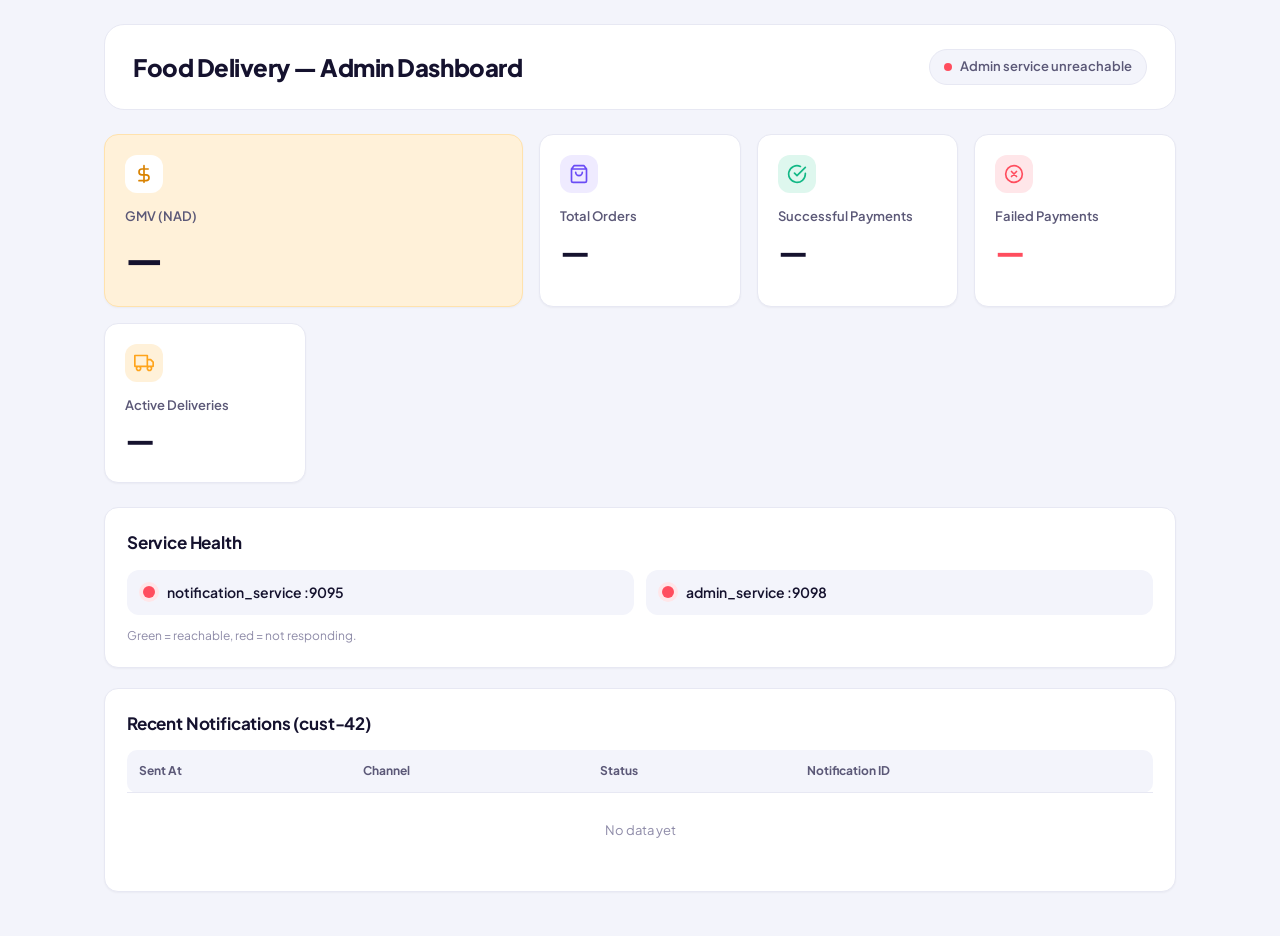
==== web/admin_dashboard/index.html @ b7b79238 "Merge pull request #154 from CodeGrogu/feature/parent-issue-34 [Parent #34] Real-Time Platform Opera" ====
<!DOCTYPE html>
<html lang="en">
  <head>
    <meta charset="UTF-8" />
    <meta name="viewport" content="width=device-width, initial-scale=1.0" />
    <title>Admin Dashboard</title>
    <link rel="preconnect" href="https://fonts.googleapis.com" />
    <link rel="preconnect" href="https://fonts.gstatic.com" crossorigin />
    <link
      href="https://fonts.googleapis.com/css2?family=Plus+Jakarta+Sans:wght@500;600;700;800&display=swap"
      rel="stylesheet"
    />
    <link rel="stylesheet" href="style.css" />
  </head>
  <body>
    <header>
      <h1>Food Delivery — Admin Dashboard</h1>
      <span id="last-updated">Waiting for data...</span>
    </header>

    <section class="kpi-grid">
      <div class="kpi-card feature">
        <div class="kpi-icon">
          <svg viewBox="0 0 24 24"><path d="M12 2v20M17 6H9.5a3.5 3.5 0 0 0 0 7h5a3.5 3.5 0 0 1 0 7H6" /></svg>
        </div>
        <div>
          <div class="kpi-label">GMV (NAD)</div>
          <div class="kpi-value" id="kpi-gmv">—</div>
        </div>
      </div>

      <div class="kpi-card orders">
        <div class="kpi-icon">
          <svg viewBox="0 0 24 24"><path d="M6 2 3 6v14a2 2 0 0 0 2 2h14a2 2 0 0 0 2-2V6l-3-4zM3 6h18M16 10a4 4 0 0 1-8 0" /></svg>
        </div>
        <div>
          <div class="kpi-label">Total Orders</div>
          <div class="kpi-value" id="kpi-orders">—</div>
        </div>
      </div>

      <div class="kpi-card ok">
        <div class="kpi-icon">
          <svg viewBox="0 0 24 24"><path d="M22 11.1V12a10 10 0 1 1-5.9-9.1M22 4 12 14l-3-3" /></svg>
        </div>
        <div>
          <div class="kpi-label">Successful Payments</div>
          <div class="kpi-value" id="kpi-payments-ok">—</div>
        </div>
      </div>

      <div class="kpi-card fail">
        <div class="kpi-icon">
          <svg viewBox="0 0 24 24"><circle cx="12" cy="12" r="10" /><path d="m15 9-6 6M9 9l6 6" /></svg>
        </div>
        <div>
          <div class="kpi-label">Failed Payments</div>
          <div class="kpi-value kpi-warn" id="kpi-payments-fail">—</div>
        </div>
      </div>

      <div class="kpi-card active">
        <div class="kpi-icon">
          <svg viewBox="0 0 24 24"><path d="M1 3h15v13H1zM16 8h4l3 3v5h-7zM5.5 21a2.5 2.5 0 1 0 0-5 2.5 2.5 0 0 0 0 5zM18.5 21a2.5 2.5 0 1 0 0-5 2.5 2.5 0 0 0 0 5z" /></svg>
        </div>
        <div>
          <div class="kpi-label">Active Deliveries</div>
          <div class="kpi-value" id="kpi-active">—</div>
        </div>
      </div>
    </section>

    <section class="panel">
      <h2>Service Health</h2>
      <div class="health-grid">
        <div class="health-item">
          <span class="dot" id="health-notif"></span>
          <span>notification_service :9095</span>
        </div>
        <div class="health-item">
          <span class="dot" id="health-admin"></span>
          <span>admin_service :9098</span>
        </div>
      </div>
      <p class="hint">Green = reachable, red = not responding.</p>
    </section>

    <section class="panel">
      <h2>Recent Notifications (cust-42)</h2>
      <div class="table-wrap">
        <table id="notif-table">
          <thead>
            <tr>
              <th>Sent At</th>
              <th>Channel</th>
              <th>Status</th>
              <th>Notification ID</th>
            </tr>
          </thead>
          <tbody id="notif-body">
            <tr>
              <td colspan="4" class="empty">No data yet</td>
            </tr>
          </tbody>
        </table>
      </div>
    </section>

    <script src="app.js"></script>
  </body>
</html>
---- web/admin_dashboard/style.css ----
:root {
  --ink: #15122e;
  --ink-soft: #5b5877;
  --ink-faint: #8e8ba8;
  --bg: #f3f4fb;
  --surface: #ffffff;
  --line: #e7e8f3;

  --violet: #6a4cf5;
  --violet-tint: #efebff;
  --mint: #12b886;
  --mint-tint: #def7ee;
  --coral: #ff4d5e;
  --coral-tint: #ffe6e9;
  --mango: #ffa41b;
  --mango-tint: #fff1d9;

  --radius-lg: 20px;
  --radius-md: 14px;
  --radius-sm: 999px;
}

* {
  box-sizing: border-box;
  margin: 0;
  padding: 0;
}

body {
  font-family: "Plus Jakarta Sans", -apple-system, BlinkMacSystemFont, "Segoe UI", sans-serif;
  background: var(--bg);
  color: var(--ink);
  padding: 24px;
  max-width: 1120px;
  margin: 0 auto;
  line-height: 1.5;
  -webkit-font-smoothing: antialiased;
}

/* ---------- Header ---------- */
header {
  display: flex;
  justify-content: space-between;
  align-items: center;
  flex-wrap: wrap;
  gap: 14px;
  margin-bottom: 24px;
  padding: 24px 28px;
  border-radius: var(--radius-lg);
  color: var(--ink);
  background: var(--surface);
  border: 1px solid var(--line);
}

h1 {
  font-size: 24px;
  font-weight: 800;
  letter-spacing: -0.02em;
  color: var(--ink);
}

#last-updated {
  display: inline-flex;
  align-items: center;
  gap: 8px;
  font-size: 13px;
  font-weight: 600;
  color: var(--ink-soft);
  background: var(--bg);
  border: 1px solid var(--line);
  padding: 7px 14px;
  border-radius: var(--radius-sm);
}

#last-updated::before {
  content: "";
  width: 8px;
  height: 8px;
  border-radius: 50%;
  background: var(--mint);
  box-shadow: 0 0 0 0 rgba(18, 184, 134, 0.5);
  animation: pulse 2s infinite;
}

#last-updated.stale::before {
  background: var(--coral);
  animation: none;
}

@keyframes pulse {
  70% { box-shadow: 0 0 0 8px rgba(18, 184, 134, 0); }
  100% { box-shadow: 0 0 0 0 rgba(18, 184, 134, 0); }
}

h2 {
  font-size: 17px;
  font-weight: 700;
  letter-spacing: -0.01em;
  margin-bottom: 14px;
  color: var(--ink);
}

/* ---------- KPI cards ---------- */
.kpi-grid {
  display: grid;
  grid-template-columns: repeat(auto-fit, minmax(190px, 1fr));
  gap: 16px;
  margin-bottom: 24px;
}

.kpi-card {
  --accent: var(--violet);
  --accent-tint: var(--violet-tint);
  background: var(--surface);
  border-radius: var(--radius-md);
  padding: 20px;
  border: 1px solid var(--line);
  box-shadow: 0 1px 2px rgba(21, 18, 46, 0.04);
  display: flex;
  flex-direction: column;
  gap: 14px;
}

.kpi-card.orders { --accent: var(--violet); --accent-tint: var(--violet-tint); }
.kpi-card.ok     { --accent: var(--mint);   --accent-tint: var(--mint-tint); }
.kpi-card.fail   { --accent: var(--coral);  --accent-tint: var(--coral-tint); }
.kpi-card.active { --accent: var(--mango);  --accent-tint: var(--mango-tint); }

.kpi-icon {
  width: 38px;
  height: 38px;
  border-radius: 12px;
  display: grid;
  place-items: center;
  background: var(--accent-tint);
  color: var(--accent);
}

.kpi-icon svg {
  width: 20px;
  height: 20px;
  fill: none;
  stroke: currentColor;
  stroke-width: 2;
  stroke-linecap: round;
  stroke-linejoin: round;
}

.kpi-label {
  font-size: 13px;
  font-weight: 600;
  color: var(--ink-soft);
  margin-bottom: 2px;
}

.kpi-value {
  font-size: 30px;
  font-weight: 800;
  letter-spacing: -0.03em;
  color: var(--ink);
  font-variant-numeric: tabular-nums;
}

.kpi-warn {
  color: var(--coral);
}

/* The one loud card: revenue */
.kpi-card.feature {
  --accent: #d98200;
  grid-column: span 2;
  background: var(--mango-tint);
  border: 1px solid #ffe2ad;
}

.kpi-card.feature .kpi-icon {
  background: #fff;
  color: #d98200;
}

.kpi-card.feature .kpi-value { font-size: 38px; }

.panel {
  background: var(--surface);
  border-radius: var(--radius-md);
  padding: 22px;
  margin-bottom: 20px;
  border: 1px solid var(--line);
  box-shadow: 0 1px 2px rgba(21, 18, 46, 0.04);
}

.health-grid {
  display: grid;
  grid-template-columns: repeat(auto-fit, minmax(240px, 1fr));
  gap: 12px;
}

.health-item {
  display: flex;
  align-items: center;
  gap: 12px;
  font-size: 14px;
  font-weight: 600;
  padding: 12px 16px;
  border-radius: 12px;
  background: var(--bg);
}

.dot {
  width: 12px;
  height: 12px;
  border-radius: 50%;
  background: #c8c9db;
  display: inline-block;
  flex-shrink: 0;
}

.dot.up {
  background: var(--mint);
  box-shadow: 0 0 0 4px var(--mint-tint);
}

.dot.down {
  background: var(--coral);
  box-shadow: 0 0 0 4px var(--coral-tint);
}

.hint {
  font-size: 12px;
  color: var(--ink-faint);
  margin-top: 12px;
}

/* ---------- Table ---------- */
#notif-table {
  width: 100%;
  border-collapse: collapse;
  font-size: 13px;
}

th, td {
  text-align: left;
  padding: 12px 12px;
  border-bottom: 1px solid var(--line);
}

th {
  font-weight: 700;
  font-size: 12px;
  color: var(--ink-soft);
  background: var(--bg);
}

th:first-child { border-radius: 10px 0 0 10px; }
th:last-child  { border-radius: 0 10px 10px 0; }

tbody tr:last-child td { border-bottom: none; }
tbody tr:hover td { background: #fafaff; }

td { font-variant-numeric: tabular-nums; }

td.empty {
  text-align: center;
  color: var(--ink-faint);
  padding: 28px;
}

.badge {
  display: inline-block;
  padding: 3px 10px;
  border-radius: var(--radius-sm);
  font-size: 12px;
  font-weight: 700;
  background: var(--violet-tint);
  color: var(--violet);
}

.badge.good { background: var(--mint-tint);  color: #0a8a64; }
.badge.bad  { background: var(--coral-tint); color: #d4283a; }
.badge.wait { background: var(--mango-tint); color: #b36b00; }

.table-wrap { overflow-x: auto; }

footer {
  margin-top: 24px;
  font-size: 12px;
  color: var(--ink-faint);
  text-align: center;
}

/* ---------- Responsive & a11y ---------- */
@media (max-width: 640px) {
  body { padding: 14px; }
  header { padding: 20px; }
  h1 { font-size: 20px; }
  .kpi-card.feature { grid-column: auto; }
}

@media (prefers-reduced-motion: reduce) {
  #last-updated::before { animation: none; }
}
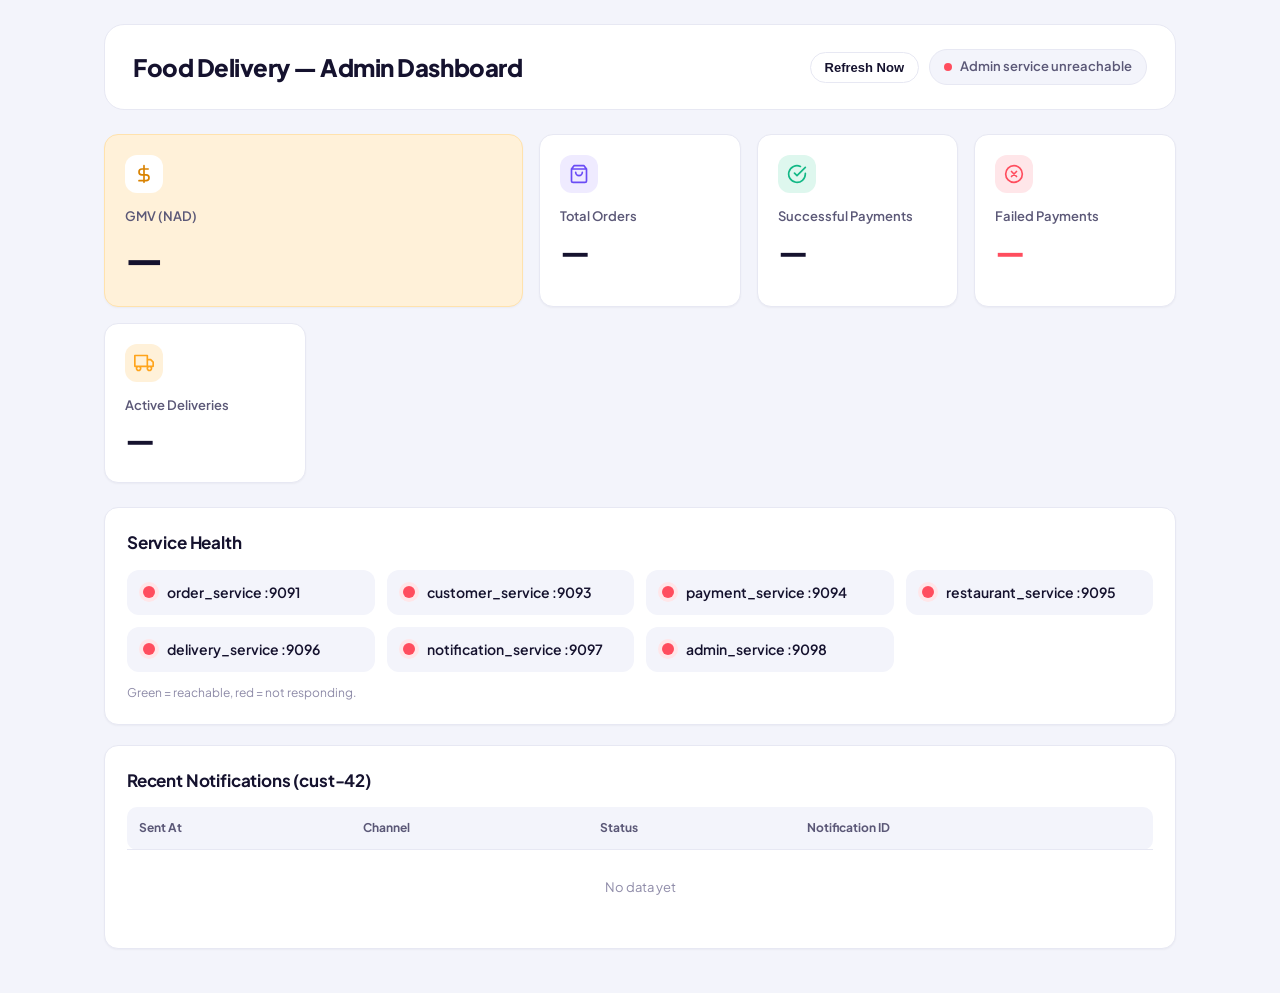
==== commit ef46446d: "feat(dashboard): add cors, 7-service health grid, and dashboard readme (#34)" ====
--- a/web/admin_dashboard/index.html
+++ b/web/admin_dashboard/index.html
@@ -15,7 +15,10 @@
   <body>
     <header>
       <h1>Food Delivery — Admin Dashboard</h1>
-      <span id="last-updated">Waiting for data...</span>
+      <div style="display: flex; align-items: center; gap: 10px;">
+        <button id="btn-refresh" style="cursor: pointer; padding: 7px 14px; border-radius: var(--radius-sm); border: 1px solid var(--line); background: var(--surface); font-weight: 600; font-size: 13px; color: var(--ink);">Refresh Now</button>
+        <span id="last-updated">Waiting for data...</span>
+      </div>
     </header>
 
     <section class="kpi-grid">
@@ -74,8 +77,28 @@
       <h2>Service Health</h2>
       <div class="health-grid">
         <div class="health-item">
+          <span class="dot" id="health-order"></span>
+          <span>order_service :9091</span>
+        </div>
+        <div class="health-item">
+          <span class="dot" id="health-customer"></span>
+          <span>customer_service :9093</span>
+        </div>
+        <div class="health-item">
+          <span class="dot" id="health-payment"></span>
+          <span>payment_service :9094</span>
+        </div>
+        <div class="health-item">
+          <span class="dot" id="health-restaurant"></span>
+          <span>restaurant_service :9095</span>
+        </div>
+        <div class="health-item">
+          <span class="dot" id="health-delivery"></span>
+          <span>delivery_service :9096</span>
+        </div>
+        <div class="health-item">
           <span class="dot" id="health-notif"></span>
-          <span>notification_service :9095</span>
+          <span>notification_service :9097</span>
         </div>
         <div class="health-item">
           <span class="dot" id="health-admin"></span>
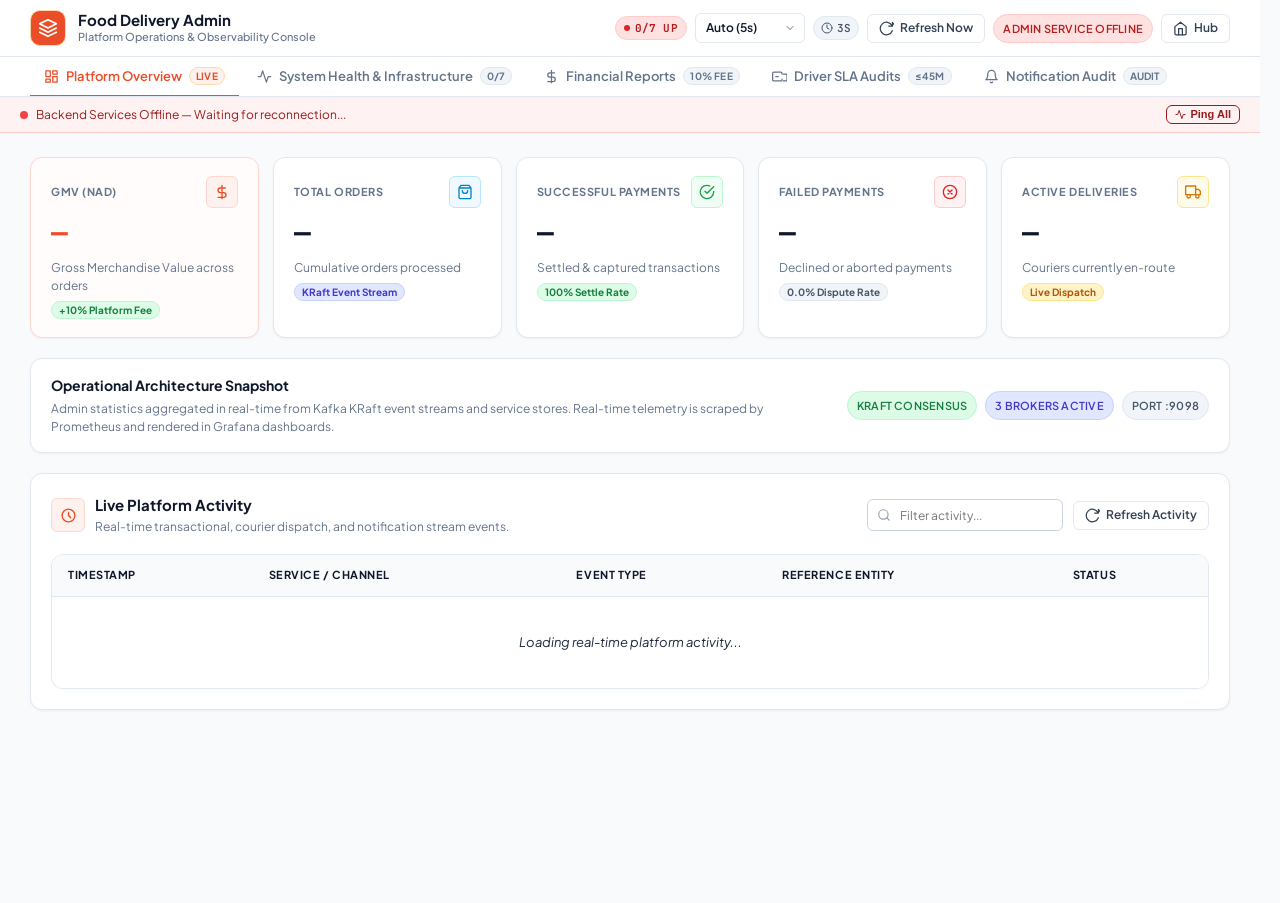
==== commit 40e046d6: "feat: complete platform service integration, workflows, and order explainer" ====
--- a/web/admin_dashboard/index.html
+++ b/web/admin_dashboard/index.html
@@ -1,134 +1,1031 @@
 <!DOCTYPE html>
-<html lang="en">
+<html lang="en" style="scrollbar-gutter: stable both; overflow-y: scroll;">
   <head>
     <meta charset="UTF-8" />
     <meta name="viewport" content="width=device-width, initial-scale=1.0" />
-    <title>Admin Dashboard</title>
+    <title>Food Delivery Admin — Platform Operations &amp; Observability</title>
     <link rel="preconnect" href="https://fonts.googleapis.com" />
     <link rel="preconnect" href="https://fonts.gstatic.com" crossorigin />
     <link
-      href="https://fonts.googleapis.com/css2?family=Plus+Jakarta+Sans:wght@500;600;700;800&display=swap"
+      href="https://fonts.googleapis.com/css2?family=Plus+Jakarta+Sans:wght@400;500;600;700;800&family=JetBrains+Mono:wght@500;600;700&display=swap"
       rel="stylesheet"
     />
+    <link rel="stylesheet" href="../shared.css" />
     <link rel="stylesheet" href="style.css" />
   </head>
   <body>
-    <header>
-      <h1>Food Delivery — Admin Dashboard</h1>
-      <div style="display: flex; align-items: center; gap: 10px;">
-        <button id="btn-refresh" style="cursor: pointer; padding: 7px 14px; border-radius: var(--radius-sm); border: 1px solid var(--line); background: var(--surface); font-weight: 600; font-size: 13px; color: var(--ink);">Refresh Now</button>
-        <span id="last-updated">Waiting for data...</span>
+    <!-- Top Header matching Shared Delivery UI System -->
+    <header class="app-header">
+      <div class="header-container header-top-bar">
+        <!-- Compact Brand Bar with 36px Icon Box -->
+        <div class="header-brand">
+          <div class="brand-icon-box" title="Food Delivery Admin Console">
+            <svg viewBox="0 0 24 24" class="brand-icon">
+              <path d="M12 2L2 7l10 5 10-5-10-5zM2 17l10 5 10-5M2 12l10 5 10-5" />
+            </svg>
+          </div>
+          <div class="brand-title-group">
+            <h1>Food Delivery Admin</h1>
+            <p class="brand-subtitle">Platform Operations &amp; Observability Console</p>
+          </div>
+        </div>
+
+        <!-- Compact Header Controls: Health Counter, Auto-refresh Countdown, Interval, Manual Refresh & Hub -->
+        <div class="header-controls">
+          <!-- Live Service Health Badge in Header -->
+          <span id="header-service-count" class="status-pill pill-good" title="Live Microservices Health Status">
+            <span class="dot up" id="header-service-dot"></span>
+            <span id="service-count-text">7/7 UP</span>
+          </span>
+
+          <!-- Auto-refresh Interval Selector (Strictly 1 border, 1 chevron) -->
+          <select id="auto-refresh-interval" class="custom-select select-sm" aria-label="Auto-refresh frequency" title="Configure auto-refresh frequency">
+            <option value="5000">Auto (5s)</option>
+            <option value="10000">Auto (10s)</option>
+            <option value="30000">Auto (30s)</option>
+            <option value="0">Auto: Off</option>
+          </select>
+
+          <!-- Auto-refresh Countdown Indicator -->
+          <span id="refresh-countdown" class="status-pill pill-neutral" title="Time until next automatic data sync">
+            <svg viewBox="0 0 24 24" class="countdown-svg"><circle cx="12" cy="12" r="10"/><polyline points="12 6 12 12 16 14"/></svg>
+            <span id="countdown-text">5s</span>
+          </span>
+
+          <button type="button" id="btn-refresh" class="btn btn-outline btn-sm" title="Trigger immediate data refresh">
+            <svg viewBox="0 0 24 24"><path d="M21.5 2v6h-6M21.34 15.57a10 10 0 1 1-.57-8.38l5.67-5.67" /></svg>
+            <span>Refresh Now</span>
+          </button>
+          <span id="last-updated" class="status-pill pill-neutral">Connecting...</span>
+          <a href="../index.html" class="btn btn-outline btn-sm hub-link" title="Return to Platform Hub">
+            <svg viewBox="0 0 24 24"><path d="M3 9l9-7 9 7v11a2 2 0 0 1-2 2H5a2 2 0 0 1-2-2z" /><polyline points="9 22 9 12 15 12 15 22" /></svg>
+            <span>Hub</span>
+          </a>
+        </div>
+      </div>
+
+      <!-- Tier 2: 5 Clean Navigation Tabs with Active Indicators and Badges -->
+      <div class="header-nav-strip">
+        <div class="header-container">
+          <nav class="header-nav" role="tablist" aria-label="Admin Sections">
+            <button
+              type="button"
+              class="nav-tab-btn active"
+              role="tab"
+              aria-selected="true"
+              data-tab="tab-overview"
+              id="nav-tab-overview"
+            >
+              <svg viewBox="0 0 24 24"><path d="M3 3h7v9H3zm11 0h7v5h-7zm0 9h7v9h-7zM3 16h7v5H3z" /></svg>
+              <span>Platform Overview</span>
+              <span class="tab-badge" id="badge-overview">LIVE</span>
+            </button>
+            <button
+              type="button"
+              class="nav-tab-btn"
+              role="tab"
+              aria-selected="false"
+              data-tab="tab-service-health"
+              id="nav-tab-service-health"
+            >
+              <svg viewBox="0 0 24 24"><path d="M22 12h-4l-3 9L9 3l-3 9H2" /></svg>
+              <span>System Health &amp; Infrastructure</span>
+              <span class="tab-badge" id="badge-health">7/7</span>
+            </button>
+            <button
+              type="button"
+              class="nav-tab-btn"
+              role="tab"
+              aria-selected="false"
+              data-tab="tab-financial"
+              id="nav-tab-financial"
+            >
+              <svg viewBox="0 0 24 24"><path d="M12 2v20M17 6H9.5a3.5 3.5 0 0 0 0 7h5a3.5 3.5 0 0 1 0 7H6" /></svg>
+              <span>Financial Reports</span>
+              <span class="tab-badge" id="badge-financial">10% FEE</span>
+            </button>
+            <button
+              type="button"
+              class="nav-tab-btn"
+              role="tab"
+              aria-selected="false"
+              data-tab="tab-driver-sla"
+              id="nav-tab-driver-sla"
+            >
+              <svg viewBox="0 0 24 24"><path d="M16 16v1a2 2 0 0 1-2 2H3a2 2 0 0 1-2-2V7a2 2 0 0 1 2-2h11a2 2 0 0 1 2 2v1M18 8h4a2 2 0 0 1 2 2v7a2 2 0 0 1-2 2h-4M6 12h4" /></svg>
+              <span>Driver SLA Audits</span>
+              <span class="tab-badge" id="badge-driver">&le;45M</span>
+            </button>
+            <button
+              type="button"
+              class="nav-tab-btn"
+              role="tab"
+              aria-selected="false"
+              data-tab="tab-notifications"
+              id="nav-tab-notifications"
+            >
+              <svg viewBox="0 0 24 24"><path d="M18 8A6 6 0 0 0 6 8c0 7-3 9-3 9h18s-3-2-3-9M13.73 21a2 2 0 0 1-3.46 0" /></svg>
+              <span>Notification Audit</span>
+              <span class="tab-badge" id="badge-notif">AUDIT</span>
+            </button>
+          </nav>
+        </div>
       </div>
     </header>
 
-    <section class="kpi-grid">
-      <div class="kpi-card feature">
-        <div class="kpi-icon">
-          <svg viewBox="0 0 24 24"><path d="M12 2v20M17 6H9.5a3.5 3.5 0 0 0 0 7h5a3.5 3.5 0 0 1 0 7H6" /></svg>
-        </div>
-        <div>
-          <div class="kpi-label">GMV (NAD)</div>
-          <div class="kpi-value" id="kpi-gmv">—</div>
-        </div>
+    <!-- Global Service Connectivity Banner -->
+    <div id="service-status-banner" class="service-banner banner-checking">
+      <div class="banner-inner">
+        <span class="banner-dot"></span>
+        <span id="service-status-text">Probing platform microservices (:9091 - :9098)...</span>
+        <button type="button" id="banner-ping-btn" class="banner-quick-action" title="Quick ping all microservices">
+          <svg viewBox="0 0 24 24"><polyline points="22 12 18 12 15 21 9 3 6 12 2 12" /></svg>
+          <span>Ping All</span>
+        </button>
       </div>
-
-      <div class="kpi-card orders">
-        <div class="kpi-icon">
-          <svg viewBox="0 0 24 24"><path d="M6 2 3 6v14a2 2 0 0 0 2 2h14a2 2 0 0 0 2-2V6l-3-4zM3 6h18M16 10a4 4 0 0 1-8 0" /></svg>
-        </div>
-        <div>
-          <div class="kpi-label">Total Orders</div>
-          <div class="kpi-value" id="kpi-orders">—</div>
-        </div>
-      </div>
-
-      <div class="kpi-card ok">
-        <div class="kpi-icon">
-          <svg viewBox="0 0 24 24"><path d="M22 11.1V12a10 10 0 1 1-5.9-9.1M22 4 12 14l-3-3" /></svg>
-        </div>
-        <div>
-          <div class="kpi-label">Successful Payments</div>
-          <div class="kpi-value" id="kpi-payments-ok">—</div>
-        </div>
-      </div>
-
-      <div class="kpi-card fail">
-        <div class="kpi-icon">
-          <svg viewBox="0 0 24 24"><circle cx="12" cy="12" r="10" /><path d="m15 9-6 6M9 9l6 6" /></svg>
-        </div>
-        <div>
-          <div class="kpi-label">Failed Payments</div>
-          <div class="kpi-value kpi-warn" id="kpi-payments-fail">—</div>
-        </div>
-      </div>
-
-      <div class="kpi-card active">
-        <div class="kpi-icon">
-          <svg viewBox="0 0 24 24"><path d="M1 3h15v13H1zM16 8h4l3 3v5h-7zM5.5 21a2.5 2.5 0 1 0 0-5 2.5 2.5 0 0 0 0 5zM18.5 21a2.5 2.5 0 1 0 0-5 2.5 2.5 0 0 0 0 5z" /></svg>
-        </div>
-        <div>
-          <div class="kpi-label">Active Deliveries</div>
-          <div class="kpi-value" id="kpi-active">—</div>
-        </div>
-      </div>
-    </section>
-
-    <section class="panel">
-      <h2>Service Health</h2>
-      <div class="health-grid">
-        <div class="health-item">
-          <span class="dot" id="health-order"></span>
-          <span>order_service :9091</span>
-        </div>
-        <div class="health-item">
-          <span class="dot" id="health-customer"></span>
-          <span>customer_service :9093</span>
-        </div>
-        <div class="health-item">
-          <span class="dot" id="health-payment"></span>
-          <span>payment_service :9094</span>
-        </div>
-        <div class="health-item">
-          <span class="dot" id="health-restaurant"></span>
-          <span>restaurant_service :9095</span>
-        </div>
-        <div class="health-item">
-          <span class="dot" id="health-delivery"></span>
-          <span>delivery_service :9096</span>
-        </div>
-        <div class="health-item">
-          <span class="dot" id="health-notif"></span>
-          <span>notification_service :9097</span>
-        </div>
-        <div class="health-item">
-          <span class="dot" id="health-admin"></span>
-          <span>admin_service :9098</span>
-        </div>
-      </div>
-      <p class="hint">Green = reachable, red = not responding.</p>
-    </section>
-
-    <section class="panel">
-      <h2>Recent Notifications (cust-42)</h2>
-      <div class="table-wrap">
-        <table id="notif-table">
-          <thead>
-            <tr>
-              <th>Sent At</th>
-              <th>Channel</th>
-              <th>Status</th>
-              <th>Notification ID</th>
-            </tr>
-          </thead>
-          <tbody id="notif-body">
-            <tr>
-              <td colspan="4" class="empty">No data yet</td>
-            </tr>
-          </tbody>
-        </table>
-      </div>
-    </section>
-
+    </div>
+
+    <!-- Centered Content with max-width: 1240px -->
+    <main class="page-container admin-container">
+      <!-- ==================================================================
+           TAB 1: PLATFORM OVERVIEW (GMV, orders, payments, deliveries)
+           ================================================================== -->
+      <section id="tab-overview" class="view-section tab-panel active" role="tabpanel" aria-labelledby="nav-tab-overview">
+        <!-- Performance KPI Grid with Metric Comparisons & Subtitles -->
+        <div class="kpi-grid">
+          <!-- GMV (Gross Merchandise Value) -->
+          <div class="kpi-card kpi-featured">
+            <div class="kpi-top">
+              <span class="kpi-label">GMV (NAD)</span>
+              <div class="kpi-icon-wrap">
+                <svg viewBox="0 0 24 24"><path d="M12 2v20M17 6H9.5a3.5 3.5 0 0 0 0 7h5a3.5 3.5 0 0 1 0 7H6" /></svg>
+              </div>
+            </div>
+            <div class="kpi-value" id="kpi-gmv">—</div>
+            <div class="kpi-meta">
+              <span class="kpi-subtext">Gross Merchandise Value across orders</span>
+              <span class="kpi-comparison pill-good" id="kpi-gmv-fee">+10% Platform Fee</span>
+            </div>
+          </div>
+
+          <!-- Total Orders -->
+          <div class="kpi-card kpi-orders">
+            <div class="kpi-top">
+              <span class="kpi-label">Total Orders</span>
+              <div class="kpi-icon-wrap">
+                <svg viewBox="0 0 24 24"><path d="M6 2 3 6v14a2 2 0 0 0 2 2h14a2 2 0 0 0 2-2V6l-3-4zM3 6h18M16 10a4 4 0 0 1-8 0" /></svg>
+              </div>
+            </div>
+            <div class="kpi-value" id="kpi-orders">—</div>
+            <div class="kpi-meta">
+              <span class="kpi-subtext">Cumulative orders processed</span>
+              <span class="kpi-comparison pill-info" id="kpi-orders-meta">KRaft Event Stream</span>
+            </div>
+          </div>
+
+          <!-- Successful Payments -->
+          <div class="kpi-card kpi-payments-ok">
+            <div class="kpi-top">
+              <span class="kpi-label">Successful Payments</span>
+              <div class="kpi-icon-wrap">
+                <svg viewBox="0 0 24 24"><path d="M22 11.1V12a10 10 0 1 1-5.9-9.1M22 4 12 14l-3-3" /></svg>
+              </div>
+            </div>
+            <div class="kpi-value" id="kpi-payments-ok">—</div>
+            <div class="kpi-meta">
+              <span class="kpi-subtext">Settled &amp; captured transactions</span>
+              <span class="kpi-comparison pill-good" id="kpi-success-rate">100% Settle Rate</span>
+            </div>
+          </div>
+
+          <!-- Failed Payments -->
+          <div class="kpi-card kpi-payments-fail">
+            <div class="kpi-top">
+              <span class="kpi-label">Failed Payments</span>
+              <div class="kpi-icon-wrap">
+                <svg viewBox="0 0 24 24"><circle cx="12" cy="12" r="10" /><path d="m15 9-6 6M9 9l6 6" /></svg>
+              </div>
+            </div>
+            <div class="kpi-value" id="kpi-payments-fail">—</div>
+            <div class="kpi-meta">
+              <span class="kpi-subtext">Declined or aborted payments</span>
+              <span class="kpi-comparison pill-neutral" id="kpi-fail-rate">0.0% Dispute Rate</span>
+            </div>
+          </div>
+
+          <!-- Active Deliveries -->
+          <div class="kpi-card kpi-active">
+            <div class="kpi-top">
+              <span class="kpi-label">Active Deliveries</span>
+              <div class="kpi-icon-wrap">
+                <svg viewBox="0 0 24 24"><path d="M1 3h15v13H1zM16 8h4l3 3v5h-7zM5.5 21a2.5 2.5 0 1 0 0-5 2.5 2.5 0 0 0 0 5zM18.5 21a2.5 2.5 0 1 0 0-5 2.5 2.5 0 0 0 0 5z" /></svg>
+              </div>
+            </div>
+            <div class="kpi-value" id="kpi-active">—</div>
+            <div class="kpi-meta">
+              <span class="kpi-subtext">Couriers currently en-route</span>
+              <span class="kpi-comparison pill-warn" id="kpi-active-meta">Live Dispatch</span>
+            </div>
+          </div>
+        </div>
+
+        <!-- Operational Architecture Snapshot Banner -->
+        <div class="health-snapshot-banner">
+          <div class="health-snapshot-content">
+            <h3>Operational Architecture Snapshot</h3>
+            <p>Admin statistics aggregated in real-time from Kafka KRaft event streams and service stores. Real-time telemetry is scraped by Prometheus and rendered in Grafana dashboards.</p>
+          </div>
+          <div class="health-snapshot-badges">
+            <span class="status-pill pill-good">KRaft Consensus</span>
+            <span class="status-pill pill-info">3 Brokers Active</span>
+            <span class="status-pill pill-neutral">Port :9098</span>
+          </div>
+        </div>
+
+        <!-- Live Platform Activity Section -->
+        <div class="card">
+          <div class="card-header-row">
+            <div class="card-title-group">
+              <div class="card-icon">
+                <svg viewBox="0 0 24 24"><path d="M12 8v4l3 3M21 12a9 9 0 1 1-18 0 9 9 0 0 1 18 0z" /></svg>
+              </div>
+              <div>
+                <h2>Live Platform Activity</h2>
+                <p class="section-desc">Real-time transactional, courier dispatch, and notification stream events.</p>
+              </div>
+            </div>
+            <div class="activity-header-controls">
+              <div class="table-search-bar compact">
+                <div class="search-input-wrap">
+                  <svg viewBox="0 0 24 24"><circle cx="11" cy="11" r="8" /><path d="m21 21-4.35-4.35" /></svg>
+                  <input type="text" id="activity-search-input" class="input-text input-sm" placeholder="Filter activity..." />
+                </div>
+              </div>
+              <button type="button" class="btn btn-outline btn-sm" id="btn-refresh-activity">
+                <svg viewBox="0 0 24 24"><path d="M21.5 2v6h-6M21.34 15.57a10 10 0 1 1-.57-8.38l5.67-5.67" /></svg>
+                <span>Refresh Activity</span>
+              </button>
+            </div>
+          </div>
+
+          <div class="table-wrapper">
+            <table class="data-table" id="recent-activity-table">
+              <thead>
+                <tr>
+                  <th>Timestamp</th>
+                  <th>Service / Channel</th>
+                  <th>Event Type</th>
+                  <th>Reference Entity</th>
+                  <th>Status</th>
+                </tr>
+              </thead>
+              <tbody id="recent-activity-body">
+                <tr>
+                  <td colspan="5" class="empty-table-cell">Loading real-time platform activity...</td>
+                </tr>
+              </tbody>
+            </table>
+          </div>
+        </div>
+      </section>
+
+      <!-- ==================================================================
+           TAB 2: SYSTEM HEALTH & INFRASTRUCTURE (7 Microservices + Observability)
+           ================================================================== -->
+      <section id="tab-service-health" class="view-section tab-panel" role="tabpanel" aria-labelledby="nav-tab-service-health">
+        <!-- 1. Microservices Health Grid (All 7 Platform Services) -->
+        <div class="card">
+          <div class="card-header-row">
+            <div class="card-title-group">
+              <div class="card-icon">
+                <svg viewBox="0 0 24 24"><path d="M22 12h-4l-3 9L9 3l-3 9H2" /></svg>
+              </div>
+              <div>
+                <h2>Microservices Health &amp; Availability</h2>
+                <p class="section-desc">Real-time HTTP healthcheck heartbeat and round-trip response latency across all 7 platform services.</p>
+              </div>
+            </div>
+            <div class="health-header-actions">
+              <button type="button" class="btn btn-outline btn-sm" id="btn-ping-all" title="Re-check round-trip latency across all microservices">
+                <svg viewBox="0 0 24 24"><polyline points="22 12 18 12 15 21 9 3 6 12 2 12" /></svg>
+                <span>Ping All Services</span>
+              </button>
+              <span class="status-pill pill-info" id="services-monitored-badge">7 Services Monitored</span>
+            </div>
+          </div>
+
+          <div class="services-health-grid">
+            <!-- 1. order_service (:9091) -->
+            <div class="service-card">
+              <div class="service-card-top">
+                <div class="service-identity">
+                  <span class="dot" id="health-order"></span>
+                  <span class="service-name">order_service</span>
+                </div>
+                <span class="service-port">:9091</span>
+              </div>
+              <div class="service-card-bottom">
+                <span class="service-endpoint">GET /health</span>
+                <div class="service-ping-group">
+                  <span class="service-latency" id="latency-order">— ms</span>
+                  <button type="button" class="btn-ping-service" data-service="order_service" data-port="9091" data-dot="health-order" data-latency="latency-order" title="Ping order_service (:9091)">
+                    <svg viewBox="0 0 24 24"><polyline points="22 12 18 12 15 21 9 3 6 12 2 12" /></svg>
+                    <span>Ping</span>
+                  </button>
+                </div>
+              </div>
+            </div>
+
+            <!-- 2. customer_service (:9093) -->
+            <div class="service-card">
+              <div class="service-card-top">
+                <div class="service-identity">
+                  <span class="dot" id="health-customer"></span>
+                  <span class="service-name">customer_service</span>
+                </div>
+                <span class="service-port">:9093</span>
+              </div>
+              <div class="service-card-bottom">
+                <span class="service-endpoint">GET /health</span>
+                <div class="service-ping-group">
+                  <span class="service-latency" id="latency-customer">— ms</span>
+                  <button type="button" class="btn-ping-service" data-service="customer_service" data-port="9093" data-dot="health-customer" data-latency="latency-customer" title="Ping customer_service (:9093)">
+                    <svg viewBox="0 0 24 24"><polyline points="22 12 18 12 15 21 9 3 6 12 2 12" /></svg>
+                    <span>Ping</span>
+                  </button>
+                </div>
+              </div>
+            </div>
+
+            <!-- 3. payment_service (:9094) -->
+            <div class="service-card">
+              <div class="service-card-top">
+                <div class="service-identity">
+                  <span class="dot" id="health-payment"></span>
+                  <span class="service-name">payment_service</span>
+                </div>
+                <span class="service-port">:9094</span>
+              </div>
+              <div class="service-card-bottom">
+                <span class="service-endpoint">GET /health</span>
+                <div class="service-ping-group">
+                  <span class="service-latency" id="latency-payment">— ms</span>
+                  <button type="button" class="btn-ping-service" data-service="payment_service" data-port="9094" data-dot="health-payment" data-latency="latency-payment" title="Ping payment_service (:9094)">
+                    <svg viewBox="0 0 24 24"><polyline points="22 12 18 12 15 21 9 3 6 12 2 12" /></svg>
+                    <span>Ping</span>
+                  </button>
+                </div>
+              </div>
+            </div>
+
+            <!-- 4. restaurant_service (:9095) -->
+            <div class="service-card">
+              <div class="service-card-top">
+                <div class="service-identity">
+                  <span class="dot" id="health-restaurant"></span>
+                  <span class="service-name">restaurant_service</span>
+                </div>
+                <span class="service-port">:9095</span>
+              </div>
+              <div class="service-card-bottom">
+                <span class="service-endpoint">GET /health</span>
+                <div class="service-ping-group">
+                  <span class="service-latency" id="latency-restaurant">— ms</span>
+                  <button type="button" class="btn-ping-service" data-service="restaurant_service" data-port="9095" data-dot="health-restaurant" data-latency="latency-restaurant" title="Ping restaurant_service (:9095)">
+                    <svg viewBox="0 0 24 24"><polyline points="22 12 18 12 15 21 9 3 6 12 2 12" /></svg>
+                    <span>Ping</span>
+                  </button>
+                </div>
+              </div>
+            </div>
+
+            <!-- 5. delivery_service (:9096) -->
+            <div class="service-card">
+              <div class="service-card-top">
+                <div class="service-identity">
+                  <span class="dot" id="health-delivery"></span>
+                  <span class="service-name">delivery_service</span>
+                </div>
+                <span class="service-port">:9096</span>
+              </div>
+              <div class="service-card-bottom">
+                <span class="service-endpoint">GET /health</span>
+                <div class="service-ping-group">
+                  <span class="service-latency" id="latency-delivery">— ms</span>
+                  <button type="button" class="btn-ping-service" data-service="delivery_service" data-port="9096" data-dot="health-delivery" data-latency="latency-delivery" title="Ping delivery_service (:9096)">
+                    <svg viewBox="0 0 24 24"><polyline points="22 12 18 12 15 21 9 3 6 12 2 12" /></svg>
+                    <span>Ping</span>
+                  </button>
+                </div>
+              </div>
+            </div>
+
+            <!-- 6. notification_service (:9097) -->
+            <div class="service-card">
+              <div class="service-card-top">
+                <div class="service-identity">
+                  <span class="dot" id="health-notif"></span>
+                  <span class="service-name">notification_service</span>
+                </div>
+                <span class="service-port">:9097</span>
+              </div>
+              <div class="service-card-bottom">
+                <span class="service-endpoint">GET /health</span>
+                <div class="service-ping-group">
+                  <span class="service-latency" id="latency-notif">— ms</span>
+                  <button type="button" class="btn-ping-service" data-service="notification_service" data-port="9097" data-dot="health-notif" data-latency="latency-notif" title="Ping notification_service (:9097)">
+                    <svg viewBox="0 0 24 24"><polyline points="22 12 18 12 15 21 9 3 6 12 2 12" /></svg>
+                    <span>Ping</span>
+                  </button>
+                </div>
+              </div>
+            </div>
+
+            <!-- 7. admin_service (:9098) -->
+            <div class="service-card">
+              <div class="service-card-top">
+                <div class="service-identity">
+                  <span class="dot" id="health-admin"></span>
+                  <span class="service-name">admin_service</span>
+                </div>
+                <span class="service-port">:9098</span>
+              </div>
+              <div class="service-card-bottom">
+                <span class="service-endpoint">GET /health</span>
+                <div class="service-ping-group">
+                  <span class="service-latency" id="latency-admin">— ms</span>
+                  <button type="button" class="btn-ping-service" data-service="admin_service" data-port="9098" data-dot="health-admin" data-latency="latency-admin" title="Ping admin_service (:9098)">
+                    <svg viewBox="0 0 24 24"><polyline points="22 12 18 12 15 21 9 3 6 12 2 12" /></svg>
+                    <span>Ping</span>
+                  </button>
+                </div>
+              </div>
+            </div>
+          </div>
+        </div>
+
+        <!-- 2. Infrastructure & Observability Tools Grid -->
+        <div class="card">
+          <div class="card-header-row">
+            <div class="card-title-group">
+              <div class="card-icon">
+                <svg viewBox="0 0 24 24"><path d="M4 4h16c1.1 0 2 .9 2 2v12c0 1.1-.9 2-2 2H4c-1.1 0-2-.9-2-2V6c0-1.1.9-2 2-2zM4 10h16M10 4v16" /></svg>
+              </div>
+              <div>
+                <h2>Infrastructure &amp; Observability Interfaces</h2>
+                <p class="section-desc">Direct access to Kafka cluster administration, Prometheus telemetry, Grafana dashboards, and Mongo Express database management.</p>
+              </div>
+            </div>
+          </div>
+
+          <div class="infra-grid">
+            <!-- Kafka UI (:8085) -->
+            <div class="infra-card">
+              <div class="infra-card-body">
+                <div class="infra-card-header">
+                  <div class="infra-title-wrap">
+                    <div class="infra-icon">
+                      <svg viewBox="0 0 24 24"><path d="M21 16V8a2 2 0 0 0-1-1.73l-7-4a2 2 0 0 0-2 0l-7 4A2 2 0 0 0 3 8v8a2 2 0 0 0 1 1.73l7 4a2 2 0 0 0 2 0l7-4A2 2 0 0 0 21 16z" /><polyline points="3.27 6.96 12 12.01 20.73 6.96" /><line x1="12" y1="22.08" x2="12" y2="12" /></svg>
+                    </div>
+                    <div>
+                      <h3 class="infra-name">Kafka UI Console</h3>
+                      <span class="infra-port">localhost:8085</span>
+                    </div>
+                  </div>
+                  <span class="status-pill pill-good">KRaft 3-Node</span>
+                </div>
+                <p class="infra-desc">Inspect live event topics, consumer groups, partition lags, and broker cluster states without ZooKeeper.</p>
+                <div class="infra-credentials-box">
+                  <div class="cred-section">
+                    <span class="cred-label">Cluster Architecture:</span>
+                    <div class="cred-values">
+                      <span>Consensus: <strong>KRaft Quorum</strong></span>
+                      <span class="cred-sep">&bull;</span>
+                      <span>Brokers: <strong>3 Active</strong></span>
+                    </div>
+                  </div>
+                </div>
+              </div>
+              <div class="infra-actions">
+                <a href="http://localhost:8085" target="_blank" rel="noopener noreferrer" class="btn btn-admin btn-sm" id="btn-launch-kafka-ui">
+                  <svg viewBox="0 0 24 24"><path d="M18 13v6a2 2 0 0 1-2 2H5a2 2 0 0 1-2-2V8a2 2 0 0 1 2-2h6M15 3h6v6M10 14L21 3" /></svg>
+                  <span>Open Kafka UI (:8085)</span>
+                </a>
+              </div>
+            </div>
+
+            <!-- Grafana & Prometheus (:3000) -->
+            <div class="infra-card">
+              <div class="infra-card-body">
+                <div class="infra-card-header">
+                  <div class="infra-title-wrap">
+                    <div class="infra-icon">
+                      <svg viewBox="0 0 24 24"><line x1="18" y1="20" x2="18" y2="10" /><line x1="12" y1="20" x2="12" y2="4" /><line x1="6" y1="20" x2="6" y2="14" /></svg>
+                    </div>
+                    <div>
+                      <h3 class="infra-name">Grafana &amp; Prometheus</h3>
+                      <span class="infra-port">localhost:3000</span>
+                    </div>
+                  </div>
+                  <span class="status-pill pill-info"><span class="dot up" id="status-grafana"></span>Dashboards</span>
+                </div>
+                <p class="infra-desc">Visual dashboards for microservice throughput, HTTP latencies, message counts, and cluster health.</p>
+                <div class="infra-credentials-box">
+                  <div class="cred-section">
+                    <span class="cred-label">Grafana Credentials:</span>
+                    <div class="cred-values">
+                      <span>User: <strong>admin</strong></span>
+                      <span class="cred-sep">&bull;</span>
+                      <span>Pass: <strong>admin</strong></span>
+                    </div>
+                  </div>
+                </div>
+              </div>
+              <div class="infra-actions">
+                <a href="http://localhost:3000" target="_blank" rel="noopener noreferrer" class="btn btn-admin btn-sm" id="link-grafana">
+                  <svg viewBox="0 0 24 24"><path d="M18 13v6a2 2 0 0 1-2 2H5a2 2 0 0 1-2-2V8a2 2 0 0 1 2-2h6M15 3h6v6M10 14L21 3" /></svg>
+                  <span>Open Grafana</span>
+                </a>
+                <a href="http://localhost:3000/dashboards" target="_blank" rel="noopener noreferrer" class="btn btn-outline btn-sm" id="link-cluster-overview">
+                  <span>Dashboards</span>
+                </a>
+              </div>
+            </div>
+
+            <!-- Prometheus Server (:9090) -->
+            <div class="infra-card">
+              <div class="infra-card-body">
+                <div class="infra-card-header">
+                  <div class="infra-title-wrap">
+                    <div class="infra-icon">
+                      <svg viewBox="0 0 24 24"><polyline points="22 12 18 12 15 21 9 3 6 12 2 12" /></svg>
+                    </div>
+                    <div>
+                      <h3 class="infra-name">Prometheus Server</h3>
+                      <span class="infra-port">localhost:9090</span>
+                    </div>
+                  </div>
+                  <span class="status-pill pill-good"><span class="dot up" id="status-prometheus"></span>Scraper</span>
+                </div>
+                <p class="infra-desc">Time-series database collecting metrics from Ballerina service <code>/metrics</code> endpoints with PromQL query engine.</p>
+                <div class="infra-credentials-box">
+                  <div class="cred-section">
+                    <span class="cred-label">Telemetry Pipeline:</span>
+                    <div class="cred-values">
+                      <span>Targets: <strong>7 Microservices</strong></span>
+                      <span class="cred-sep">&bull;</span>
+                      <span>Scrape: <strong>/metrics</strong></span>
+                    </div>
+                  </div>
+                </div>
+              </div>
+              <div class="infra-actions">
+                <a href="http://localhost:9090" target="_blank" rel="noopener noreferrer" class="btn btn-admin btn-sm" id="link-prometheus">
+                  <svg viewBox="0 0 24 24"><path d="M18 13v6a2 2 0 0 1-2 2H5a2 2 0 0 1-2-2V8a2 2 0 0 1 2-2h6M15 3h6v6M10 14L21 3" /></svg>
+                  <span>Open Prometheus (:9090)</span>
+                </a>
+              </div>
+            </div>
+
+            <!-- Mongo Express (:8086) & MongoDB Database (:27017) -->
+            <div class="infra-card">
+              <div class="infra-card-body">
+                <div class="infra-card-header">
+                  <div class="infra-title-wrap">
+                    <div class="infra-icon">
+                      <svg viewBox="0 0 24 24"><ellipse cx="12" cy="5" rx="9" ry="3" /><path d="M21 12c0 1.66-4 3-9 3s-9-1.34-9-3M3 5v14c0 1.66 4 3 9 3s9-1.34 9-3V5" /></svg>
+                    </div>
+                    <div>
+                      <h3 class="infra-name">Mongo Express</h3>
+                      <span class="infra-port">localhost:8086</span>
+                    </div>
+                  </div>
+                  <span class="status-pill pill-neutral">Database UI</span>
+                </div>
+                <p class="infra-desc">Visual document browser and collection manager for the primary MongoDB replica set (rs0).</p>
+
+                <!-- Explicit Credentials Breakdown: Web UI & Database -->
+                <div class="infra-credentials-box">
+                  <div class="cred-section">
+                    <span class="cred-label">Web UI (localhost:8086):</span>
+                    <div class="cred-values">
+                      <span>User: <strong>admin</strong></span>
+                      <span class="cred-sep">&bull;</span>
+                      <span>Pass: <strong>pass</strong></span>
+                    </div>
+                  </div>
+                  <div class="cred-section" style="margin-top: 6px; padding-top: 6px; border-top: 1px dashed var(--border, #e2e8f0);">
+                    <span class="cred-label">MongoDB DB (localhost:27017):</span>
+                    <div class="cred-values">
+                      <span>User: <strong>acehood3556_db_user</strong></span>
+                      <span class="cred-sep">&bull;</span>
+                      <span>Pass: <strong>AWkhv04ohWCtc2cl</strong></span>
+                    </div>
+                  </div>
+                </div>
+              </div>
+              <div class="infra-actions">
+                <a href="http://localhost:8086" target="_blank" rel="noopener noreferrer" class="btn btn-admin btn-sm" id="link-mongo-express">
+                  <svg viewBox="0 0 24 24"><path d="M18 13v6a2 2 0 0 1-2 2H5a2 2 0 0 1-2-2V8a2 2 0 0 1 2-2h6M15 3h6v6M10 14L21 3" /></svg>
+                  <span>Open Mongo Express (:8086)</span>
+                </a>
+              </div>
+            </div>
+          </div>
+        </div>
+
+        <!-- 3. Registered Production Kafka Topics -->
+        <div class="card">
+          <div class="card-header-row">
+            <div class="card-title-group">
+              <div class="card-icon">
+                <svg viewBox="0 0 24 24"><path d="M4 6h16M4 12h16M4 18h16" /></svg>
+              </div>
+              <div>
+                <h2>Registered Production Kafka Topics</h2>
+                <p class="section-desc">Event bus routing topology connecting asynchronous microservices.</p>
+              </div>
+            </div>
+            <span class="status-pill pill-neutral">10 Topics Active</span>
+          </div>
+
+          <div class="topics-grid">
+            <div class="topic-item">
+              <div class="topic-item-header">
+                <span class="topic-name">orders.created</span>
+                <span class="status-pill pill-info">Lifecycle</span>
+              </div>
+              <span class="topic-desc">Published upon customer checkout submission.</span>
+            </div>
+            <div class="topic-item">
+              <div class="topic-item-header">
+                <span class="topic-name">orders.confirmed</span>
+                <span class="status-pill pill-good">Payment OK</span>
+              </div>
+              <span class="topic-desc">Emitted when payment succeeds and store accepts.</span>
+            </div>
+            <div class="topic-item">
+              <div class="topic-item-header">
+                <span class="topic-name">orders.cancelled</span>
+                <span class="status-pill pill-bad">Rollback</span>
+              </div>
+              <span class="topic-desc">Compensating transaction trigger for payment faults.</span>
+            </div>
+            <div class="topic-item">
+              <div class="topic-item-header">
+                <span class="topic-name">orders.preparing</span>
+                <span class="status-pill pill-warn">Kitchen</span>
+              </div>
+              <span class="topic-desc">Kitchen begins meal cooking cycle.</span>
+            </div>
+            <div class="topic-item">
+              <div class="topic-item-header">
+                <span class="topic-name">payments.completed</span>
+                <span class="status-pill pill-good">Financial</span>
+              </div>
+              <span class="topic-desc">Payment authorized and captured successfully.</span>
+            </div>
+            <div class="topic-item">
+              <div class="topic-item-header">
+                <span class="topic-name">payments.failed</span>
+                <span class="status-pill pill-bad">Declined</span>
+              </div>
+              <span class="topic-desc">Payment declined, card expired, or balance insufficient.</span>
+            </div>
+            <div class="topic-item">
+              <div class="topic-item-header">
+                <span class="topic-name">kitchen.orders.ready</span>
+                <span class="status-pill pill-info">Pickup</span>
+              </div>
+              <span class="topic-desc">Meal packaged and staged for courier collection.</span>
+            </div>
+            <div class="topic-item">
+              <div class="topic-item-header">
+                <span class="topic-name">delivery.status</span>
+                <span class="status-pill pill-info">Telemetry</span>
+              </div>
+              <span class="topic-desc">Courier assigned, en-route tracking, and delivered drops.</span>
+            </div>
+            <div class="topic-item">
+              <div class="topic-item-header">
+                <span class="topic-name">notifications.events</span>
+                <span class="status-pill pill-neutral">Messaging</span>
+              </div>
+              <span class="topic-desc">Multi-channel SMS, email, and push dispatches.</span>
+            </div>
+            <div class="topic-item">
+              <div class="topic-item-header">
+                <span class="topic-name">dead-letter-queue</span>
+                <span class="status-pill pill-bad">DLQ</span>
+              </div>
+              <span class="topic-desc">Poison-pill payloads and unrecoverable downstream failures.</span>
+            </div>
+          </div>
+        </div>
+      </section>
+
+      <!-- ==================================================================
+           TAB 3: FINANCIAL REPORTS (Restaurant sales, 10% commission)
+           ================================================================== -->
+      <section id="tab-financial" class="view-section tab-panel" role="tabpanel" aria-labelledby="nav-tab-financial">
+        <div class="card">
+          <div class="card-header-row">
+            <div class="card-title-group">
+              <div class="card-icon">
+                <svg viewBox="0 0 24 24"><path d="M12 2v20M17 6H9.5a3.5 3.5 0 0 0 0 7h5a3.5 3.5 0 0 1 0 7H6" /></svg>
+              </div>
+              <div>
+                <h2>Restaurant Financial Reports</h2>
+                <p class="section-desc">Audited sales statement, platform commission fee (10%), and net vendor settlements.</p>
+              </div>
+            </div>
+            <span class="status-pill pill-good">10% Platform Fee Model</span>
+          </div>
+
+          <!-- Quick Date Presets Row -->
+          <div class="quick-presets-row">
+            <span class="presets-label">Quick Presets:</span>
+            <button type="button" class="btn-preset active" data-report="fin" data-preset="all">All Time</button>
+            <button type="button" class="btn-preset" data-report="fin" data-preset="today">Today</button>
+            <button type="button" class="btn-preset" data-report="fin" data-preset="7d">Last 7 Days</button>
+            <button type="button" class="btn-preset" data-report="fin" data-preset="month">This Month</button>
+          </div>
+
+          <!-- Date & Time Filters Row -->
+          <div class="filter-row">
+            <div class="filter-group">
+              <label for="fin-date-from">From Date:</label>
+              <input type="date" id="fin-date-from" class="input-text" data-custom-datetime-init="true" />
+            </div>
+            <div class="filter-group">
+              <label for="fin-time-from">From Time:</label>
+              <input type="time" id="fin-time-from" class="input-text" value="00:00" data-custom-datetime-init="true" />
+            </div>
+            <div class="filter-group">
+              <label for="fin-date-to">To Date:</label>
+              <input type="date" id="fin-date-to" class="input-text" data-custom-datetime-init="true" />
+            </div>
+            <div class="filter-group">
+              <label for="fin-time-to">To Time:</label>
+              <input type="time" id="fin-time-to" class="input-text" value="23:59" data-custom-datetime-init="true" />
+            </div>
+            <button type="button" id="btn-generate-fin-report" class="btn btn-admin">
+              <svg viewBox="0 0 24 24"><path d="M14 2H6a2 2 0 0 0-2 2v16a2 2 0 0 0 2 2h12a2 2 0 0 0 2-2V8zM14 2v6h6M16 13H8M16 17H8M10 9H8" /></svg>
+              <span>Generate Report</span>
+            </button>
+            <button type="button" id="btn-clear-fin-dates" class="btn btn-outline">
+              <span>All Dates</span>
+            </button>
+          </div>
+
+          <!-- Real-Time Search Bar above Table -->
+          <div class="table-search-bar">
+            <div class="search-input-wrap">
+              <svg viewBox="0 0 24 24"><circle cx="11" cy="11" r="8" /><path d="m21 21-4.35-4.35" /></svg>
+              <input type="text" id="fin-search-input" class="input-text" placeholder="Filter by Restaurant ID (e.g. R001, r1)..." />
+            </div>
+            <span id="fin-row-count" class="status-pill pill-neutral">Showing all restaurants</span>
+          </div>
+
+          <!-- Financial Table with Bold Headers, Right-Aligned Columns & Tabular Numbers -->
+          <div class="table-wrapper">
+            <table id="financial-report-table" class="data-table">
+              <thead>
+                <tr>
+                  <th class="col-left">Restaurant ID</th>
+                  <th class="col-right">Order Count</th>
+                  <th class="col-right">Gross Sales (NAD)</th>
+                  <th class="col-right">Platform Fee (10%)</th>
+                  <th class="col-right">Net Payout (NAD)</th>
+                </tr>
+              </thead>
+              <tbody id="financial-report-body">
+                <tr>
+                  <td colspan="5" class="empty-table-cell">Click "Generate Report" to query statement.</td>
+                </tr>
+              </tbody>
+              <tfoot id="financial-report-foot" style="display: none;">
+                <tr class="table-summary-row">
+                  <td><strong>Platform Totals</strong></td>
+                  <td class="col-right" id="fin-total-orders">—</td>
+                  <td class="col-right" id="fin-total-gross">—</td>
+                  <td class="col-right" id="fin-total-fee">—</td>
+                  <td class="col-right" id="fin-total-net">—</td>
+                </tr>
+              </tfoot>
+            </table>
+          </div>
+
+          <div class="table-hint">
+            <svg viewBox="0 0 24 24" width="14" height="14"><circle cx="12" cy="12" r="10" /><path d="M12 16v-4M12 8h.01" /></svg>
+            <span>Formula: Gross Sales minus 10% Platform Commission equals Net Payout to Restaurant.</span>
+          </div>
+        </div>
+      </section>
+
+      <!-- ==================================================================
+           TAB 4: DRIVER SLA AUDITS (Turnaround times, breach badges)
+           ================================================================== -->
+      <section id="tab-driver-sla" class="view-section tab-panel" role="tabpanel" aria-labelledby="nav-tab-driver-sla">
+        <div class="card">
+          <div class="card-header-row">
+            <div class="card-title-group">
+              <div class="card-icon">
+                <svg viewBox="0 0 24 24"><path d="M16 16v1a2 2 0 0 1-2 2H3a2 2 0 0 1-2-2V7a2 2 0 0 1 2-2h11a2 2 0 0 1 2 2v1M18 8h4a2 2 0 0 1 2 2v7a2 2 0 0 1-2 2h-4M6 12h4" /></svg>
+              </div>
+              <div>
+                <h2>Driver Service Level Agreement (SLA) Audits</h2>
+                <p class="section-desc">Track courier turnaround durations, order completion counts, and SLA compliance threshold (&le; 45 minutes).</p>
+              </div>
+            </div>
+            <span class="status-pill pill-warn">SLA Threshold: 45 Min</span>
+          </div>
+
+          <!-- Quick Date Presets Row -->
+          <div class="quick-presets-row">
+            <span class="presets-label">Quick Presets:</span>
+            <button type="button" class="btn-preset active" data-report="sla" data-preset="all">All Time</button>
+            <button type="button" class="btn-preset" data-report="sla" data-preset="today">Today</button>
+            <button type="button" class="btn-preset" data-report="sla" data-preset="7d">Last 7 Days</button>
+            <button type="button" class="btn-preset" data-report="sla" data-preset="month">This Month</button>
+          </div>
+
+          <!-- Date, Time & SLA Compliance Filters Row -->
+          <div class="filter-row">
+            <div class="filter-group" style="min-width: 190px;">
+              <label for="sla-compliance-filter">SLA Filter:</label>
+              <select id="sla-compliance-filter" class="custom-select">
+                <option value="all">All Couriers</option>
+                <option value="breaches">With SLA Breaches (&gt;45m)</option>
+                <option value="compliant">100% Compliant Only</option>
+              </select>
+            </div>
+            <div class="filter-group">
+              <label for="sla-date-from">From Date:</label>
+              <input type="date" id="sla-date-from" class="input-text" data-custom-datetime-init="true" />
+            </div>
+            <div class="filter-group">
+              <label for="sla-time-from">From Time:</label>
+              <input type="time" id="sla-time-from" class="input-text" value="00:00" data-custom-datetime-init="true" />
+            </div>
+            <div class="filter-group">
+              <label for="sla-date-to">To Date:</label>
+              <input type="date" id="sla-date-to" class="input-text" data-custom-datetime-init="true" />
+            </div>
+            <div class="filter-group">
+              <label for="sla-time-to">To Time:</label>
+              <input type="time" id="sla-time-to" class="input-text" value="23:59" data-custom-datetime-init="true" />
+            </div>
+            <button type="button" id="btn-generate-sla-report" class="btn btn-admin">
+              <svg viewBox="0 0 24 24"><path d="M16 21v-2a4 4 0 0 0-4-4H5a4 4 0 0 0-4 4v2M8.5 11a4 4 0 1 0 0-8 4 4 0 0 0 0 8zM20 8v6M23 11h-6" /></svg>
+              <span>Generate Report</span>
+            </button>
+            <button type="button" id="btn-clear-sla-dates" class="btn btn-outline">
+              <span>All Dates</span>
+            </button>
+          </div>
+
+          <!-- Real-Time Search Bar above Table -->
+          <div class="table-search-bar">
+            <div class="search-input-wrap">
+              <svg viewBox="0 0 24 24"><circle cx="11" cy="11" r="8" /><path d="m21 21-4.35-4.35" /></svg>
+              <input type="text" id="sla-search-input" class="input-text" placeholder="Filter by Driver ID or Name (e.g. drv_001, Tomas)..." />
+            </div>
+            <span id="sla-row-count" class="status-pill pill-neutral">Showing all couriers</span>
+          </div>
+
+          <!-- Driver SLA Table with Bold Headers, Right-Aligned Columns & Tabular Numbers -->
+          <div class="table-wrapper">
+            <table id="driver-sla-table" class="data-table">
+              <thead>
+                <tr>
+                  <th class="col-left">Driver ID</th>
+                  <th class="col-left">Driver Name</th>
+                  <th class="col-right">Completed Deliveries</th>
+                  <th class="col-right">Avg Turnaround (min)</th>
+                  <th class="col-center">SLA Breaches (&gt;45 min)</th>
+                </tr>
+              </thead>
+              <tbody id="driver-sla-body">
+                <tr>
+                  <td colspan="5" class="empty-table-cell">Click "Generate Report" to audit courier performance.</td>
+                </tr>
+              </tbody>
+              <tfoot id="driver-sla-foot" style="display: none;">
+                <tr class="table-summary-row">
+                  <td colspan="2"><strong>Fleet Totals</strong></td>
+                  <td class="col-right" id="sla-total-deliveries">—</td>
+                  <td class="col-right" id="sla-avg-turnaround">—</td>
+                  <td class="col-center" id="sla-total-breaches">—</td>
+                </tr>
+              </tfoot>
+            </table>
+          </div>
+
+          <div class="table-hint">
+            <svg viewBox="0 0 24 24" width="14" height="14"><circle cx="12" cy="12" r="10" /><path d="M12 16v-4M12 8h.01" /></svg>
+            <span>SLA Compliance Policy: Deliveries exceeding 45 minutes turnaround from order placement are recorded as SLA Breaches.</span>
+          </div>
+        </div>
+      </section>
+
+      <!-- ==================================================================
+           TAB 5: NOTIFICATION AUDIT (Search input + tabular audit logs)
+           ================================================================== -->
+      <section id="tab-notifications" class="view-section tab-panel" role="tabpanel" aria-labelledby="nav-tab-notifications">
+        <div class="card">
+          <div class="card-header-row">
+            <div class="card-title-group">
+              <div class="card-icon">
+                <svg viewBox="0 0 24 24"><path d="M18 8A6 6 0 0 0 6 8c0 7-3 9-3 9h18s-3-2-3-9M13.73 21a2 2 0 0 1-3.46 0" /></svg>
+              </div>
+              <div>
+                <h2>Notification Dispatch Audit Trail</h2>
+                <p class="section-desc">Search and verify multi-channel customer &amp; driver dispatches (SMS, Email, Push) logged by notification_service (:9097).</p>
+              </div>
+            </div>
+          </div>
+
+          <!-- Quick Recipient Chips -->
+          <div class="quick-chips-row">
+            <span class="chips-title">Quick Recipients:</span>
+            <button type="button" class="recipient-chip active" data-recipient="cust-42">cust-42 (Default Demo)</button>
+            <button type="button" class="recipient-chip" data-recipient="CUST-001">CUST-001 (Windhoek)</button>
+            <button type="button" class="recipient-chip" data-recipient="CUST-002">CUST-002 (Katutura)</button>
+            <button type="button" class="recipient-chip" data-recipient="CUST-003">CUST-003 (Klein Windhoek)</button>
+            <button type="button" class="recipient-chip" data-recipient="drv_001">drv_001 (Tomas)</button>
+            <button type="button" class="recipient-chip" data-recipient="drv_002">drv_002 (Johannes)</button>
+          </div>
+
+          <!-- Channel Filter Buttons & Search Controls Row -->
+          <div class="filter-row">
+            <div class="channel-filter-group" role="group" aria-label="Channel Filter">
+              <span class="channel-filter-label">Channel:</span>
+              <button type="button" class="btn-channel active" data-channel="ALL">ALL</button>
+              <button type="button" class="btn-channel" data-channel="SMS">SMS</button>
+              <button type="button" class="btn-channel" data-channel="EMAIL">EMAIL</button>
+              <button type="button" class="btn-channel" data-channel="PUSH">PUSH</button>
+            </div>
+
+            <div class="filter-group" style="min-width: 230px;">
+              <label for="notif-recipient-select">Select Recipient:</label>
+              <select id="notif-recipient-select" class="custom-select">
+                <option value="cust-42">Customer cust-42 (Default Demo)</option>
+                <option value="CUST-001">Customer CUST-001 (Windhoek)</option>
+                <option value="CUST-002">Customer CUST-002 (Katutura)</option>
+                <option value="CUST-003">Customer CUST-003 (Klein Windhoek)</option>
+                <option value="drv_001">Courier drv_001 (Tomas Nekundi)</option>
+                <option value="drv_002">Courier drv_002 (Johannes Shipanga)</option>
+                <option value="custom">Enter Custom Recipient ID...</option>
+              </select>
+            </div>
+            <div class="filter-group" id="notif-custom-recipient-group" style="flex: 1; min-width: 220px; display: none;">
+              <label for="notif-recipient-input">Custom Recipient ID:</label>
+              <input
+                type="text"
+                id="notif-recipient-input"
+                class="input-text"
+                value="cust-42"
+                placeholder="Enter Recipient ID (e.g., cust-42, CUST-001)"
+              />
+            </div>
+            <button type="button" id="btn-search-notif" class="btn btn-admin">
+              <svg viewBox="0 0 24 24"><circle cx="11" cy="11" r="8" /><path d="m21 21-4.35-4.35" /></svg>
+              <span>Search Audit Log</span>
+            </button>
+          </div>
+
+          <!-- Real-Time Filter Summary Bar -->
+          <div class="table-search-bar">
+            <span id="notif-filter-summary" class="status-pill pill-neutral">Showing all channels for cust-42</span>
+            <span id="notif-row-count" class="status-pill pill-info">0 dispatches</span>
+          </div>
+
+          <!-- Notification Table -->
+          <div class="table-wrapper">
+            <table id="notif-table" class="data-table">
+              <thead>
+                <tr>
+                  <th>Sent At</th>
+                  <th>Recipient ID</th>
+                  <th>Channel</th>
+                  <th>Status</th>
+                  <th>Notification ID</th>
+                </tr>
+              </thead>
+              <tbody id="notif-body">
+                <tr>
+                  <td colspan="5" class="empty-table-cell">No notifications loaded yet.</td>
+                </tr>
+              </tbody>
+            </table>
+          </div>
+        </div>
+      </section>
+    </main>
+
+    <!-- Shared Utilities and Admin Controller -->
+    <script src="../shared.js"></script>
     <script src="app.js"></script>
   </body>
 </html>
--- a/web/shared.css
+++ b/web/shared.css
@@ -0,0 +1,1746 @@
+/* ==========================================================================
+   Food Delivery Suite — Shared Design System & Core Components (shared.css)
+   Modern Off-White Clean Theme with Orange-Red Accent (#eb4d28)
+   Zero Gradients • Zero Emojis • Production Grade
+   ========================================================================== */
+
+:root {
+  /* Surface & Background Palette (Off-White System) */
+  --bg-page: #f8fafc;
+  --bg-surface: #ffffff;
+  --bg-surface-alt: #f1f5f9;
+  --bg-surface-hover: #e2e8f0;
+
+  /* Borders */
+  --border: #e2e8f0;
+  --border-focus: #eb4d28;
+  --border-light: #cbd5e1;
+
+  /* Typography Colors */
+  --text-main: #0f172a;
+  --text-muted: #475569;
+  --text-dim: #64748b;
+
+  /* Brand Accents (Flat Solid Modern Colors) */
+  --accent: #eb4d28;
+  --accent-hover: #c2410c;
+  --accent-subtle: #fff1ee;
+  --accent-border: #fed7aa;
+
+  /* Role-Specific Accents & Compatibility Tokens */
+  --admin-accent: #eb4d28;
+  --admin-accent-hover: #c2410c;
+  --driver-accent: #0d9488;
+  --driver-accent-hover: #0f766e;
+  --client-accent: #eb4d28;
+  --client-accent-hover: #c2410c;
+
+  /* Semantic Feedback */
+  --success: #16a34a;
+  --success-bg: #f0fdf4;
+  --success-border: #bbf7d0;
+  --success-text: #15803d;
+
+  --danger: #dc2626;
+  --danger-bg: #fef2f2;
+  --danger-border: #fecaca;
+  --danger-text: #b91c1c;
+
+  --warning: #d97706;
+  --warning-bg: #fffbeb;
+  --warning-border: #fde68a;
+  --warning-text: #b45309;
+
+  --info: #2563eb;
+  --info-bg: #eff6ff;
+  --info-border: #bfdbfe;
+  --info-text: #1d4ed8;
+
+  /* Typography & Layout Metrics */
+  --font-sans: 'Plus Jakarta Sans', -apple-system, BlinkMacSystemFont, 'Segoe UI', Roboto, Helvetica, Arial, sans-serif;
+  --font-mono: 'JetBrains Mono', 'Fira Code', Menlo, monospace;
+
+  --radius-sm: 6px;
+  --radius-md: 8px;
+  --radius-lg: 12px;
+  --radius-pill: 999px;
+}
+
+/* --------------------------------------------------------------------------
+   Base Reset & Global Scrollbars
+   -------------------------------------------------------------------------- */
+* {
+  box-sizing: border-box;
+  margin: 0;
+  padding: 0;
+  scrollbar-width: thin;
+  scrollbar-color: #cbd5e1 #f1f5f9;
+}
+
+::-webkit-scrollbar {
+  width: 8px;
+  height: 8px;
+}
+
+::-webkit-scrollbar-track {
+  background: #f1f5f9;
+}
+
+::-webkit-scrollbar-thumb {
+  background: #cbd5e1;
+  border-radius: 999px;
+  border: 2px solid #f1f5f9;
+}
+
+::-webkit-scrollbar-thumb:hover {
+  background: #94a3b8;
+}
+
+html {
+  overflow-y: scroll !important;
+  scrollbar-gutter: stable !important;
+  width: 100%;
+}
+
+body {
+  font-family: var(--font-sans);
+  background-color: var(--bg-page);
+  color: var(--text-main);
+  line-height: 1.5;
+  min-height: 100vh;
+  width: 100%;
+  -webkit-font-smoothing: antialiased;
+  -moz-osx-font-smoothing: grayscale;
+  overflow-x: hidden !important;
+}
+
+/* --------------------------------------------------------------------------
+   Universal SVG Icon Rule (Strict Vector Normalization, No Black Blobs)
+   -------------------------------------------------------------------------- */
+svg {
+  stroke: currentColor;
+  fill: none;
+  stroke-width: 2;
+  stroke-linecap: round;
+  stroke-linejoin: round;
+  flex-shrink: 0;
+}
+
+.text-mono {
+  font-family: var(--font-mono);
+}
+
+/* --------------------------------------------------------------------------
+   Container & Layout Rules
+   -------------------------------------------------------------------------- */
+.app-container,
+.page-container,
+.container,
+main {
+  max-width: 1240px;
+  width: 100%;
+  margin: 0 auto;
+  padding: 24px 20px;
+}
+
+.header-container {
+  max-width: 1240px;
+  width: 100%;
+  margin: 0 auto;
+  padding: 12px 20px;
+  display: flex;
+  align-items: center;
+  justify-content: space-between;
+  flex-wrap: wrap;
+  gap: 12px;
+}
+
+/* --------------------------------------------------------------------------
+   Delivery-Style App Header (Clean White, Sticky Top)
+   -------------------------------------------------------------------------- */
+.app-header {
+  background: #ffffff;
+  border-bottom: 1px solid var(--border);
+  position: sticky;
+  top: 0;
+  z-index: 50;
+}
+
+.header-brand {
+  display: flex;
+  align-items: center;
+  gap: 12px;
+}
+
+/* Strictly Sized Brand Icon — NEVER Blows Up Layout */
+.brand-icon-box {
+  width: 36px;
+  height: 36px;
+  min-width: 36px;
+  min-height: 36px;
+  max-width: 36px;
+  max-height: 36px;
+  border-radius: var(--radius-md);
+  background: var(--accent-subtle);
+  color: var(--accent);
+  border: 1px solid var(--accent-border);
+  display: flex;
+  align-items: center;
+  justify-content: center;
+  flex-shrink: 0;
+  overflow: hidden;
+}
+
+.brand-icon-box svg {
+  width: 20px;
+  height: 20px;
+  max-width: 20px;
+  max-height: 20px;
+  display: block;
+}
+
+.brand-title-group h1 {
+  font-size: 16px;
+  font-weight: 700;
+  color: var(--text-main);
+  line-height: 1.2;
+}
+
+.brand-title-group .brand-subtitle {
+  font-size: 11px;
+  color: var(--text-muted);
+  font-weight: 500;
+}
+
+/* Header Navigation Bar */
+.header-nav {
+  display: flex;
+  align-items: center;
+  gap: 6px;
+  flex-wrap: wrap;
+}
+
+.nav-tab-btn {
+  display: inline-flex;
+  align-items: center;
+  gap: 6px;
+  background: transparent;
+  border: 1px solid transparent;
+  color: var(--text-muted);
+  padding: 6px 12px;
+  border-radius: var(--radius-sm);
+  font-size: 13px;
+  font-weight: 600;
+  cursor: pointer;
+  transition: all 0.15s ease;
+  font-family: inherit;
+  text-decoration: none;
+}
+
+.nav-tab-btn:hover {
+  background: var(--bg-surface-alt);
+  color: var(--text-main);
+}
+
+.nav-tab-btn.active {
+  background: var(--accent-subtle);
+  border-color: var(--accent-border);
+  color: var(--accent);
+}
+
+.nav-tab-btn svg {
+  width: 15px;
+  height: 15px;
+}
+
+/* --------------------------------------------------------------------------
+   Service Connectivity Banner
+   -------------------------------------------------------------------------- */
+.service-banner {
+  padding: 8px 16px;
+  font-size: 12px;
+  border-bottom: 1px solid var(--border);
+  background: var(--bg-surface-alt);
+}
+
+.banner-inner {
+  max-width: 1240px;
+  margin: 0 auto;
+  display: flex;
+  align-items: center;
+  gap: 8px;
+}
+
+.banner-dot {
+  width: 8px;
+  height: 8px;
+  border-radius: 50%;
+  flex-shrink: 0;
+}
+
+.banner-checking {
+  background: var(--bg-surface-alt);
+  border-color: var(--border);
+  color: var(--text-muted);
+}
+.banner-checking .banner-dot {
+  background: var(--text-dim);
+}
+
+.banner-connected {
+  background: var(--success-bg);
+  border-color: var(--success-border);
+  color: var(--success-text);
+}
+.banner-connected .banner-dot {
+  background: var(--success);
+}
+
+.banner-offline {
+  background: var(--danger-bg);
+  border-color: var(--danger-border);
+  color: var(--danger-text);
+}
+.banner-offline .banner-dot {
+  background: var(--danger);
+}
+
+/* --------------------------------------------------------------------------
+   Cards & Content Panels
+   -------------------------------------------------------------------------- */
+.card {
+  background: #ffffff;
+  border: 1px solid var(--border);
+  border-radius: 12px;
+  padding: 20px 24px;
+  box-shadow: 0 1px 3px rgba(0, 0, 0, 0.04), 0 1px 2px rgba(0, 0, 0, 0.02);
+  transition: all 0.15s ease;
+  margin-bottom: 20px;
+}
+
+.card:hover {
+  border-color: #cbd5e1;
+  box-shadow: 0 4px 6px -1px rgba(0, 0, 0, 0.06);
+}
+
+.card-header-row {
+  display: flex;
+  align-items: center;
+  justify-content: space-between;
+  flex-wrap: wrap;
+  gap: 12px;
+  margin-bottom: 18px;
+}
+
+.card-title-group {
+  display: flex;
+  align-items: center;
+  gap: 10px;
+}
+
+.card-icon {
+  width: 32px;
+  height: 32px;
+  min-width: 32px;
+  min-height: 32px;
+  border-radius: var(--radius-sm);
+  background: var(--accent-subtle);
+  border: 1px solid var(--accent-border);
+  display: flex;
+  align-items: center;
+  justify-content: center;
+  color: var(--accent);
+}
+
+.card-icon svg {
+  width: 16px;
+  height: 16px;
+}
+
+.card-title-group h2,
+.card-title-group h3 {
+  font-size: 15px;
+  font-weight: 700;
+  color: var(--text-main);
+}
+
+.section-desc {
+  font-size: 12px;
+  color: var(--text-muted);
+}
+
+.view-section {
+  display: none;
+}
+
+.view-section.active {
+  display: block;
+}
+
+/* --------------------------------------------------------------------------
+   Buttons System
+   -------------------------------------------------------------------------- */
+.btn {
+  display: inline-flex;
+  align-items: center;
+  justify-content: center;
+  gap: 6px;
+  padding: 8px 14px;
+  border-radius: var(--radius-sm);
+  font-size: 13px;
+  font-weight: 600;
+  cursor: pointer;
+  border: 1px solid transparent;
+  transition: all 0.15s ease;
+  text-decoration: none;
+  line-height: 1.2;
+  font-family: inherit;
+}
+
+.btn svg {
+  width: 15px;
+  height: 15px;
+}
+
+.btn-primary,
+.btn-accent {
+  background: var(--accent);
+  color: #ffffff;
+}
+.btn-primary:hover:not(:disabled),
+.btn-accent:hover:not(:disabled) {
+  background: var(--accent-hover);
+}
+
+.btn-admin {
+  background: var(--accent);
+  color: #ffffff;
+}
+.btn-admin:hover:not(:disabled) {
+  background: var(--accent-hover);
+}
+
+.btn-driver {
+  background: var(--driver-accent);
+  color: #ffffff;
+}
+.btn-driver:hover:not(:disabled) {
+  background: var(--driver-accent-hover);
+}
+
+.btn-client {
+  background: var(--accent);
+  color: #ffffff;
+}
+.btn-client:hover:not(:disabled) {
+  background: var(--accent-hover);
+}
+
+.btn-outline {
+  background: #ffffff;
+  border-color: var(--border);
+  color: var(--text-main);
+}
+.btn-outline:hover:not(:disabled) {
+  background: var(--bg-surface-alt);
+  border-color: var(--border-light);
+}
+
+.btn-ghost {
+  background: transparent;
+  color: var(--text-muted);
+}
+.btn-ghost:hover:not(:disabled) {
+  background: var(--bg-surface-alt);
+  color: var(--text-main);
+}
+
+.btn-sm {
+  padding: 5px 10px;
+  font-size: 12px;
+}
+
+.btn-lg {
+  padding: 12px 20px;
+  font-size: 14px;
+}
+
+.btn:disabled {
+  opacity: 0.5;
+  cursor: not-allowed;
+}
+
+.btn-close {
+  background: transparent;
+  border: none;
+  color: var(--text-muted);
+  font-size: 20px;
+  cursor: pointer;
+  line-height: 1;
+}
+.btn-close:hover {
+  color: var(--text-main);
+}
+
+/* --------------------------------------------------------------------------
+   Form Elements
+   -------------------------------------------------------------------------- */
+.form-group {
+  display: flex;
+  flex-direction: column;
+  gap: 4px;
+}
+
+.form-group label {
+  font-size: 11px;
+  font-weight: 600;
+  color: var(--text-muted);
+  text-transform: uppercase;
+  letter-spacing: 0.02em;
+}
+
+.form-group input,
+.form-group textarea,
+.input-text {
+  padding: 8px 12px;
+  background: var(--bg-surface-alt);
+  border: 1px solid var(--border);
+  border-radius: var(--radius-sm);
+  color: var(--text-main);
+  font-size: 13px;
+  outline: none;
+  font-family: inherit;
+  transition: border-color 0.15s ease, box-shadow 0.15s ease;
+}
+
+.form-group input:focus,
+.form-group textarea:focus,
+.input-text:focus {
+  border-color: var(--border-focus);
+  background: #ffffff;
+  box-shadow: 0 0 0 1px var(--border-focus);
+}
+
+/* Universal Custom Select Dropdowns */
+select,
+.form-select,
+.header-customer-select,
+.account-view-select,
+.restaurant-select,
+.tracking-order-select,
+.input-text select,
+select.input-text {
+  appearance: none !important;
+  -webkit-appearance: none !important;
+  -moz-appearance: none !important;
+  background-color: var(--bg-surface) !important;
+  background-image: url("data:image/svg+xml,%3Csvg xmlns='http://www.w3.org/2000/svg' width='16' height='16' viewBox='0 0 24 24' fill='none' stroke='%2364748b' stroke-width='2' stroke-linecap='round' stroke-linejoin='round'%3E%3Cpolyline points='6 9 12 15 18 9'%3E%3C/polyline%3E%3C/svg%3E") !important;
+  background-repeat: no-repeat !important;
+  background-position: right 10px center !important;
+  background-size: 14px 14px !important;
+  padding: 8px 34px 8px 12px !important;
+  border: 1px solid var(--border) !important;
+  border-radius: var(--radius-sm) !important;
+  color: var(--text-main) !important;
+  font-size: 13px !important;
+  font-weight: 500 !important;
+  font-family: inherit !important;
+  line-height: 1.4 !important;
+  cursor: pointer !important;
+  transition: border-color 0.15s ease, box-shadow 0.15s ease, background-color 0.15s ease !important;
+}
+
+select:hover,
+.form-select:hover,
+.header-customer-select:hover,
+.account-view-select:hover {
+  border-color: var(--border-light) !important;
+  background-color: #ffffff !important;
+}
+
+select:focus,
+.form-select:focus,
+.header-customer-select:focus,
+.account-view-select:focus {
+  outline: none !important;
+  border-color: var(--accent) !important;
+  background-color: #ffffff !important;
+  box-shadow: 0 0 0 2px rgba(235, 77, 40, 0.15) !important;
+  background-image: url("data:image/svg+xml,%3Csvg xmlns='http://www.w3.org/2000/svg' width='16' height='16' viewBox='0 0 24 24' fill='none' stroke='%23eb4d28' stroke-width='2' stroke-linecap='round' stroke-linejoin='round'%3E%3Cpolyline points='6 9 12 15 18 9'%3E%3C/polyline%3E%3C/svg%3E") !important;
+}
+
+select:disabled,
+.form-select:disabled {
+  opacity: 0.6 !important;
+  cursor: not-allowed !important;
+  background-color: var(--bg-surface-alt) !important;
+}
+
+.form-grid {
+  display: grid;
+  grid-template-columns: repeat(auto-fit, minmax(220px, 1fr));
+  gap: 12px;
+}
+
+/* Eliminate Dropdown Inside Dropdown Nesting & Redundant Chevron Icons */
+.custom-select-wrapper,
+.custom-select-wrap,
+.shift-select-wrap,
+.select-wrapper,
+.header-select-wrapper,
+.tracking-select-wrapper,
+.account-select-wrapper {
+  position: relative !important;
+  display: block !important;
+  width: 100% !important;
+  border: none !important;
+  padding: 0 !important;
+  margin: 0 !important;
+  background: transparent !important;
+  box-shadow: none !important;
+}
+
+.custom-select-wrapper .select-chevron-icon,
+.select-chevron-icon,
+.select-arrow {
+  display: none !important;
+}
+
+/* --------------------------------------------------------------------------
+   Bespoke Single-Border Custom Dropdown Menu System
+   -------------------------------------------------------------------------- */
+.custom-select-hidden {
+  position: absolute !important;
+  opacity: 0 !important;
+  pointer-events: none !important;
+  width: 0 !important;
+  height: 0 !important;
+  margin: 0 !important;
+  padding: 0 !important;
+  border: 0 !important;
+  overflow: hidden !important;
+  clip: rect(0, 0, 0, 0) !important;
+  clip-path: inset(50%) !important;
+  white-space: nowrap !important;
+}
+
+.custom-dropdown-root {
+  position: relative !important;
+  display: block !important;
+  width: 100% !important;
+  border: none !important;
+  background: transparent !important;
+  background-image: none !important;
+  padding: 0 !important;
+  margin: 0 !important;
+  box-shadow: none !important;
+  height: auto !important;
+  min-height: 0 !important;
+  vertical-align: middle;
+}
+
+.custom-dropdown-trigger {
+  width: 100%;
+  min-height: 38px;
+  background: var(--bg-surface, #ffffff);
+  border: 1px solid var(--border, #e2e8f0);
+  border-radius: var(--radius-sm, 6px);
+  padding: 8px 34px 8px 12px;
+  display: flex;
+  align-items: center;
+  justify-content: space-between;
+  cursor: pointer;
+  font-family: inherit;
+  font-size: 13px;
+  font-weight: 500;
+  color: var(--text-main, #0f172a);
+  position: relative;
+  text-align: left;
+  transition: border-color 0.15s ease, box-shadow 0.15s ease, background-color 0.15s ease;
+  user-select: none;
+  box-sizing: border-box;
+}
+
+.custom-dropdown-trigger:hover {
+  border-color: var(--border-light, #cbd5e1);
+  background: #ffffff;
+}
+
+.custom-dropdown-root.open .custom-dropdown-trigger {
+  border-color: var(--accent, #eb4d28);
+  box-shadow: 0 0 0 2px rgba(235, 77, 40, 0.15);
+  background: #ffffff;
+}
+
+/* Compact small dropdown variant */
+.custom-dropdown-root.select-sm,
+.custom-dropdown-root.select-sm .custom-dropdown-trigger,
+.custom-dropdown-trigger.select-sm {
+  min-height: 30px;
+  height: 30px;
+  padding: 4px 26px 4px 10px;
+  font-size: 12px;
+}
+
+.custom-dropdown-root.select-sm .custom-dropdown-arrow,
+.custom-dropdown-trigger.select-sm .custom-dropdown-arrow {
+  right: 8px;
+  width: 13px;
+  height: 13px;
+}
+
+.custom-dropdown-label {
+  white-space: nowrap;
+  overflow: hidden;
+  text-overflow: ellipsis;
+  flex: 1;
+}
+
+.custom-dropdown-arrow {
+  position: absolute;
+  right: 10px;
+  top: 50%;
+  transform: translateY(-50%);
+  width: 15px;
+  height: 15px;
+  stroke: var(--text-muted, #64748b);
+  fill: none;
+  stroke-width: 2;
+  stroke-linecap: round;
+  stroke-linejoin: round;
+  pointer-events: none;
+  transition: transform 0.2s ease, stroke 0.15s ease;
+}
+
+.custom-dropdown-root.open .custom-dropdown-arrow {
+  transform: translateY(-50%) rotate(180deg);
+  stroke: var(--accent, #eb4d28);
+}
+
+/* Custom Floating Dropdown Menu */
+.custom-dropdown-menu {
+  position: absolute;
+  top: calc(100% + 4px);
+  left: 0;
+  right: 0;
+  min-width: 100%;
+  background: #ffffff;
+  border: 1px solid var(--border, #e2e8f0);
+  border-radius: var(--radius-md, 10px);
+  box-shadow: 0 10px 25px -5px rgba(15, 23, 42, 0.1), 0 8px 10px -6px rgba(15, 23, 42, 0.05);
+  padding: 4px;
+  max-height: 240px;
+  overflow-y: auto;
+  z-index: 1200;
+  display: none;
+  pointer-events: none;
+  animation: dropdownFadeIn 0.15s ease forwards;
+}
+
+@keyframes dropdownFadeIn {
+  from { opacity: 0; transform: translateY(-4px); }
+  to { opacity: 1; transform: translateY(0); }
+}
+
+.custom-dropdown-root.open .custom-dropdown-menu {
+  display: block;
+  pointer-events: auto;
+}
+
+.custom-dropdown-item {
+  display: flex;
+  align-items: center;
+  justify-content: space-between;
+  gap: 8px;
+  padding: 8px 12px;
+  border-radius: var(--radius-sm, 6px);
+  font-size: 13px;
+  color: var(--text-main, #0f172a);
+  cursor: pointer;
+  transition: background 0.1s ease, color 0.1s ease;
+  user-select: none;
+}
+
+.custom-dropdown-item:hover {
+  background: var(--accent-subtle, #fff1ee);
+  color: var(--accent, #eb4d28);
+}
+
+.custom-dropdown-item.selected {
+  background: var(--accent-subtle, #fff1ee);
+  color: var(--accent, #eb4d28);
+  font-weight: 600;
+}
+
+.custom-dropdown-item.disabled {
+  opacity: 0.45;
+  cursor: not-allowed;
+  background: transparent !important;
+  color: var(--text-dim, #94a3b8) !important;
+}
+
+.custom-dropdown-item .item-check {
+  width: 14px;
+  height: 14px;
+  stroke: var(--accent, #eb4d28);
+  fill: none;
+  stroke-width: 2.5;
+  stroke-linecap: round;
+  stroke-linejoin: round;
+  flex-shrink: 0;
+}
+
+.custom-dropdown-menu::-webkit-scrollbar {
+  width: 6px;
+}
+.custom-dropdown-menu::-webkit-scrollbar-track {
+  background: #f8fafc;
+}
+.custom-dropdown-menu::-webkit-scrollbar-thumb {
+  background: #cbd5e1;
+  border-radius: 999px;
+}
+
+/* --------------------------------------------------------------------------
+   Badges, Pills & Status Indicators (Consistent 22px Height)
+   -------------------------------------------------------------------------- */
+.status-pill {
+  display: inline-flex;
+  align-items: center;
+  gap: 6px;
+  height: 22px;
+  padding: 0 8px;
+  border-radius: var(--radius-pill);
+  font-size: 11px;
+  font-weight: 600;
+  line-height: 22px;
+  white-space: nowrap;
+  letter-spacing: 0.02em;
+  text-transform: uppercase;
+}
+
+.pill-neutral {
+  background: var(--bg-surface-alt);
+  border: 1px solid var(--border);
+  color: var(--text-muted);
+}
+
+.pill-good,
+.pill-success {
+  background: var(--success-bg);
+  border: 1px solid var(--success-border);
+  color: var(--success-text);
+}
+
+.pill-bad,
+.pill-danger {
+  background: var(--danger-bg);
+  border: 1px solid var(--danger-border);
+  color: var(--danger-text);
+}
+
+.pill-warn,
+.pill-warning {
+  background: var(--warning-bg);
+  border: 1px solid var(--warning-border);
+  color: var(--warning-text);
+}
+
+.pill-info {
+  background: var(--info-bg);
+  border: 1px solid var(--info-border);
+  color: var(--info-text);
+}
+
+.status-dot {
+  width: 8px;
+  height: 8px;
+  border-radius: 50%;
+  flex-shrink: 0;
+  display: inline-block;
+  background: var(--text-dim);
+}
+
+.status-dot.up,
+.status-dot.online {
+  background: var(--success);
+}
+
+.status-dot.down,
+.status-dot.offline {
+  background: var(--danger);
+}
+
+.status-dot.warn {
+  background: var(--warning);
+}
+
+/* --------------------------------------------------------------------------
+   Modals
+   -------------------------------------------------------------------------- */
+.modal-backdrop {
+  position: fixed;
+  top: 0;
+  left: 0;
+  width: 100vw;
+  height: 100vh;
+  background: rgba(15, 23, 42, 0.4);
+  display: none;
+  align-items: center;
+  justify-content: center;
+  z-index: 1000;
+  padding: 20px;
+}
+
+.modal-backdrop.open,
+.modal-backdrop.active {
+  display: flex !important;
+}
+
+.modal-dialog {
+  background: #ffffff;
+  border: 1px solid var(--border);
+  border-radius: var(--radius-lg);
+  max-width: 580px;
+  width: 100%;
+  padding: 24px;
+  max-height: 90vh;
+  overflow-y: auto;
+  box-shadow: 0 10px 25px -5px rgba(0, 0, 0, 0.1), 0 8px 10px -6px rgba(0, 0, 0, 0.1);
+}
+
+.modal-header {
+  display: flex;
+  align-items: flex-start;
+  justify-content: space-between;
+  margin-bottom: 18px;
+}
+
+.modal-title h3 {
+  font-size: 16px;
+  color: var(--text-main);
+  font-weight: 700;
+}
+
+.modal-title p {
+  font-size: 12px;
+  color: var(--text-muted);
+}
+
+.modal-actions {
+  display: flex;
+  justify-content: flex-end;
+  gap: 10px;
+  margin-top: 20px;
+}
+
+/* --------------------------------------------------------------------------
+   Tables
+   -------------------------------------------------------------------------- */
+.table-wrapper {
+  overflow-x: auto;
+  background: #ffffff;
+  border: 1px solid var(--border);
+  border-radius: var(--radius-md);
+}
+
+.data-table {
+  width: 100%;
+  border-collapse: collapse;
+  font-size: 13px;
+  text-align: left;
+}
+
+.data-table th,
+.data-table td {
+  padding: 11px 16px;
+  border-bottom: 1px solid var(--border);
+}
+
+.data-table th {
+  background: var(--bg-surface-alt);
+  color: var(--text-muted);
+  font-weight: 600;
+  font-size: 11px;
+  text-transform: uppercase;
+  letter-spacing: 0.03em;
+}
+
+.data-table tr:hover td {
+  background: #fafafa;
+}
+
+.empty-table-cell {
+  text-align: center;
+  color: var(--text-dim);
+  padding: 28px !important;
+  font-style: italic;
+}
+
+/* --------------------------------------------------------------------------
+   Two-Tier App Header Architecture (Admin, Driver & Client Unified)
+   -------------------------------------------------------------------------- */
+.app-header {
+  background: #ffffff;
+  border-bottom: 1px solid var(--border);
+  position: sticky;
+  top: 0;
+  z-index: 50;
+  width: 100%;
+}
+
+.header-top-bar {
+  display: flex;
+  align-items: center;
+  justify-content: space-between;
+  padding: 10px 20px;
+  gap: 16px;
+  width: 100%;
+  max-width: 1240px;
+  margin: 0 auto;
+}
+
+.header-brand {
+  display: flex;
+  align-items: center;
+  gap: 12px;
+  flex-shrink: 0;
+}
+
+.brand-icon-box {
+  width: 36px !important;
+  height: 36px !important;
+  min-width: 36px !important;
+  min-height: 36px !important;
+  max-width: 36px !important;
+  max-height: 36px !important;
+  border-radius: var(--radius-md);
+  background: var(--accent-subtle);
+  color: var(--accent);
+  border: 1px solid var(--accent-border);
+  display: flex !important;
+  align-items: center !important;
+  justify-content: center !important;
+  flex-shrink: 0 !important;
+  overflow: hidden !important;
+}
+
+.brand-icon,
+.brand-icon-box svg {
+  width: 20px !important;
+  height: 20px !important;
+  max-width: 20px !important;
+  max-height: 20px !important;
+  stroke: currentColor;
+  fill: none;
+  stroke-width: 2;
+  stroke-linecap: round;
+  stroke-linejoin: round;
+  display: block !important;
+}
+
+.brand-title-group h1 {
+  font-size: 15px;
+  font-weight: 700;
+  color: var(--text-main);
+  line-height: 1.2;
+}
+
+.brand-title-group .brand-subtitle {
+  font-size: 11px;
+  color: var(--text-muted);
+  font-weight: 500;
+}
+
+.header-controls {
+  display: flex;
+  align-items: center;
+  gap: 8px;
+  flex-wrap: wrap;
+  margin-left: auto;
+}
+
+.header-controls .custom-dropdown-root {
+  width: auto !important;
+  min-width: 110px;
+}
+
+.header-nav-strip {
+  border-top: 1px solid var(--border);
+  background: #ffffff;
+  width: 100%;
+}
+
+.header-nav-strip .header-container {
+  display: flex;
+  align-items: center;
+  padding: 0 20px;
+  max-width: 1240px;
+  margin: 0 auto;
+}
+
+.header-nav-strip .header-nav {
+  display: flex;
+  align-items: center;
+  gap: 4px;
+  flex-wrap: nowrap;
+  overflow-x: auto;
+  scrollbar-width: none;
+  -ms-overflow-style: none;
+}
+
+.header-nav-strip .header-nav::-webkit-scrollbar {
+  display: none;
+}
+
+.header-nav-strip .nav-tab-btn {
+  position: relative;
+  display: inline-flex;
+  align-items: center;
+  gap: 7px;
+  background: transparent;
+  border: none;
+  border-bottom: 2px solid transparent;
+  color: var(--text-muted);
+  padding: 10px 14px;
+  border-radius: 0;
+  font-size: 13px;
+  font-weight: 600;
+  cursor: pointer;
+  transition: color 0.15s ease, border-color 0.15s ease, background 0.15s ease;
+  white-space: nowrap;
+  font-family: inherit;
+  text-decoration: none;
+}
+
+.header-nav-strip .nav-tab-btn:hover {
+  background: var(--bg-surface-alt);
+  color: var(--text-main);
+}
+
+.header-nav-strip .nav-tab-btn.active {
+  background: transparent;
+  border-bottom-color: var(--accent);
+  color: var(--accent);
+}
+
+.header-nav-strip .nav-tab-btn svg {
+  width: 15px;
+  height: 15px;
+  stroke: currentColor;
+  flex-shrink: 0;
+}
+
+.tab-badge {
+  display: inline-flex !important;
+  align-items: center !important;
+  justify-content: center !important;
+  text-align: center !important;
+  height: 18px !important;
+  min-height: 18px !important;
+  font-size: 10px !important;
+  font-weight: 700 !important;
+  padding: 0 6px !important;
+  border-radius: var(--radius-pill) !important;
+  background: #f1f5f9;
+  color: #64748b;
+  border: 1px solid #e2e8f0;
+  line-height: 1 !important;
+  letter-spacing: 0.02em;
+  transition: all 0.15s ease;
+  vertical-align: middle;
+  box-sizing: border-box !important;
+}
+
+.header-nav-strip .nav-tab-btn.active .tab-badge {
+  background: var(--accent-subtle);
+  color: var(--accent);
+  border-color: var(--accent-border);
+}
+
+/* Status Pill Toggle (Used across headers, e.g. Courier Availability) */
+.status-pill-toggle {
+  display: inline-flex;
+  align-items: center;
+  gap: 6px;
+  height: 28px;
+  padding: 0 10px;
+  border-radius: var(--radius-pill);
+  font-size: 11px;
+  font-weight: 700;
+  cursor: pointer;
+  transition: all 0.15s ease;
+  user-select: none;
+  border: 1px solid var(--border);
+  background: var(--bg-surface);
+}
+
+.status-pill-toggle:hover {
+  filter: brightness(0.96);
+}
+
+.status-pill-toggle.status-available {
+  background: var(--success-bg);
+  border-color: var(--success-border);
+  color: var(--success-text);
+}
+
+.status-pill-toggle.status-busy {
+  background: var(--warning-bg);
+  border-color: var(--warning-border);
+  color: var(--warning-text);
+}
+
+.status-pill-toggle.status-offline {
+  background: var(--danger-bg);
+  border-color: var(--danger-border);
+  color: var(--danger-text);
+}
+
+/* --------------------------------------------------------------------------
+   Bespoke Custom Date & Time Selector Component (.custom-datetime-*)
+   -------------------------------------------------------------------------- */
+.custom-input-hidden {
+  position: absolute !important;
+  opacity: 0 !important;
+  pointer-events: none !important;
+  width: 0 !important;
+  height: 0 !important;
+  margin: 0 !important;
+  padding: 0 !important;
+  border: 0 !important;
+  overflow: hidden !important;
+  clip: rect(0, 0, 0, 0) !important;
+  clip-path: inset(50%) !important;
+  white-space: nowrap !important;
+}
+
+.custom-datetime-root {
+  position: relative !important;
+  display: inline-block !important;
+  width: 100% !important;
+  vertical-align: middle;
+}
+
+.custom-datetime-trigger {
+  width: 100%;
+  min-height: 38px;
+  background: #ffffff;
+  border: 1px solid var(--border);
+  border-radius: var(--radius-sm);
+  padding: 8px 12px;
+  display: flex;
+  align-items: center;
+  justify-content: space-between;
+  gap: 8px;
+  cursor: pointer;
+  font-family: inherit;
+  font-size: 13px;
+  font-weight: 500;
+  color: var(--text-main);
+  transition: border-color 0.15s ease, box-shadow 0.15s ease;
+  user-select: none;
+  box-sizing: border-box;
+}
+
+.custom-datetime-trigger:hover {
+  border-color: var(--border-light);
+}
+
+.custom-datetime-root.open .custom-datetime-trigger {
+  border-color: var(--accent);
+  box-shadow: 0 0 0 2px rgba(235, 77, 40, 0.15);
+}
+
+.custom-datetime-trigger-left {
+  display: flex;
+  align-items: center;
+  gap: 8px;
+  overflow: hidden;
+  flex: 1;
+}
+
+.custom-datetime-icon {
+  width: 15px;
+  height: 15px;
+  stroke: var(--accent);
+  fill: none;
+  stroke-width: 2;
+  stroke-linecap: round;
+  stroke-linejoin: round;
+  flex-shrink: 0;
+}
+
+.custom-datetime-label {
+  white-space: nowrap;
+  overflow: hidden;
+  text-overflow: ellipsis;
+  font-size: 13px;
+  color: var(--text-main);
+}
+
+.custom-datetime-label.placeholder {
+  color: var(--text-dim);
+}
+
+.custom-datetime-card {
+  position: absolute;
+  top: calc(100% + 6px);
+  left: 0;
+  background: #ffffff;
+  border: 1px solid var(--border);
+  border-radius: var(--radius-md);
+  box-shadow: 0 10px 25px -5px rgba(15, 23, 42, 0.12), 0 8px 10px -6px rgba(15, 23, 42, 0.06);
+  padding: 14px;
+  z-index: 1500;
+  display: none;
+  pointer-events: none;
+  width: 300px;
+  max-width: min(320px, 92vw);
+  box-sizing: border-box;
+  animation: dropdownFadeIn 0.15s ease forwards;
+}
+
+.custom-datetime-root.open .custom-datetime-card {
+  display: block;
+  pointer-events: auto;
+}
+
+.calendar-header {
+  display: flex;
+  align-items: center;
+  justify-content: space-between;
+  margin-bottom: 10px;
+}
+
+.calendar-month-title {
+  font-size: 13px;
+  font-weight: 700;
+  color: var(--text-main);
+}
+
+.calendar-nav-btn {
+  background: transparent;
+  border: 1px solid var(--border);
+  border-radius: var(--radius-sm);
+  width: 26px;
+  height: 26px;
+  display: flex;
+  align-items: center;
+  justify-content: center;
+  cursor: pointer;
+  color: var(--text-muted);
+  transition: all 0.15s ease;
+  padding: 0;
+}
+
+.calendar-nav-btn:hover {
+  background: var(--bg-surface-alt);
+  color: var(--text-main);
+  border-color: var(--border-light);
+}
+
+.calendar-nav-btn svg {
+  width: 14px;
+  height: 14px;
+  stroke: currentColor;
+  fill: none;
+  stroke-width: 2;
+  stroke-linecap: round;
+  stroke-linejoin: round;
+}
+
+.calendar-weekdays {
+  display: grid;
+  grid-template-columns: repeat(7, 1fr);
+  text-align: center;
+  font-size: 10px;
+  font-weight: 700;
+  color: var(--text-muted);
+  margin-bottom: 6px;
+  text-transform: uppercase;
+  letter-spacing: 0.03em;
+}
+
+.calendar-days-grid {
+  display: grid;
+  grid-template-columns: repeat(7, 1fr);
+  gap: 2px;
+}
+
+.calendar-day {
+  height: 30px;
+  display: flex;
+  align-items: center;
+  justify-content: center;
+  font-size: 12px;
+  font-weight: 500;
+  border-radius: var(--radius-sm);
+  cursor: pointer;
+  color: var(--text-main);
+  transition: background 0.1s ease, color 0.1s ease;
+  user-select: none;
+}
+
+.calendar-day:hover:not(.empty):not(.disabled) {
+  background: var(--accent-subtle);
+  color: var(--accent);
+}
+
+.calendar-day.selected {
+  background: var(--accent) !important;
+  color: #ffffff !important;
+  font-weight: 700;
+}
+
+.calendar-day.today {
+  border: 1px solid var(--accent);
+  color: var(--accent);
+}
+
+.calendar-day.other-month {
+  color: var(--text-dim);
+  opacity: 0.4;
+}
+
+.calendar-day.empty {
+  cursor: default;
+}
+
+.calendar-day.disabled {
+  opacity: 0.35;
+  cursor: not-allowed;
+  pointer-events: none;
+}
+
+/* Time Section with Hour & Minute Steppers */
+.custom-time-section {
+  margin-top: 12px;
+  padding-top: 10px;
+  border-top: 1px solid var(--border);
+  display: flex;
+  align-items: center;
+  justify-content: space-between;
+  gap: 8px;
+}
+
+.custom-time-label {
+  font-size: 11px;
+  font-weight: 700;
+  color: var(--text-muted);
+  text-transform: uppercase;
+  letter-spacing: 0.03em;
+}
+
+.custom-time-steppers-wrap {
+  display: flex;
+  align-items: center;
+  gap: 4px;
+}
+
+.custom-stepper-unit {
+  display: flex;
+  flex-direction: column;
+  align-items: center;
+  gap: 2px;
+}
+
+.stepper-btn {
+  width: 36px;
+  height: 20px;
+  background: var(--bg-surface-alt);
+  border: 1px solid var(--border);
+  border-radius: var(--radius-sm);
+  display: flex;
+  align-items: center;
+  justify-content: center;
+  cursor: pointer;
+  color: var(--text-muted);
+  transition: all 0.12s ease;
+  padding: 0;
+  line-height: 1;
+}
+
+.stepper-btn:hover {
+  background: var(--accent-subtle);
+  border-color: var(--accent-border);
+  color: var(--accent);
+}
+
+.stepper-btn svg {
+  width: 12px;
+  height: 12px;
+  stroke: currentColor;
+  stroke-width: 2.5;
+}
+
+.custom-time-input-box {
+  width: 38px;
+  height: 28px;
+  border: 1px solid var(--border);
+  border-radius: var(--radius-sm);
+  text-align: center;
+  font-size: 13px;
+  font-weight: 700;
+  font-family: var(--font-mono, monospace);
+  color: var(--text-main);
+  background: #ffffff;
+  padding: 0 2px;
+  -moz-appearance: textfield;
+}
+
+.custom-time-input-box::-webkit-outer-spin-button,
+.custom-time-input-box::-webkit-inner-spin-button {
+  -webkit-appearance: none;
+  margin: 0;
+}
+
+.custom-time-input-box:focus {
+  outline: none;
+  border-color: var(--accent);
+  box-shadow: 0 0 0 1px var(--accent);
+}
+
+.custom-time-colon {
+  font-size: 16px;
+  font-weight: 700;
+  color: var(--text-muted);
+  margin: 0 2px;
+  user-select: none;
+}
+
+/* Preset Buttons Bar */
+.custom-picker-presets {
+  margin-top: 10px;
+  padding-top: 8px;
+  border-top: 1px solid var(--border);
+  display: flex;
+  align-items: center;
+  justify-content: space-between;
+  gap: 4px;
+  flex-wrap: wrap;
+}
+
+.picker-preset-group {
+  display: flex;
+  align-items: center;
+  gap: 4px;
+  flex-wrap: wrap;
+}
+
+.picker-preset-btn {
+  font-size: 11px;
+  font-weight: 600;
+  background: var(--bg-surface-alt);
+  border: 1px solid var(--border);
+  border-radius: var(--radius-pill);
+  padding: 3px 8px;
+  cursor: pointer;
+  color: var(--text-muted);
+  transition: all 0.15s ease;
+  font-family: inherit;
+  line-height: 1.2;
+}
+
+.picker-preset-btn:hover {
+  background: var(--accent-subtle);
+  border-color: var(--accent-border);
+  color: var(--accent);
+}
+
+.picker-preset-btn.btn-confirm {
+  background: var(--accent);
+  color: #ffffff;
+  border-color: var(--accent);
+}
+
+.picker-preset-btn.btn-confirm:hover {
+  background: var(--accent-hover);
+  color: #ffffff;
+}
+
+/* Safety: Containers that host custom date pickers must never clip them */
+.shift-datetime-dropdown,
+.custom-datetime-popup,
+.shift-datetime-picker-wrap {
+  overflow: visible !important;
+}
+
+/* --------------------------------------------------------------------------
+   Google Maps Platform Styling & Advanced Marker Elements
+   -------------------------------------------------------------------------- */
+.gmp-map-container {
+  width: 100%;
+  position: relative;
+  border-radius: var(--radius-md);
+  overflow: hidden;
+  border: 1px solid var(--border);
+  background: #f8fafc;
+}
+
+/* Explicit container height (CF2) */
+.gmp-map-canvas {
+  width: 100% !important;
+  height: 380px !important;
+  min-height: 380px !important;
+  display: block;
+}
+
+.gmp-map-canvas-sm {
+  width: 100% !important;
+  height: 300px !important;
+  min-height: 300px !important;
+  display: block;
+}
+
+.gmp-advanced-pin-marker {
+  cursor: pointer;
+  transform: translate(-50%, -100%);
+  display: flex;
+  flex-direction: column;
+  align-items: center;
+  pointer-events: auto;
+  user-select: none;
+  filter: drop-shadow(0 4px 6px rgba(0,0,0,0.18));
+  transition: transform 0.2s cubic-bezier(0.34, 1.56, 0.64, 1);
+}
+
+.gmp-advanced-pin-marker:hover {
+  transform: translate(-50%, -105%) scale(1.05);
+  z-index: 1000 !important;
+}
+
+.gmp-pin-badge {
+  display: inline-flex;
+  align-items: center;
+  gap: 8px;
+  background: #ffffff;
+  padding: 5px 10px;
+  border-radius: 20px;
+  border: 1.5px solid var(--border);
+  box-shadow: 0 2px 5px rgba(0,0,0,0.1);
+  white-space: nowrap;
+}
+
+.gmp-pin-driver .gmp-pin-badge {
+  border-color: #ea580c;
+  background: #fff7ed;
+}
+
+.gmp-pin-driver .gmp-pin-icon-wrap {
+  color: #ea580c;
+  background: #ffedd5;
+}
+
+.gmp-pin-restaurant .gmp-pin-badge {
+  border-color: #dc2626;
+  background: #fef2f2;
+}
+
+.gmp-pin-restaurant .gmp-pin-icon-wrap {
+  color: #dc2626;
+  background: #fee2e2;
+}
+
+.gmp-pin-customer .gmp-pin-badge {
+  border-color: #2563eb;
+  background: #eff6ff;
+}
+
+.gmp-pin-customer .gmp-pin-icon-wrap {
+  color: #2563eb;
+  background: #dbeafe;
+}
+
+.gmp-pin-icon-wrap {
+  width: 22px;
+  height: 22px;
+  border-radius: 50%;
+  display: flex;
+  align-items: center;
+  justify-content: center;
+}
+
+.gmp-pin-icon-wrap svg {
+  width: 14px;
+  height: 14px;
+}
+
+.gmp-pin-text {
+  display: flex;
+  flex-direction: column;
+  line-height: 1.15;
+}
+
+.gmp-pin-title {
+  font-size: 11px;
+  font-weight: 700;
+  color: #0f172a;
+}
+
+.gmp-pin-subtitle {
+  font-size: 9.5px;
+  font-family: 'JetBrains Mono', monospace;
+  color: #64748b;
+}
+
+.gmp-pin-arrow {
+  width: 0;
+  height: 0;
+  border-left: 6px solid transparent;
+  border-right: 6px solid transparent;
+  border-top: 6px solid #ffffff;
+  margin-top: -1px;
+}
+
+.gmp-pin-driver .gmp-pin-arrow {
+  border-top-color: #ea580c;
+}
+.gmp-pin-restaurant .gmp-pin-arrow {
+  border-top-color: #dc2626;
+}
+.gmp-pin-customer .gmp-pin-arrow {
+  border-top-color: #2563eb;
+}
+
+/* Map Mode Switcher & Fallback Banner */
+.map-view-switcher {
+  display: inline-flex;
+  align-items: center;
+  background: var(--bg-surface-alt);
+  border: 1px solid var(--border);
+  border-radius: var(--radius-pill);
+  padding: 2px;
+  gap: 2px;
+}
+
+.map-view-btn {
+  border: none;
+  background: transparent;
+  padding: 3px 10px;
+  font-size: 11px;
+  font-weight: 600;
+  border-radius: var(--radius-pill);
+  color: var(--text-muted);
+  cursor: pointer;
+  transition: all 0.15s ease;
+}
+
+.map-view-btn.active {
+  background: var(--bg-surface);
+  color: var(--text);
+  box-shadow: 0 1px 3px rgba(0,0,0,0.1);
+}
+
+.map-fallback-banner {
+  padding: 8px 12px;
+  background: #f8fafc;
+  border-bottom: 1px solid var(--border);
+  font-size: 11.5px;
+  color: var(--text-muted);
+  display: flex;
+  align-items: center;
+  justify-content: space-between;
+}
+
+
--- a/web/admin_dashboard/style.css
+++ b/web/admin_dashboard/style.css
@@ -1,301 +1,2140 @@
+/* ==========================================================================
+   Food Delivery Platform — Admin Dashboard Stylesheet (style.css)
+   Clean Minimalist Modern Aesthetic • Crisp White Cards • Off-White Canvas
+   Accent Color: Orange-Red (#eb4d28) • ZERO Gradients • ZERO Emojis
+   Inherits design tokens from ../shared.css
+   ========================================================================== */
+
 :root {
-  --ink: #15122e;
-  --ink-soft: #5b5877;
-  --ink-faint: #8e8ba8;
-  --bg: #f3f4fb;
-  --surface: #ffffff;
-  --line: #e7e8f3;
-
-  --violet: #6a4cf5;
-  --violet-tint: #efebff;
-  --mint: #12b886;
-  --mint-tint: #def7ee;
-  --coral: #ff4d5e;
-  --coral-tint: #ffe6e9;
-  --mango: #ffa41b;
-  --mango-tint: #fff1d9;
-
-  --radius-lg: 20px;
-  --radius-md: 14px;
-  --radius-sm: 999px;
-}
-
-* {
+  /* Canvas & Surface Colors */
+  --bg-page: #f8fafc;
+  --bg-surface: #ffffff;
+  --bg-surface-alt: #f8fafc;
+  --bg-surface-hover: #f1f5f9;
+  --border: #e2e8f0;
+  --border-light: #cbd5e1;
+
+  /* Typography Colors */
+  --text-main: #0f172a;
+  --text-muted: #64748b;
+  --text-dim: #94a3b8;
+
+  /* Brand Accent: Orange-Red (#eb4d28) */
+  --admin-accent: #eb4d28;
+  --admin-accent-hover: #d43e1d;
+  --admin-accent-subtle: #fff1ee;
+  --admin-accent-border: #fed7ce;
+
+  /* Semantic Feedback */
+  --success: #16a34a;
+  --success-bg: #dcfce7;
+  --success-text: #15803d;
+  --success-border: #bbf7d0;
+
+  --danger: #dc2626;
+  --danger-bg: #fee2e2;
+  --danger-text: #b91c1c;
+  --danger-border: #fecaca;
+
+  --warning: #d97706;
+  --warning-bg: #fef3c7;
+  --warning-text: #b45309;
+  --warning-border: #fde68a;
+
+  --info: #2563eb;
+  --info-bg: #e0e7ff;
+  --info-text: #4338ca;
+  --info-border: #c7d2fe;
+
+  /* Metrics & Elevation */
+  --radius-sm: 6px;
+  --radius-md: 10px;
+  --radius-lg: 12px;
+  --radius-pill: 999px;
+  --card-shadow: 0 1px 3px 0 rgba(0, 0, 0, 0.04), 0 1px 2px -1px rgba(0, 0, 0, 0.04);
+  --card-shadow-hover: 0 4px 6px -1px rgba(0, 0, 0, 0.05), 0 2px 4px -2px rgba(0, 0, 0, 0.05);
+}
+
+/* ==========================================================================
+   Root Layout, Zero-Jump Viewport Lock & Scrollbar Stability
+   Strictly prevents horizontal layout shifts and scrollbar jump when
+   switching between tabs of differing vertical heights.
+   ========================================================================== */
+html {
+  overflow-y: scroll !important;
+  scrollbar-gutter: stable !important;
+  scrollbar-gutter: stable both !important;
   box-sizing: border-box;
-  margin: 0;
-  padding: 0;
 }
 
 body {
-  font-family: "Plus Jakarta Sans", -apple-system, BlinkMacSystemFont, "Segoe UI", sans-serif;
-  background: var(--bg);
-  color: var(--ink);
-  padding: 24px;
-  max-width: 1120px;
+  background-color: var(--bg-page);
+  color: var(--text-main);
+  font-family: var(--font-sans);
+  line-height: 1.5;
+  min-height: 100vh;
+  -webkit-font-smoothing: antialiased;
+  -moz-osx-font-smoothing: grayscale;
+  overflow-x: hidden;
+  scrollbar-gutter: stable !important;
+  scrollbar-gutter: stable both !important;
+  width: 100%;
+}
+
+html,
+body {
+  max-width: 100%;
+  scrollbar-gutter: stable both !important;
+}
+
+/* Fix ALL SVG Icons: Stroke currentColor, No fills, No black blobs */
+svg {
+  stroke: currentColor;
+  fill: none;
+  stroke-width: 2;
+  stroke-linecap: round;
+  stroke-linejoin: round;
+}
+
+/* Custom Scrollbars */
+::-webkit-scrollbar {
+  width: 7px;
+  height: 7px;
+}
+
+::-webkit-scrollbar-track {
+  background: #f1f5f9;
+}
+
+::-webkit-scrollbar-thumb {
+  background: #cbd5e1;
+  border-radius: 4px;
+}
+
+::-webkit-scrollbar-thumb:hover {
+  background: #94a3b8;
+}
+
+/* ---------- Top Header matching Delivery UI Layout ---------- */
+.app-header {
+  background: var(--bg-surface);
+  border-bottom: 1px solid var(--border);
+  position: sticky;
+  top: 0;
+  z-index: 50;
+  box-shadow: 0 1px 2px 0 rgba(0, 0, 0, 0.02);
+}
+
+.header-container {
+  max-width: 1240px;
   margin: 0 auto;
-  line-height: 1.5;
-  -webkit-font-smoothing: antialiased;
-}
-
-/* ---------- Header ---------- */
-header {
-  display: flex;
+  padding: 0 20px;
+}
+
+.header-top-bar {
+  padding: 10px 20px;
+  display: flex;
+  align-items: center;
   justify-content: space-between;
-  align-items: center;
+  gap: 16px;
   flex-wrap: wrap;
-  gap: 14px;
-  margin-bottom: 24px;
-  padding: 24px 28px;
-  border-radius: var(--radius-lg);
-  color: var(--ink);
-  background: var(--surface);
-  border: 1px solid var(--line);
-}
-
-h1 {
-  font-size: 24px;
-  font-weight: 800;
-  letter-spacing: -0.02em;
-  color: var(--ink);
-}
-
-#last-updated {
+}
+
+.header-brand {
+  display: flex;
+  align-items: center;
+  gap: 12px;
+}
+
+/* Strictly Sized 36px Brand Icon Box */
+.brand-icon-box {
+  width: 36px !important;
+  height: 36px !important;
+  min-width: 36px !important;
+  min-height: 36px !important;
+  max-width: 36px !important;
+  max-height: 36px !important;
+  border-radius: var(--radius-md);
+  background: var(--admin-accent);
+  color: #ffffff;
+  display: flex !important;
+  align-items: center !important;
+  justify-content: center !important;
+  flex-shrink: 0 !important;
+  overflow: hidden !important;
+}
+
+.brand-icon,
+.brand-icon-box svg {
+  width: 20px !important;
+  height: 20px !important;
+  max-width: 20px !important;
+  max-height: 20px !important;
+  stroke: currentColor;
+  fill: none;
+  stroke-width: 2;
+  stroke-linecap: round;
+  stroke-linejoin: round;
+  display: block !important;
+}
+
+.brand-title-group h1 {
+  font-size: 15px;
+  font-weight: 700;
+  color: var(--text-main);
+  line-height: 1.2;
+}
+
+.brand-title-group .brand-subtitle {
+  font-size: 11px;
+  color: var(--text-muted);
+}
+
+/* Header Controls & Dynamic Status Counters */
+.header-controls {
+  display: flex;
+  align-items: center;
+  gap: 8px;
+  flex-wrap: wrap;
+  margin-left: auto;
+}
+
+/* Header Navigation Bar Strip (Tier 2) */
+.header-nav-strip {
+  border-top: 1px solid var(--border);
+  background: #ffffff;
+}
+
+.header-nav-strip .header-container {
+  display: flex;
+  align-items: center;
+}
+
+.header-nav {
+  display: flex;
+  align-items: center;
+  gap: 4px;
+  overflow-x: auto;
+  scrollbar-width: none;
+}
+
+.header-nav::-webkit-scrollbar {
+  display: none;
+}
+
+.nav-tab-btn {
+  position: relative;
   display: inline-flex;
   align-items: center;
-  gap: 8px;
+  gap: 7px;
+  background: transparent;
+  border: none;
+  border-bottom: 2px solid transparent;
+  color: var(--text-muted);
+  padding: 10px 14px;
+  border-radius: 0;
   font-size: 13px;
   font-weight: 600;
-  color: var(--ink-soft);
-  background: var(--bg);
-  border: 1px solid var(--line);
-  padding: 7px 14px;
-  border-radius: var(--radius-sm);
-}
-
-#last-updated::before {
-  content: "";
+  cursor: pointer;
+  transition: color 0.15s ease, border-color 0.15s ease, background 0.15s ease;
+  white-space: nowrap;
+  margin-bottom: -1px;
+}
+
+.nav-tab-btn:hover {
+  background: var(--bg-surface-hover);
+  color: var(--text-main);
+}
+
+.nav-tab-btn.active {
+  background: transparent;
+  border-bottom-color: var(--admin-accent);
+  color: var(--admin-accent);
+}
+
+.nav-tab-btn svg {
+  width: 15px;
+  height: 15px;
+  stroke: currentColor;
+  flex-shrink: 0;
+}
+
+.tab-badge {
+  display: inline-flex !important;
+  align-items: center !important;
+  justify-content: center !important;
+  text-align: center !important;
+  height: 18px !important;
+  min-height: 18px !important;
+  font-size: 10px !important;
+  font-weight: 700 !important;
+  padding: 0 6px !important;
+  border-radius: var(--radius-pill) !important;
+  background: #f1f5f9;
+  color: #64748b;
+  border: 1px solid #e2e8f0;
+  line-height: 1 !important;
+  letter-spacing: 0.02em;
+  transition: all 0.15s ease;
+  vertical-align: middle;
+  box-sizing: border-box !important;
+}
+
+.nav-tab-btn.active .tab-badge {
+  background: #fee2e2;
+  color: #b91c1c;
+  border-color: #fecaca;
+}
+
+.tab-badge.badge-good {
+  background: var(--success-bg);
+  color: var(--success-text);
+  border-color: var(--success-border);
+}
+
+/* ==========================================================================
+   Bespoke Floating Custom Dropdown System
+   Strictly ONE Border • ONE Chevron Arrow • ZERO Double-Nesting
+   Pure White #ffffff • 1px Border #e2e8f0 • Soft #fff1ee Hover • Orange-Red #eb4d28
+   ========================================================================== */
+
+/* Outer Wrappers — Completely borderless and transparent */
+.custom-select-wrap,
+.custom-select-wrapper {
+  position: relative !important;
+  display: inline-block !important;
+  width: 100% !important;
+  border: none !important;
+  padding: 0 !important;
+  background: transparent !important;
+  box-shadow: none !important;
+}
+
+.custom-select-wrap.select-sm,
+.custom-select-wrapper.select-sm {
+  width: auto !important;
+  min-width: 110px !important;
+}
+
+/* Eliminate ANY duplicate or legacy chevron SVGs */
+.custom-select-wrap .select-arrow,
+.custom-select-wrapper .select-chevron-icon,
+.select-arrow,
+.select-chevron-icon {
+  display: none !important;
+}
+
+/* Custom Dropdown Root Container */
+.custom-dropdown-root {
+  position: relative !important;
+  display: inline-block !important;
+  width: 100% !important;
+  vertical-align: middle;
+  border: none !important;
+  background: transparent !important;
+  padding: 0 !important;
+  box-shadow: none !important;
+}
+
+.custom-dropdown-root.select-sm {
+  width: auto !important;
+  min-width: 110px !important;
+}
+
+/* Native Select Visually Hidden */
+.custom-select-hidden {
+  position: absolute !important;
+  opacity: 0 !important;
+  pointer-events: none !important;
+  width: 0 !important;
+  height: 0 !important;
+  margin: 0 !important;
+  padding: 0 !important;
+  border: 0 !important;
+  overflow: hidden !important;
+}
+
+/* Single-Border Custom Dropdown Trigger Button */
+.custom-dropdown-trigger {
+  width: 100% !important;
+  min-height: 38px !important;
+  background: #ffffff !important;
+  border: 1px solid #e2e8f0 !important;
+  border-radius: var(--radius-sm, 6px) !important;
+  padding: 8px 32px 8px 12px !important;
+  display: flex !important;
+  align-items: center !important;
+  justify-content: space-between !important;
+  cursor: pointer !important;
+  font-family: inherit !important;
+  font-size: 13px !important;
+  font-weight: 500 !important;
+  color: var(--text-main, #0f172a) !important;
+  position: relative !important;
+  text-align: left !important;
+  outline: none !important;
+  box-shadow: none !important;
+  transition: border-color 0.15s ease, box-shadow 0.15s ease, background-color 0.15s ease !important;
+  user-select: none !important;
+  line-height: 1.4 !important;
+}
+
+.custom-dropdown-trigger:hover {
+  border-color: #cbd5e1 !important;
+  background: #ffffff !important;
+}
+
+.custom-dropdown-trigger:focus,
+.custom-dropdown-root.open .custom-dropdown-trigger {
+  border-color: #eb4d28 !important;
+  box-shadow: 0 0 0 2px rgba(235, 77, 40, 0.12) !important;
+  background: #ffffff !important;
+}
+
+/* Small Variant for Header Controls */
+.custom-dropdown-root.select-sm .custom-dropdown-trigger {
+  min-height: 30px !important;
+  height: 30px !important;
+  padding: 4px 26px 4px 10px !important;
+  font-size: 12px !important;
+  font-weight: 600 !important;
+}
+
+.custom-dropdown-label {
+  white-space: nowrap;
+  overflow: hidden;
+  text-overflow: ellipsis;
+  flex: 1;
+}
+
+/* Exactly ONE Chevron Arrow in Trigger */
+.custom-dropdown-arrow {
+  position: absolute !important;
+  right: 10px !important;
+  top: 50% !important;
+  transform: translateY(-50%) !important;
+  width: 14px !important;
+  height: 14px !important;
+  stroke: var(--text-muted, #64748b) !important;
+  fill: none !important;
+  stroke-width: 2 !important;
+  stroke-linecap: round !important;
+  stroke-linejoin: round !important;
+  pointer-events: none !important;
+  transition: transform 0.2s ease, stroke 0.15s ease !important;
+  display: block !important;
+}
+
+.custom-dropdown-root.select-sm .custom-dropdown-arrow {
+  right: 8px !important;
+  width: 12px !important;
+  height: 12px !important;
+}
+
+.custom-dropdown-root.open .custom-dropdown-arrow {
+  transform: translateY(-50%) rotate(180deg) !important;
+  stroke: #eb4d28 !important;
+}
+
+/* Bespoke Floating Custom Dropdown Menu */
+.custom-dropdown-menu {
+  position: absolute !important;
+  top: calc(100% + 4px) !important;
+  left: 0 !important;
+  right: 0 !important;
+  min-width: 100% !important;
+  background: #ffffff !important;
+  border: 1px solid #e2e8f0 !important;
+  border-radius: var(--radius-md, 8px) !important;
+  box-shadow: 0 10px 25px -5px rgba(15, 23, 42, 0.08), 0 8px 10px -6px rgba(15, 23, 42, 0.04) !important;
+  padding: 4px !important;
+  max-height: 240px !important;
+  overflow-y: auto !important;
+  z-index: 1200 !important;
+  display: none !important;
+  animation: dropdownFadeIn 0.15s ease forwards;
+}
+
+.custom-dropdown-root.open .custom-dropdown-menu {
+  display: block !important;
+}
+
+/* Bespoke Menu Options: Soft #fff1ee Hover States, Orange-Red Text #eb4d28, and Checkmarks */
+.custom-dropdown-item {
+  display: flex !important;
+  align-items: center !important;
+  justify-content: space-between !important;
+  gap: 8px !important;
+  padding: 8px 10px !important;
+  border-radius: var(--radius-sm, 6px) !important;
+  font-size: 13px !important;
+  color: var(--text-main, #0f172a) !important;
+  cursor: pointer !important;
+  transition: background 0.1s ease, color 0.1s ease !important;
+  user-select: none !important;
+}
+
+.custom-dropdown-root.select-sm .custom-dropdown-item {
+  padding: 6px 8px !important;
+  font-size: 12px !important;
+}
+
+.custom-dropdown-item:hover {
+  background: #fff1ee !important;
+  color: #eb4d28 !important;
+}
+
+.custom-dropdown-item.selected {
+  background: #fff1ee !important;
+  color: #eb4d28 !important;
+  font-weight: 600 !important;
+}
+
+.custom-dropdown-item.disabled {
+  opacity: 0.45 !important;
+  cursor: not-allowed !important;
+  background: transparent !important;
+  color: var(--text-dim, #94a3b8) !important;
+}
+
+.custom-dropdown-item .item-check {
+  width: 14px !important;
+  height: 14px !important;
+  stroke: #eb4d28 !important;
+  fill: none !important;
+  stroke-width: 2.5 !important;
+  stroke-linecap: round !important;
+  stroke-linejoin: round !important;
+  flex-shrink: 0 !important;
+}
+
+/* Header Auto-Refresh Countdown Indicator */
+#refresh-countdown {
+  display: inline-flex;
+  align-items: center;
+  gap: 4px;
+  font-family: var(--font-mono);
+  font-size: 11px;
+  font-weight: 600;
+  padding: 0 7px;
+  height: 24px;
+}
+
+.countdown-svg {
+  width: 12px !important;
+  height: 12px !important;
+  stroke: currentColor;
+  stroke-width: 2;
+  flex-shrink: 0;
+}
+
+/* Live Service Health Badge in Header */
+#header-service-count {
+  font-family: var(--font-mono);
+  font-weight: 700;
+  letter-spacing: 0.02em;
+  padding: 0 8px;
+  height: 24px;
+  display: inline-flex;
+  align-items: center;
+  gap: 5px;
+}
+
+#header-service-count .dot {
+  width: 6px;
+  height: 6px;
+}
+
+/* ---------- Global Service Connectivity Banner ---------- */
+.service-banner {
+  padding: 8px 20px;
+  font-size: 12px;
+  border-bottom: 1px solid var(--border);
+  background: var(--bg-surface);
+}
+
+.banner-inner {
+  max-width: 1240px;
+  margin: 0 auto;
+  display: flex;
+  align-items: center;
+  gap: 8px;
+}
+
+.banner-dot {
   width: 8px;
   height: 8px;
   border-radius: 50%;
-  background: var(--mint);
-  box-shadow: 0 0 0 0 rgba(18, 184, 134, 0.5);
-  animation: pulse 2s infinite;
-}
-
-#last-updated.stale::before {
-  background: var(--coral);
-  animation: none;
-}
-
-@keyframes pulse {
-  70% { box-shadow: 0 0 0 8px rgba(18, 184, 134, 0); }
-  100% { box-shadow: 0 0 0 0 rgba(18, 184, 134, 0); }
-}
-
-h2 {
-  font-size: 17px;
-  font-weight: 700;
-  letter-spacing: -0.01em;
-  margin-bottom: 14px;
-  color: var(--ink);
-}
-
-/* ---------- KPI cards ---------- */
+  flex-shrink: 0;
+}
+
+.banner-checking {
+  background: #f8fafc;
+  border-color: #e2e8f0;
+  color: #64748b;
+}
+
+.banner-checking .banner-dot {
+  background: #94a3b8;
+}
+
+.banner-connected {
+  background: #ecfdf5;
+  border-color: #a7f3d0;
+  color: #065f46;
+}
+
+.banner-connected .banner-dot {
+  background: #10b981;
+}
+
+.banner-offline {
+  background: #fef2f2;
+  border-color: #fecaca;
+  color: #991b1b;
+}
+
+.banner-offline .banner-dot {
+  background: #ef4444;
+}
+
+.banner-quick-action {
+  margin-left: auto;
+  display: inline-flex;
+  align-items: center;
+  gap: 4px;
+  background: transparent;
+  border: 1px solid currentColor;
+  color: inherit;
+  font-size: 11px;
+  font-weight: 700;
+  padding: 2px 8px;
+  border-radius: var(--radius-sm);
+  cursor: pointer;
+  transition: all 0.15s ease;
+  line-height: 1.2;
+}
+
+.banner-quick-action:hover {
+  opacity: 0.8;
+  transform: scale(1.02);
+}
+
+.banner-quick-action svg {
+  width: 11px;
+  height: 11px;
+  stroke: currentColor;
+}
+
+/* ---------- Main Container & View Panels ---------- */
+.admin-container,
+.page-container {
+  max-width: 1240px !important;
+  margin: 0 auto !important;
+  padding: 24px 20px 48px;
+  min-height: calc(100vh - 130px);
+  width: 100%;
+  box-sizing: border-box;
+}
+
+.view-section {
+  display: none;
+  width: 100%;
+  box-sizing: border-box;
+}
+
+.view-section.active {
+  display: block;
+}
+
+/* ---------- Crisp White Cards ---------- */
+.card {
+  background: var(--bg-surface);
+  border: 1px solid var(--border);
+  border-radius: var(--radius-lg);
+  padding: 20px;
+  margin-bottom: 20px;
+  box-shadow: var(--card-shadow);
+}
+
+.card-header-row {
+  display: flex;
+  align-items: center;
+  justify-content: space-between;
+  flex-wrap: wrap;
+  gap: 12px;
+  margin-bottom: 18px;
+}
+
+.card-title-group {
+  display: flex;
+  align-items: center;
+  gap: 10px;
+}
+
+.card-icon {
+  width: 34px;
+  height: 34px;
+  min-width: 34px;
+  min-height: 34px;
+  border-radius: var(--radius-sm);
+  background: var(--admin-accent-subtle);
+  border: 1px solid var(--admin-accent-border);
+  display: flex;
+  align-items: center;
+  justify-content: center;
+  color: var(--admin-accent);
+  flex-shrink: 0;
+}
+
+.card-icon svg {
+  width: 17px;
+  height: 17px;
+  stroke: currentColor;
+}
+
+.card-title-group h2,
+.card-title-group h3 {
+  font-size: 15px;
+  font-weight: 700;
+  color: var(--text-main);
+}
+
+.section-desc {
+  font-size: 12px;
+  color: var(--text-muted);
+  margin-top: 2px;
+}
+
+/* ---------- Badges & Status Pills (Compact 22px Height) ---------- */
+.status-pill {
+  height: 29px;
+  display: inline-flex;
+  align-items: center;
+  justify-content: center;
+  gap: 5px;
+  padding: 0 9px;
+  border-radius: var(--radius-pill);
+  font-size: 11px;
+  font-weight: 600;
+  line-height: 1;
+  letter-spacing: 0.02em;
+  white-space: nowrap;
+  box-sizing: border-box;
+}
+
+.pill-neutral {
+  background: #f1f5f9;
+  color: #475569;
+  border: 1px solid #e2e8f0;
+}
+
+.pill-good {
+  background: var(--success-bg);
+  color: var(--success-text);
+  border: 1px solid var(--success-border);
+}
+
+.pill-bad {
+  background: var(--danger-bg);
+  color: var(--danger-text);
+  border: 1px solid var(--danger-border);
+}
+
+.pill-warn {
+  background: var(--warning-bg);
+  color: var(--warning-text);
+  border: 1px solid var(--warning-border);
+}
+
+.pill-info {
+  background: var(--info-bg);
+  color: var(--info-text);
+  border: 1px solid var(--info-border);
+}
+
+.dot,
+.status-dot {
+  width: 7px;
+  height: 7px;
+  border-radius: 50%;
+  display: inline-block;
+  flex-shrink: 0;
+}
+
+.dot.up,
+.status-dot.up {
+  background-color: var(--success);
+}
+
+.dot.down,
+.status-dot.down {
+  background-color: var(--danger);
+}
+
+/* ---------- KPI Grid & Cards (Platform Overview) ---------- */
 .kpi-grid {
   display: grid;
-  grid-template-columns: repeat(auto-fit, minmax(190px, 1fr));
+  grid-template-columns: repeat(5, 1fr);
+  gap: 14px;
+  margin-bottom: 20px;
+}
+
+@media (max-width: 1150px) {
+  .kpi-grid {
+    grid-template-columns: repeat(auto-fit, minmax(210px, 1fr));
+  }
+}
+
+.kpi-card {
+  background: var(--bg-surface);
+  border: 1px solid var(--border);
+  border-radius: var(--radius-lg);
+  padding: 18px 20px;
+  display: flex;
+  flex-direction: column;
+  gap: 10px;
+  box-shadow: var(--card-shadow);
+  transition: transform 0.18s cubic-bezier(0.16, 1, 0.3, 1), box-shadow 0.18s cubic-bezier(0.16, 1, 0.3, 1), border-color 0.18s ease;
+  position: relative;
+}
+
+.kpi-card:hover {
+  transform: translateY(-2px);
+  border-color: var(--border-light);
+  box-shadow: var(--card-shadow-hover);
+}
+
+.kpi-top {
+  display: flex;
+  align-items: center;
+  justify-content: space-between;
+}
+
+.kpi-label {
+  font-size: 11px;
+  font-weight: 700;
+  color: var(--text-muted);
+  text-transform: uppercase;
+  letter-spacing: 0.05em;
+}
+
+.kpi-icon-wrap {
+  width: 32px;
+  height: 32px;
+  border-radius: var(--radius-sm);
+  background: var(--bg-surface-alt);
+  border: 1px solid var(--border);
+  display: flex;
+  align-items: center;
+  justify-content: center;
+  color: var(--admin-accent);
+  flex-shrink: 0;
+  transition: transform 0.15s ease;
+}
+
+.kpi-card:hover .kpi-icon-wrap {
+  transform: scale(1.05);
+}
+
+.kpi-icon-wrap svg {
+  width: 16px;
+  height: 16px;
+  stroke: currentColor;
+}
+
+.kpi-card.kpi-orders .kpi-icon-wrap {
+  color: #0284c7;
+  background: #f0f9ff;
+  border-color: #bae6fd;
+}
+
+.kpi-card.kpi-payments-ok .kpi-icon-wrap {
+  color: #16a34a;
+  background: #f0fdf4;
+  border-color: #bbf7d0;
+}
+
+.kpi-card.kpi-payments-fail .kpi-icon-wrap {
+  color: #dc2626;
+  background: #fef2f2;
+  border-color: #fecaca;
+}
+
+.kpi-card.kpi-active .kpi-icon-wrap {
+  color: #d97706;
+  background: #fffbeb;
+  border-color: #fde68a;
+}
+
+.kpi-value {
+  font-family: var(--font-mono);
+  font-size: 1.75rem;
+  font-weight: 700;
+  color: var(--text-main);
+  line-height: 1.1;
+  font-variant-numeric: tabular-nums;
+}
+
+.kpi-meta {
+  display: flex;
+  flex-direction: column;
+  gap: 6px;
+}
+
+.kpi-subtext {
+  font-size: 12px;
+  color: var(--text-muted);
+}
+
+.kpi-comparison {
+  align-self: flex-start;
+  font-size: 10px;
+  font-weight: 700;
+  padding: 2px 7px;
+  border-radius: var(--radius-pill);
+  line-height: 1.2;
+}
+
+/* Featured Revenue Card */
+.kpi-card.kpi-featured {
+  border-color: var(--admin-accent-border);
+  background: #fffcfb;
+}
+
+.kpi-card.kpi-featured:hover {
+  border-color: var(--admin-accent);
+}
+
+.kpi-card.kpi-featured .kpi-value {
+  color: var(--admin-accent);
+}
+
+.kpi-card.kpi-featured .kpi-icon-wrap {
+  color: var(--admin-accent);
+  background: var(--admin-accent-subtle);
+  border-color: var(--admin-accent-border);
+}
+
+/* ---------- Operational Health Banner ---------- */
+.health-snapshot-banner {
+  background: var(--bg-surface);
+  border: 1px solid var(--border);
+  border-radius: var(--radius-lg);
+  padding: 16px 20px;
+  display: flex;
+  align-items: center;
+  justify-content: space-between;
+  flex-wrap: wrap;
   gap: 16px;
-  margin-bottom: 24px;
-}
-
-.kpi-card {
-  --accent: var(--violet);
-  --accent-tint: var(--violet-tint);
-  background: var(--surface);
+  margin-bottom: 20px;
+  box-shadow: var(--card-shadow);
+}
+
+.health-snapshot-content h3 {
+  font-size: 14px;
+  font-weight: 700;
+  color: var(--text-main);
+  margin-bottom: 4px;
+}
+
+.health-snapshot-content p {
+  font-size: 12px;
+  color: var(--text-muted);
+  max-width: 720px;
+}
+
+.health-snapshot-badges {
+  display: flex;
+  align-items: center;
+  gap: 8px;
+  flex-wrap: wrap;
+}
+
+/* ---------- System Health Grid (7 Microservices) ---------- */
+.services-health-grid {
+  display: grid;
+  grid-template-columns: repeat(auto-fill, minmax(260px, 1fr));
+  gap: 12px;
+  margin-top: 12px;
+}
+
+.health-header-actions {
+  display: flex;
+  align-items: center;
+  gap: 8px;
+  flex-wrap: wrap;
+}
+
+.service-card {
+  background: var(--bg-surface);
+  border: 1px solid var(--border);
   border-radius: var(--radius-md);
-  padding: 20px;
-  border: 1px solid var(--line);
-  box-shadow: 0 1px 2px rgba(21, 18, 46, 0.04);
+  padding: 14px 16px;
   display: flex;
   flex-direction: column;
-  gap: 14px;
-}
-
-.kpi-card.orders { --accent: var(--violet); --accent-tint: var(--violet-tint); }
-.kpi-card.ok     { --accent: var(--mint);   --accent-tint: var(--mint-tint); }
-.kpi-card.fail   { --accent: var(--coral);  --accent-tint: var(--coral-tint); }
-.kpi-card.active { --accent: var(--mango);  --accent-tint: var(--mango-tint); }
-
-.kpi-icon {
-  width: 38px;
+  gap: 10px;
+  box-shadow: 0 1px 2px 0 rgba(0, 0, 0, 0.02);
+  transition: border-color 0.15s ease, box-shadow 0.15s ease;
+}
+
+.service-card:hover {
+  border-color: var(--border-light);
+  box-shadow: 0 2px 4px rgba(0, 0, 0, 0.04);
+}
+
+.service-card-top {
+  display: flex;
+  align-items: center;
+  justify-content: space-between;
+  gap: 8px;
+}
+
+.service-identity {
+  display: flex;
+  align-items: center;
+  gap: 8px;
+}
+
+.service-name {
+  font-size: 13px;
+  font-weight: 700;
+  color: var(--text-main);
+  font-family: var(--font-mono);
+}
+
+.service-port {
+  font-size: 11px;
+  font-weight: 600;
+  color: var(--text-muted);
+  font-family: var(--font-mono);
+}
+
+.service-card-bottom {
+  display: flex;
+  align-items: center;
+  justify-content: space-between;
+  border-top: 1px solid #f1f5f9;
+  padding-top: 8px;
+  font-size: 11px;
+  gap: 6px;
+}
+
+.service-endpoint {
+  color: var(--text-muted);
+  font-family: var(--font-mono);
+}
+
+.service-ping-group {
+  display: flex;
+  align-items: center;
+  gap: 6px;
+}
+
+.btn-ping-service {
+  display: inline-flex;
+  align-items: center;
+  gap: 4px;
+  background: #ffffff;
+  border: 1px solid var(--border);
+  color: var(--text-muted);
+  padding: 2px 7px;
+  border-radius: var(--radius-sm);
+  font-size: 11px;
+  font-weight: 600;
+  cursor: pointer;
+  transition: all 0.15s ease;
+  line-height: 1.3;
+}
+
+.btn-ping-service:hover {
+  border-color: var(--admin-accent);
+  color: var(--admin-accent);
+  background: var(--admin-accent-subtle);
+}
+
+.btn-ping-service svg {
+  width: 10px;
+  height: 10px;
+  stroke: currentColor;
+}
+
+/* Color-Coded Latency Readouts:
+   <50ms: success green
+   50-150ms: slate
+   >150ms: warning amber
+   offline/error: danger red */
+.service-latency {
+  font-family: var(--font-mono);
+  font-weight: 600;
+  padding: 2px 7px;
+  border-radius: var(--radius-pill);
+  font-size: 11px;
+  transition: all 0.15s ease;
+  white-space: nowrap;
+  line-height: 1.3;
+}
+
+.service-latency.latency-fast,
+.service-latency.up {
+  background: var(--success-bg);
+  color: var(--success-text);
+  border: 1px solid var(--success-border);
+}
+
+.service-latency.latency-normal {
+  background: #f1f5f9;
+  color: #475569;
+  border: 1px solid #cbd5e1;
+}
+
+.service-latency.latency-slow {
+  background: var(--warning-bg);
+  color: var(--warning-text);
+  border: 1px solid var(--warning-border);
+}
+
+.service-latency.latency-down,
+.service-latency.down {
+  background: var(--danger-bg);
+  color: var(--danger-text);
+  border: 1px solid var(--danger-border);
+}
+
+/* ---------- Infrastructure & Observability Tools Grid ---------- */
+.infra-grid {
+  display: grid;
+  grid-template-columns: repeat(4, 1fr);
+  gap: 16px;
+  margin-top: 14px;
+  align-items: stretch;
+}
+
+@media (max-width: 1080px) {
+  .infra-grid {
+    grid-template-columns: repeat(2, 1fr);
+  }
+}
+
+@media (max-width: 640px) {
+  .infra-grid {
+    grid-template-columns: 1fr;
+  }
+}
+
+.infra-card {
+  background: var(--bg-surface);
+  border: 1px solid var(--border);
+  border-radius: var(--radius-lg);
+  padding: 18px 20px;
+  display: flex;
+  flex-direction: column;
+  justify-content: space-between;
+  height: 100%;
+  box-shadow: var(--card-shadow);
+  transition: border-color 0.15s ease, box-shadow 0.15s ease;
+}
+
+.infra-card:hover {
+  border-color: var(--border-light);
+  box-shadow: var(--card-shadow-hover);
+}
+
+.infra-card-body {
+  flex: 1 1 auto;
+  display: flex;
+  flex-direction: column;
+  gap: 12px;
+}
+
+.infra-card-header {
+  display: flex;
+  align-items: center;
+  justify-content: space-between;
+  gap: 8px;
+}
+
+.infra-title-wrap {
+  display: flex;
+  align-items: center;
+  gap: 10px;
+}
+
+.infra-icon {
+  width: 32px;
+  height: 32px;
+  min-width: 32px;
+  min-height: 32px;
+  border-radius: var(--radius-sm);
+  background: var(--bg-surface-alt);
+  border: 1px solid var(--border);
+  display: flex;
+  align-items: center;
+  justify-content: center;
+  color: var(--admin-accent);
+  flex-shrink: 0;
+}
+
+.infra-icon svg {
+  width: 16px;
+  height: 16px;
+  stroke: currentColor;
+}
+
+.infra-name {
+  font-size: 14px;
+  font-weight: 700;
+  color: var(--text-main);
+}
+
+.infra-port {
+  font-size: 11px;
+  color: var(--text-muted);
+  font-family: var(--font-mono);
+}
+
+.infra-desc {
+  font-size: 12px;
+  color: var(--text-muted);
+  line-height: 1.45;
+  min-height: 48px;
+}
+
+.infra-credentials-box {
+  margin-top: auto;
+  min-height: 74px;
+  background: #f8fafc;
+  border: 1px solid var(--border);
+  border-radius: var(--radius-sm);
+  padding: 8px 12px;
+  font-size: 11px;
+  font-family: var(--font-mono);
+  color: #475569;
+  display: flex;
+  flex-direction: column;
+  justify-content: center;
+}
+
+.infra-credentials-box strong {
+  color: var(--text-main);
+}
+
+.cred-title,
+.cred-label {
+  font-weight: 700;
+  color: var(--text-muted);
+  font-size: 11px;
+  text-transform: uppercase;
+  letter-spacing: 0.02em;
+  margin-bottom: 2px;
+  display: block;
+}
+
+.cred-row,
+.cred-values {
+  display: flex;
+  align-items: center;
+  gap: 8px;
+  flex-wrap: wrap;
+}
+
+.cred-sep {
+  color: var(--border-light);
+}
+
+/* Strictly Aligned Button Footers across All 4 Cards */
+.infra-actions {
+  display: flex;
+  align-items: center;
+  gap: 8px;
+  width: 100%;
+  margin-top: 14px;
+  padding-top: 12px;
+  border-top: 1px solid var(--border);
+  min-height: 48px;
+}
+
+.infra-actions .btn {
+  flex: 1;
+  text-align: center;
+  white-space: nowrap;
+}
+
+/* ---------- Kafka Production Topics Grid ---------- */
+.topics-grid {
+  display: grid;
+  grid-template-columns: repeat(5, 1fr);
+  gap: 12px;
+  margin-top: 12px;
+}
+
+@media (max-width: 1100px) {
+  .topics-grid {
+    grid-template-columns: repeat(auto-fill, minmax(220px, 1fr));
+  }
+}
+
+.topic-item {
+  background: var(--bg-surface);
+  border: 1px solid var(--border);
+  border-radius: var(--radius-sm);
+  padding: 10px 14px;
+  display: flex;
+  flex-direction: column;
+  gap: 4px;
+  min-width: 0;
+  box-shadow: 0 1px 2px 0 rgba(0, 0, 0, 0.02);
+}
+
+.topic-item-header {
+  display: flex;
+  align-items: center;
+  justify-content: space-between;
+  gap: 8px;
+  min-width: 0;
+}
+
+.topic-name {
+  font-family: var(--font-mono);
+  font-size: 12px;
+  font-weight: 600;
+  color: var(--text-main);
+  overflow: hidden;
+  text-overflow: ellipsis;
+  white-space: nowrap;
+}
+
+.topic-item-header .status-pill {
+  flex-shrink: 0;
+}
+
+.topic-desc {
+  font-size: 11px;
+  color: var(--text-muted);
+}
+
+/* ---------- Filter Bars & Controls ---------- */
+.quick-presets-row {
+  display: flex;
+  align-items: center;
+  gap: 8px;
+  margin-bottom: 12px;
+  flex-wrap: wrap;
+}
+
+.presets-label {
+  font-size: 11px;
+  font-weight: 700;
+  color: var(--text-muted);
+  text-transform: uppercase;
+  letter-spacing: 0.04em;
+}
+
+.btn-preset {
+  background: #ffffff;
+  border: 1px solid var(--border-light);
+  border-radius: var(--radius-sm);
+  color: var(--text-muted);
+  font-size: 12px;
+  font-weight: 600;
+  padding: 5px 12px;
+  cursor: pointer;
+  transition: all 0.15s ease;
+}
+
+.btn-preset:hover {
+  border-color: var(--admin-accent-border);
+  color: var(--admin-accent);
+  background: var(--admin-accent-subtle);
+}
+
+.btn-preset.active {
+  background: var(--admin-accent-subtle);
+  border-color: var(--admin-accent);
+  color: var(--admin-accent);
+}
+
+.filter-row {
+  display: flex;
+  align-items: flex-end;
+  gap: 12px;
+  flex-wrap: wrap;
+  margin-bottom: 16px;
+}
+
+.filter-group {
+  display: flex;
+  flex-direction: column;
+  gap: 4px;
+}
+
+.filter-group label {
+  font-size: 11px;
+  font-weight: 700;
+  color: var(--text-muted);
+  text-transform: uppercase;
+  letter-spacing: 0.04em;
+}
+
+.filter-group input[type="date"],
+.filter-group input[type="text"],
+.input-text {
+  background: #ffffff;
+  border: 1px solid var(--border-light);
+  border-radius: var(--radius-sm);
+  color: var(--text-main);
+  padding: 8px 12px;
+  font-size: 13px;
+  outline: none;
+  font-family: inherit;
+  transition: border-color 0.15s ease, box-shadow 0.15s ease;
+}
+
+.filter-group input[type="date"]:focus,
+.filter-group input[type="text"]:focus,
+.input-text:focus {
+  border-color: var(--admin-accent);
+  box-shadow: 0 0 0 2px rgba(235, 77, 40, 0.12);
+}
+
+/* Quick Recipient Chips */
+.quick-chips-row {
+  display: flex;
+  align-items: center;
+  gap: 6px;
+  flex-wrap: wrap;
+  margin-bottom: 14px;
+}
+
+.chips-title {
+  font-size: 11px;
+  color: var(--text-muted);
+  font-weight: 700;
+  text-transform: uppercase;
+}
+
+.recipient-chip,
+.chip {
+  background: #ffffff;
+  border: 1px solid var(--border-light);
+  border-radius: var(--radius-pill);
+  padding: 4px 10px;
+  font-size: 11px;
+  font-weight: 600;
+  color: #475569;
+  cursor: pointer;
+  transition: all 0.15s ease;
+  font-family: var(--font-mono);
+}
+
+.recipient-chip:hover,
+.chip:hover {
+  border-color: var(--admin-accent);
+  color: var(--admin-accent);
+  background-color: var(--admin-accent-subtle);
+}
+
+.recipient-chip.active {
+  border-color: var(--admin-accent);
+  color: var(--admin-accent);
+  background-color: var(--admin-accent-subtle);
+  font-weight: 700;
+}
+
+/* Channel Filter Buttons Group */
+.channel-filter-group {
+  display: inline-flex;
+  align-items: center;
+  gap: 4px;
+}
+
+.channel-filter-label {
+  font-size: 11px;
+  font-weight: 700;
+  color: var(--text-muted);
+  text-transform: uppercase;
+  letter-spacing: 0.04em;
+  margin-right: 4px;
+}
+
+.btn-channel {
+  background: #ffffff;
+  border: 1px solid var(--border-light);
+  border-radius: var(--radius-sm);
+  color: var(--text-muted);
+  font-size: 11px;
+  font-weight: 700;
+  padding: 6px 11px;
+  cursor: pointer;
+  transition: all 0.15s ease;
+  line-height: 1;
+}
+
+.btn-channel:hover {
+  border-color: var(--admin-accent);
+  color: var(--admin-accent);
+  background: var(--admin-accent-subtle);
+}
+
+.btn-channel.active {
+  background: var(--admin-accent);
+  border-color: var(--admin-accent);
+  color: #ffffff;
+}
+
+/* Real-Time Table Search Bars */
+.table-search-bar {
+  display: flex;
+  align-items: center;
+  justify-content: space-between;
+  gap: 12px;
+  margin-bottom: 12px;
+  flex-wrap: wrap;
+}
+
+.table-search-bar.compact {
+  margin-bottom: 0;
+}
+
+.search-input-wrap {
+  position: relative;
+  display: flex;
+  align-items: center;
+  flex: 1;
+  max-width: 380px;
+}
+
+.search-input-wrap svg {
+  position: absolute;
+  left: 10px;
+  width: 14px;
+  height: 14px;
+  stroke: var(--text-dim);
+  pointer-events: none;
+}
+
+.search-input-wrap .input-text {
+  padding-left: 32px;
+  width: 100%;
+}
+
+.input-sm {
+  padding: 5px 10px;
+  font-size: 12px;
+  height: 32px;
+}
+
+.activity-header-controls {
+  display: flex;
+  align-items: center;
+  gap: 10px;
+  flex-wrap: wrap;
+}
+
+/* ---------- Button System ---------- */
+.btn {
+  display: inline-flex;
+  align-items: center;
+  justify-content: center;
+  gap: 6px;
+  padding: 8px 14px;
+  border-radius: var(--radius-sm);
+  font-size: 13px;
+  font-weight: 600;
+  cursor: pointer;
+  border: 1px solid transparent;
+  transition: all 0.15s ease;
+  text-decoration: none;
+  line-height: 1;
+}
+
+.btn svg {
+  width: 15px;
+  height: 15px;
+  stroke: currentColor;
+}
+
+.btn-admin {
+  background: var(--admin-accent);
+  color: #ffffff;
+}
+
+.btn-admin:hover:not(:disabled) {
+  background: var(--admin-accent-hover);
+}
+
+.btn-outline {
+  background: #ffffff;
+  border-color: var(--border);
+  color: #334155;
+}
+
+.btn-outline:hover:not(:disabled) {
+  background: var(--bg-surface-hover);
+  border-color: var(--border-light);
+  color: var(--text-main);
+}
+
+.btn-sm {
+  padding: 6px 11px;
+  font-size: 12px;
+}
+
+.btn:disabled {
+  opacity: 0.5;
+  cursor: not-allowed;
+}
+
+/* ---------- Tables: Clean White with #f8fafc Header ---------- */
+.table-wrapper {
+  background: #ffffff;
+  border: 1px solid var(--border);
+  border-radius: var(--radius-lg);
+  overflow-x: auto;
+  box-shadow: 0 1px 3px 0 rgba(0, 0, 0, 0.02);
+}
+
+.data-table {
+  width: 100%;
+  border-collapse: collapse;
+  font-size: 13px;
+  text-align: left;
+  background: #ffffff;
+}
+
+.data-table th {
+  background: #f8fafc;
+  color: var(--text-main);
+  font-weight: 700;
+  font-size: 11px;
+  text-transform: uppercase;
+  letter-spacing: 0.05em;
+  padding: 12px 16px;
+  border-bottom: 1px solid var(--border);
+}
+
+.data-table td {
+  padding: 12px 16px;
+  border-bottom: 1px solid #f1f5f9;
+  color: #1e293b;
+}
+
+.data-table tbody tr:last-child td {
+  border-bottom: none;
+}
+
+.data-table tbody tr:hover td {
+  background-color: #f8fafc;
+}
+
+/* Table Column Alignment & Tabular Figures */
+.data-table th.col-left,
+.data-table td.col-left {
+  text-align: left;
+}
+
+.data-table th.col-center,
+.data-table td.col-center {
+  text-align: center;
+}
+
+.data-table th.col-right,
+.data-table td.col-right {
+  text-align: right;
+  font-variant-numeric: tabular-nums;
+}
+
+.data-table td.col-money {
+  font-family: var(--font-mono);
+  font-weight: 600;
+  text-align: right;
+  font-variant-numeric: tabular-nums;
+}
+
+.data-table tfoot {
+  background: #f8fafc;
+  border-top: 2px solid var(--border);
+}
+
+.data-table tfoot td {
+  padding: 12px 16px;
+  font-weight: 700;
+  color: var(--text-main);
+  border-bottom: none;
+}
+
+.table-summary-row td {
+  font-weight: 700;
+  color: var(--text-main);
+}
+
+.empty-table-cell {
+  text-align: center;
+  color: var(--text-dim);
+  padding: 36px 16px !important;
+  font-style: italic;
+}
+
+.table-hint {
+  font-size: 11px;
+  color: var(--text-muted);
+  margin-top: 10px;
+  display: flex;
+  align-items: center;
+  gap: 6px;
+}
+
+.table-hint svg {
+  width: 14px;
+  height: 14px;
+  color: var(--text-dim);
+  flex-shrink: 0;
+  stroke: currentColor;
+}
+
+/* ---------- Clean Empty State Banner ---------- */
+.table-empty-banner {
+  display: flex;
+  flex-direction: column;
+  align-items: center;
+  justify-content: center;
+  padding: 44px 20px;
+  text-align: center;
+  gap: 8px;
+}
+
+.table-empty-banner .empty-icon {
+  width: 32px;
+  height: 32px;
+  stroke: var(--text-dim);
+  stroke-width: 1.5;
+  margin-bottom: 4px;
+}
+
+.table-empty-banner h4 {
+  font-size: 14px;
+  font-weight: 700;
+  color: #334155;
+}
+
+.table-empty-banner p {
+  font-size: 12px;
+  color: var(--text-muted);
+  max-width: 440px;
+  line-height: 1.45;
+}
+
+/* ---------- Responsive Adjustments ---------- */
+@media (max-width: 960px) {
+  .header-nav {
+    order: 3;
+    width: 100%;
+    overflow-x: auto;
+    padding-top: 8px;
+    border-top: 1px solid var(--border);
+  }
+}
+
+@media (max-width: 640px) {
+  .kpi-grid {
+    grid-template-columns: 1fr;
+  }
+
+  .services-health-grid {
+    grid-template-columns: 1fr;
+  }
+
+  .infra-grid {
+    grid-template-columns: 1fr;
+  }
+
+  .filter-row {
+    flex-direction: column;
+    align-items: stretch;
+  }
+}
+
+/* ==========================================================================
+   Custom Date & Time Picker Component
+   Pure White #ffffff • 1px Border #e2e8f0 • Soft #fff1ee Hover • Orange-Red #eb4d28
+   ========================================================================== */
+.custom-datepicker-wrap {
+  position: relative;
+  display: inline-block;
+  width: 100%;
+  min-width: 145px;
+}
+
+.custom-datepicker-wrap.custom-timepicker-wrap {
+  min-width: 110px;
+}
+
+.custom-datepicker-trigger {
+  width: 100%;
   height: 38px;
-  border-radius: 12px;
-  display: grid;
-  place-items: center;
-  background: var(--accent-tint);
-  color: var(--accent);
-}
-
-.kpi-icon svg {
-  width: 20px;
-  height: 20px;
+  background: #ffffff;
+  border: 1px solid var(--border-light, #cbd5e1);
+  border-radius: var(--radius-sm, 6px);
+  padding: 0 10px;
+  display: flex;
+  align-items: center;
+  justify-content: space-between;
+  gap: 8px;
+  cursor: pointer;
+  font-family: inherit;
+  font-size: 13px;
+  color: var(--text-main, #0f172a);
+  text-align: left;
+  outline: none;
+  transition: border-color 0.15s ease, box-shadow 0.15s ease;
+  user-select: none;
+}
+
+.custom-datepicker-trigger:hover {
+  border-color: var(--admin-accent-border, #fed7ce);
+}
+
+.custom-datepicker-wrap.open .custom-datepicker-trigger,
+.custom-datepicker-trigger:focus {
+  border-color: var(--admin-accent, #eb4d28);
+  box-shadow: 0 0 0 2px rgba(235, 77, 40, 0.12);
+}
+
+.custom-datepicker-trigger-left {
+  display: flex;
+  align-items: center;
+  gap: 8px;
+  overflow: hidden;
+  flex: 1;
+}
+
+.custom-datepicker-trigger-right {
+  display: flex;
+  align-items: center;
+  gap: 5px;
+  flex-shrink: 0;
+}
+
+.custom-datepicker-icon {
+  width: 15px;
+  height: 15px;
+  stroke: var(--text-muted, #64748b);
   fill: none;
-  stroke: currentColor;
   stroke-width: 2;
   stroke-linecap: round;
   stroke-linejoin: round;
-}
-
-.kpi-label {
+  flex-shrink: 0;
+}
+
+.custom-datepicker-label {
+  flex: 1;
+  font-family: var(--font-mono, monospace);
+  font-size: 12px;
+  font-weight: 500;
+  white-space: nowrap;
+  overflow: hidden;
+  text-overflow: ellipsis;
+}
+
+.custom-datepicker-label.placeholder {
+  color: var(--text-muted, #94a3b8);
+  font-family: inherit;
+}
+
+.custom-datepicker-clear {
+  background: none;
+  border: none;
+  color: var(--text-muted, #94a3b8);
+  font-size: 14px;
+  cursor: pointer;
+  padding: 2px 4px;
+  line-height: 1;
+  border-radius: 4px;
+  display: flex;
+  align-items: center;
+  justify-content: center;
+}
+
+.custom-datepicker-clear:hover {
+  color: var(--danger, #dc2626);
+  background: #fee2e2;
+}
+
+.custom-datepicker-chevron {
+  width: 13px;
+  height: 13px;
+  stroke: var(--text-muted, #64748b);
+  fill: none;
+  stroke-width: 2;
+  stroke-linecap: round;
+  stroke-linejoin: round;
+  transition: transform 0.2s ease, stroke 0.15s ease;
+  flex-shrink: 0;
+}
+
+.custom-datepicker-wrap.open .custom-datepicker-chevron {
+  transform: rotate(180deg);
+  stroke: var(--admin-accent, #eb4d28);
+}
+
+/* Floating Calendar Popup */
+.custom-datepicker-popup {
+  position: absolute;
+  top: calc(100% + 6px);
+  left: 0;
+  width: 290px;
+  background: #ffffff;
+  border: 1px solid var(--border, #e2e8f0);
+  border-radius: var(--radius-md, 8px);
+  box-shadow: 0 10px 25px -5px rgba(15, 23, 42, 0.1), 0 8px 10px -6px rgba(15, 23, 42, 0.05);
+  padding: 12px;
+  z-index: 1250;
+  display: none;
+  animation: dropdownFadeIn 0.15s ease forwards;
+}
+
+.custom-datepicker-wrap.open .custom-datepicker-popup {
+  display: block;
+}
+
+/* Month & Year Navigation Header */
+.datepicker-header {
+  display: flex;
+  align-items: center;
+  justify-content: space-between;
+  margin-bottom: 10px;
+}
+
+.datepicker-title {
   font-size: 13px;
+  font-weight: 700;
+  color: var(--text-main, #0f172a);
+}
+
+.datepicker-nav-btn {
+  background: transparent;
+  border: 1px solid var(--border, #e2e8f0);
+  border-radius: 4px;
+  width: 26px;
+  height: 26px;
+  display: flex;
+  align-items: center;
+  justify-content: center;
+  cursor: pointer;
+  color: var(--text-muted, #64748b);
+  transition: all 0.12s ease;
+}
+
+.datepicker-nav-btn:hover {
+  background: var(--admin-accent-subtle, #fff1ee);
+  border-color: var(--admin-accent-border, #fed7ce);
+  color: var(--admin-accent, #eb4d28);
+}
+
+.datepicker-nav-btn svg {
+  width: 14px;
+  height: 14px;
+  stroke: currentColor;
+}
+
+/* Day Names Row */
+.datepicker-weekdays {
+  display: grid;
+  grid-template-columns: repeat(7, 1fr);
+  text-align: center;
+  font-size: 11px;
+  font-weight: 700;
+  color: var(--text-muted, #64748b);
+  margin-bottom: 6px;
+}
+
+/* Day Grid */
+.datepicker-days-grid {
+  display: grid;
+  grid-template-columns: repeat(7, 1fr);
+  gap: 3px;
+}
+
+.datepicker-day {
+  height: 30px;
+  display: flex;
+  align-items: center;
+  justify-content: center;
+  font-size: 12px;
+  font-weight: 500;
+  border-radius: 4px;
+  cursor: pointer;
+  background: transparent;
+  border: none;
+  color: var(--text-main, #0f172a);
+  transition: all 0.1s ease;
+}
+
+.datepicker-day:hover:not(.disabled) {
+  background: #fff1ee;
+  color: #eb4d28;
+}
+
+.datepicker-day.active {
+  background: #eb4d28 !important;
+  color: #ffffff !important;
+  font-weight: 700;
+}
+
+.datepicker-day.today:not(.active) {
+  border: 1px solid #eb4d28;
+  color: #eb4d28;
+}
+
+.datepicker-day.other-month {
+  color: var(--text-dim, #cbd5e1);
+}
+
+/* Time Selector Section */
+.datepicker-time-row {
+  margin-top: 10px;
+  padding-top: 10px;
+  border-top: 1px solid var(--border, #e2e8f0);
+  display: flex;
+  align-items: center;
+  justify-content: space-between;
+  gap: 8px;
+}
+
+.datepicker-time-row.standalone {
+  justify-content: center;
+  margin-top: 4px;
+  padding-top: 4px;
+  border-top: none;
+}
+
+.datepicker-time-label {
+  display: flex;
+  align-items: center;
+  gap: 4px;
+  font-size: 11px;
+  font-weight: 700;
+  color: var(--text-muted, #64748b);
+  text-transform: uppercase;
+}
+
+.datepicker-time-label svg {
+  width: 13px;
+  height: 13px;
+}
+
+.datepicker-time-inputs {
+  display: flex;
+  align-items: center;
+  gap: 4px;
+}
+
+.datepicker-time-input {
+  width: 44px;
+  height: 26px;
+  text-align: center;
+  font-family: var(--font-mono, monospace);
+  font-size: 12px;
   font-weight: 600;
-  color: var(--ink-soft);
-  margin-bottom: 2px;
-}
-
-.kpi-value {
-  font-size: 30px;
-  font-weight: 800;
-  letter-spacing: -0.03em;
-  color: var(--ink);
-  font-variant-numeric: tabular-nums;
-}
-
-.kpi-warn {
-  color: var(--coral);
-}
-
-/* The one loud card: revenue */
-.kpi-card.feature {
-  --accent: #d98200;
-  grid-column: span 2;
-  background: var(--mango-tint);
-  border: 1px solid #ffe2ad;
-}
-
-.kpi-card.feature .kpi-icon {
-  background: #fff;
-  color: #d98200;
-}
-
-.kpi-card.feature .kpi-value { font-size: 38px; }
-
-.panel {
-  background: var(--surface);
-  border-radius: var(--radius-md);
-  padding: 22px;
-  margin-bottom: 20px;
-  border: 1px solid var(--line);
-  box-shadow: 0 1px 2px rgba(21, 18, 46, 0.04);
-}
-
-.health-grid {
-  display: grid;
-  grid-template-columns: repeat(auto-fit, minmax(240px, 1fr));
-  gap: 12px;
-}
-
-.health-item {
-  display: flex;
-  align-items: center;
-  gap: 12px;
-  font-size: 14px;
+  border: 1px solid var(--border, #e2e8f0);
+  border-radius: 4px;
+  background: #ffffff;
+  outline: none;
+}
+
+.datepicker-time-input:focus {
+  border-color: #eb4d28;
+}
+
+.datepicker-time-chips {
+  display: flex;
+  align-items: center;
+  gap: 4px;
+}
+
+.datepicker-time-chips-wrap {
+  display: flex;
+  flex-wrap: wrap;
+  justify-content: center;
+  gap: 4px;
+  margin-top: 8px;
+}
+
+.datepicker-time-chip {
+  background: #f1f5f9;
+  border: 1px solid #e2e8f0;
+  border-radius: 4px;
+  font-size: 10px;
+  font-family: var(--font-mono, monospace);
   font-weight: 600;
-  padding: 12px 16px;
-  border-radius: 12px;
-  background: var(--bg);
-}
-
-.dot {
-  width: 12px;
-  height: 12px;
-  border-radius: 50%;
-  background: #c8c9db;
-  display: inline-block;
-  flex-shrink: 0;
-}
-
-.dot.up {
-  background: var(--mint);
-  box-shadow: 0 0 0 4px var(--mint-tint);
-}
-
-.dot.down {
-  background: var(--coral);
-  box-shadow: 0 0 0 4px var(--coral-tint);
-}
-
-.hint {
-  font-size: 12px;
-  color: var(--ink-faint);
-  margin-top: 12px;
-}
-
-/* ---------- Table ---------- */
-#notif-table {
-  width: 100%;
-  border-collapse: collapse;
-  font-size: 13px;
-}
-
-th, td {
-  text-align: left;
-  padding: 12px 12px;
-  border-bottom: 1px solid var(--line);
-}
-
-th {
-  font-weight: 700;
-  font-size: 12px;
-  color: var(--ink-soft);
-  background: var(--bg);
-}
-
-th:first-child { border-radius: 10px 0 0 10px; }
-th:last-child  { border-radius: 0 10px 10px 0; }
-
-tbody tr:last-child td { border-bottom: none; }
-tbody tr:hover td { background: #fafaff; }
-
-td { font-variant-numeric: tabular-nums; }
-
-td.empty {
-  text-align: center;
-  color: var(--ink-faint);
-  padding: 28px;
-}
-
-.badge {
-  display: inline-block;
-  padding: 3px 10px;
-  border-radius: var(--radius-sm);
-  font-size: 12px;
-  font-weight: 700;
-  background: var(--violet-tint);
-  color: var(--violet);
-}
-
-.badge.good { background: var(--mint-tint);  color: #0a8a64; }
-.badge.bad  { background: var(--coral-tint); color: #d4283a; }
-.badge.wait { background: var(--mango-tint); color: #b36b00; }
-
-.table-wrap { overflow-x: auto; }
-
-footer {
-  margin-top: 24px;
-  font-size: 12px;
-  color: var(--ink-faint);
-  text-align: center;
-}
-
-/* ---------- Responsive & a11y ---------- */
-@media (max-width: 640px) {
-  body { padding: 14px; }
-  header { padding: 20px; }
-  h1 { font-size: 20px; }
-  .kpi-card.feature { grid-column: auto; }
-}
-
-@media (prefers-reduced-motion: reduce) {
-  #last-updated::before { animation: none; }
-}
+  padding: 2px 5px;
+  cursor: pointer;
+  color: #475569;
+}
+
+.datepicker-time-chip:hover {
+  background: #fff1ee;
+  border-color: #fed7ce;
+  color: #eb4d28;
+}
+
+/* Quick Date Presets Bar inside Calendar Popup */
+.datepicker-presets-footer {
+  margin-top: 10px;
+  padding-top: 8px;
+  border-top: 1px solid var(--border, #e2e8f0);
+  display: flex;
+  align-items: center;
+  justify-content: space-between;
+  gap: 4px;
+  flex-wrap: wrap;
+}
+
+.datepicker-preset-btn {
+  background: transparent;
+  border: none;
+  font-size: 11px;
+  font-weight: 600;
+  color: #eb4d28;
+  cursor: pointer;
+  padding: 3px 6px;
+  border-radius: 4px;
+}
+
+.datepicker-preset-btn:hover {
+  background: #fff1ee;
+}
+
+/* ==========================================================================
+   Admin UI Unfreeze & Pointer-Events Protection
+   Prevents invisible backdrops, rogue overlays, or full-screen modals from freezing interactions.
+   ========================================================================== */
+html,
+body,
+main,
+header,
+.app-header,
+.view-section,
+.tab-content,
+.card,
+.btn,
+.nav-tab-btn,
+input,
+select,
+button,
+a {
+  pointer-events: auto;
+}
+
+/* Ensure empty, hidden, or inactive modal backdrops cannot capture pointer events */
+.modal-backdrop:empty,
+.modal-backdrop:not(.open):not(.active):not([style*="display: flex"]):not([style*="display: block"]) {
+  display: none !important;
+  pointer-events: none !important;
+}
+
+/* Ensure custom datepicker popups are properly scoped and never block whole viewport */
+.custom-datepicker-popup:not(.open),
+.custom-datetime-card:not(.open) {
+  pointer-events: auto;
+}
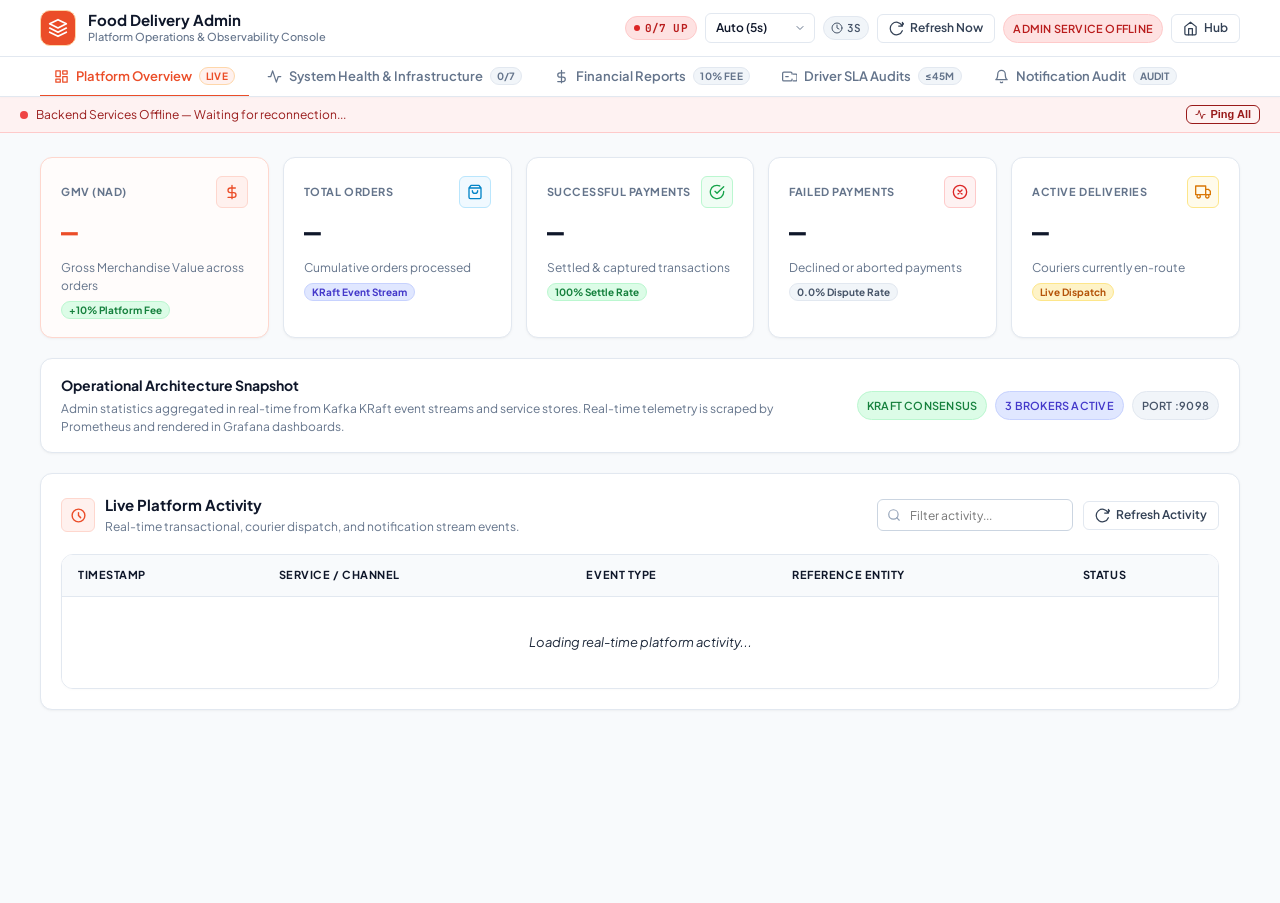
==== commit 5665d94f: "feat(platform): integrate restaurant portal, align payment event contracts, DLQ, and UI fixes" ====
--- a/web/admin_dashboard/index.html
+++ b/web/admin_dashboard/index.html
@@ -617,9 +617,7 @@
                   <div class="cred-section" style="margin-top: 6px; padding-top: 6px; border-top: 1px dashed var(--border, #e2e8f0);">
                     <span class="cred-label">MongoDB DB (localhost:27017):</span>
                     <div class="cred-values">
-                      <span>User: <strong>acehood3556_db_user</strong></span>
-                      <span class="cred-sep">&bull;</span>
-                      <span>Pass: <strong>AWkhv04ohWCtc2cl</strong></span>
+                      <span>Auth: <strong>Configured via .env (MONGO_ROOT_USER / MONGO_ROOT_PASSWORD)</strong></span>
                     </div>
                   </div>
                 </div>
--- a/web/shared.css
+++ b/web/shared.css
@@ -73,8 +73,8 @@
   box-sizing: border-box;
   margin: 0;
   padding: 0;
-  scrollbar-width: thin;
-  scrollbar-color: #cbd5e1 #f1f5f9;
+  scrollbar-width: none;
+  scrollbar-color: #cbd5e100 #f1f5f900;
 }
 
 ::-webkit-scrollbar {
@@ -666,6 +666,15 @@
   background: #ffffff;
 }
 
+.custom-dropdown-root.single-option .custom-dropdown-trigger {
+  cursor: default !important;
+  padding-right: 12px !important;
+}
+
+.custom-dropdown-root.single-option .custom-dropdown-trigger:hover {
+  border-color: var(--border, #e2e8f0);
+}
+
 .custom-dropdown-root.open .custom-dropdown-trigger {
   border-color: var(--accent, #eb4d28);
   box-shadow: 0 0 0 2px rgba(235, 77, 40, 0.15);
@@ -722,8 +731,10 @@
   position: absolute;
   top: calc(100% + 4px);
   left: 0;
-  right: 0;
+  width: 100%;
   min-width: 100%;
+  max-width: 100%;
+  box-sizing: border-box;
   background: #ffffff;
   border: 1px solid var(--border, #e2e8f0);
   border-radius: var(--radius-md, 10px);
@@ -731,14 +742,26 @@
   padding: 4px;
   max-height: 240px;
   overflow-y: auto;
+  overflow-x: hidden;
   z-index: 1200;
   display: none;
   pointer-events: none;
   animation: dropdownFadeIn 0.15s ease forwards;
 }
 
+.custom-dropdown-root.open-up .custom-dropdown-menu {
+  top: auto !important;
+  bottom: calc(100% + 4px) !important;
+  animation: dropdownFadeInUp 0.15s ease forwards !important;
+}
+
 @keyframes dropdownFadeIn {
   from { opacity: 0; transform: translateY(-4px); }
+  to { opacity: 1; transform: translateY(0); }
+}
+
+@keyframes dropdownFadeInUp {
+  from { opacity: 0; transform: translateY(4px); }
   to { opacity: 1; transform: translateY(0); }
 }
 
@@ -759,6 +782,18 @@
   cursor: pointer;
   transition: background 0.1s ease, color 0.1s ease;
   user-select: none;
+  width: 100%;
+  box-sizing: border-box;
+}
+
+.custom-dropdown-item .item-text {
+  flex: 1;
+  min-width: 0;
+  overflow: hidden;
+  text-overflow: ellipsis;
+  white-space: normal;
+  word-break: break-word;
+  line-height: 1.3;
 }
 
 .custom-dropdown-item:hover {
@@ -1215,11 +1250,21 @@
   white-space: nowrap !important;
 }
 
-.custom-datetime-root {
+.custom-datetime-root,
+.custom-dropdown-root {
   position: relative !important;
-  display: inline-block !important;
+  display: block !important;
   width: 100% !important;
   vertical-align: middle;
+  border: none !important;
+  background: transparent !important;
+  background-image: none !important;
+  padding: 0 !important;
+  margin: 0 !important;
+  box-shadow: none !important;
+  outline: none !important;
+  height: auto !important;
+  min-height: 0 !important;
 }
 
 .custom-datetime-trigger {
@@ -1295,10 +1340,18 @@
   z-index: 1500;
   display: none;
   pointer-events: none;
-  width: 300px;
-  max-width: min(320px, 92vw);
+  width: 290px;
+  max-width: min(290px, calc(100vw - 32px));
   box-sizing: border-box;
+  overflow-y: auto;
+  overflow-x: hidden;
   animation: dropdownFadeIn 0.15s ease forwards;
+}
+
+.custom-datetime-root.open-up .custom-datetime-card {
+  top: auto !important;
+  bottom: calc(100% + 6px) !important;
+  animation: dropdownFadeInUp 0.15s ease forwards !important;
 }
 
 .custom-datetime-root.open .custom-datetime-card {
@@ -1446,8 +1499,8 @@
 }
 
 .stepper-btn {
-  width: 36px;
-  height: 20px;
+  width: 44px;
+  height: 22px;
   background: var(--bg-surface-alt);
   border: 1px solid var(--border);
   border-radius: var(--radius-sm);
@@ -1459,6 +1512,7 @@
   transition: all 0.12s ease;
   padding: 0;
   line-height: 1;
+  box-sizing: border-box;
 }
 
 .stepper-btn:hover {
@@ -1475,17 +1529,19 @@
 }
 
 .custom-time-input-box {
-  width: 38px;
-  height: 28px;
+  width: 44px;
+  height: 30px;
   border: 1px solid var(--border);
   border-radius: var(--radius-sm);
   text-align: center;
-  font-size: 13px;
+  font-size: 14px;
   font-weight: 700;
   font-family: var(--font-mono, monospace);
   color: var(--text-main);
   background: #ffffff;
-  padding: 0 2px;
+  padding: 0;
+  margin: 0;
+  box-sizing: border-box;
   -moz-appearance: textfield;
 }
 
@@ -1743,4 +1799,180 @@
   justify-content: space-between;
 }
 
-
+/* ==========================================================================
+   RESTAURANT MAP POPUP & CARDS (CLIENT & DRIVER COMPATIBLE)
+   ========================================================================== */
+.restaurant-map-popup .leaflet-popup-content-wrapper {
+  padding: 0 !important;
+  border-radius: 16px !important;
+  overflow: hidden !important;
+  box-shadow: 0 16px 36px rgba(15, 23, 42, 0.22) !important;
+  border: 1px solid rgba(226, 232, 240, 0.9) !important;
+  background: #ffffff !important;
+}
+
+.restaurant-map-popup .leaflet-popup-content {
+  margin: 0 !important;
+  width: 280px !important;
+  max-width: 290px !important;
+  line-height: 1.4 !important;
+}
+
+.restaurant-popup-card {
+  display: flex;
+  flex-direction: column;
+  overflow: hidden;
+  background: #ffffff;
+  border-radius: 16px;
+  font-family: inherit;
+}
+
+.restaurant-popup-media {
+  position: relative;
+  width: 100%;
+  height: 120px;
+  overflow: hidden;
+  background: #0f172a;
+}
+
+.restaurant-popup-img {
+  width: 100%;
+  height: 100%;
+  object-fit: cover;
+  display: block;
+}
+
+.restaurant-popup-content {
+  padding: 12px 14px 14px;
+  display: flex;
+  flex-direction: column;
+  gap: 6px;
+}
+
+.restaurant-popup-tag-row {
+  display: flex;
+  align-items: center;
+  justify-content: space-between;
+  gap: 6px;
+}
+
+.restaurant-popup-tag {
+  font-size: 10.5px;
+  font-weight: 700;
+  color: #ea580c;
+  background: #fff7ed;
+  padding: 2px 7px;
+  border-radius: 999px;
+  text-transform: uppercase;
+  letter-spacing: 0.04em;
+}
+
+.restaurant-popup-rating {
+  font-size: 11px;
+  font-weight: 700;
+  color: #047857;
+  background: #ecfdf5;
+  padding: 2px 7px;
+  border-radius: 999px;
+}
+
+.restaurant-popup-title {
+  font-size: 14.5px;
+  font-weight: 700;
+  color: #0f172a;
+  margin: 2px 0 0 0;
+  line-height: 1.25;
+}
+
+.restaurant-popup-desc {
+  font-size: 11.5px;
+  color: #64748b;
+  margin: 0;
+  line-height: 1.35;
+  display: -webkit-box;
+  -webkit-line-clamp: 2;
+  -webkit-box-orient: vertical;
+  overflow: hidden;
+}
+
+.restaurant-popup-meta {
+  display: flex;
+  flex-direction: column;
+  gap: 3px;
+  font-size: 11px;
+  color: #64748b;
+  margin: 4px 0 2px;
+}
+
+.restaurant-popup-meta span {
+  display: flex;
+  align-items: center;
+  gap: 5px;
+}
+
+.restaurant-popup-action-btn {
+  margin-top: 6px;
+  width: 100%;
+  padding: 8px 12px;
+  font-size: 12.5px;
+  font-weight: 600;
+  border-radius: 10px;
+  background: #eb4d28 !important;
+  color: #ffffff !important;
+  border: none !important;
+  cursor: pointer;
+  text-align: center;
+  transition: background 0.15s ease, transform 0.1s ease;
+}
+
+.restaurant-popup-action-btn:hover {
+  background: #d43b17 !important;
+  transform: translateY(-1px);
+}
+
+.restaurant-popup-driver-note {
+  margin-top: 6px;
+  padding: 7px 10px;
+  background: #f8fafc;
+  border: 1px solid #e2e8f0;
+  border-radius: 8px;
+  font-size: 11px;
+  color: #475569;
+  display: flex;
+  justify-content: space-between;
+  align-items: center;
+}
+
+.driver-note-label {
+  font-weight: 700;
+  color: #0f172a;
+  text-transform: uppercase;
+  font-size: 10px;
+  letter-spacing: 0.05em;
+}
+
+.driver-note-contact {
+  font-family: monospace;
+  color: #64748b;
+}
+
+.restaurant-pin-marker {
+  width: 32px;
+  height: 32px;
+  border-radius: 50%;
+  background: #ea580c;
+  color: #ffffff;
+  display: flex;
+  align-items: center;
+  justify-content: center;
+  box-shadow: 0 4px 10px rgba(234, 88, 12, 0.4);
+  border: 2px solid #ffffff;
+  cursor: pointer;
+  transition: transform 0.15s ease;
+}
+
+.restaurant-pin-marker:hover {
+  transform: scale(1.15);
+}
+
+
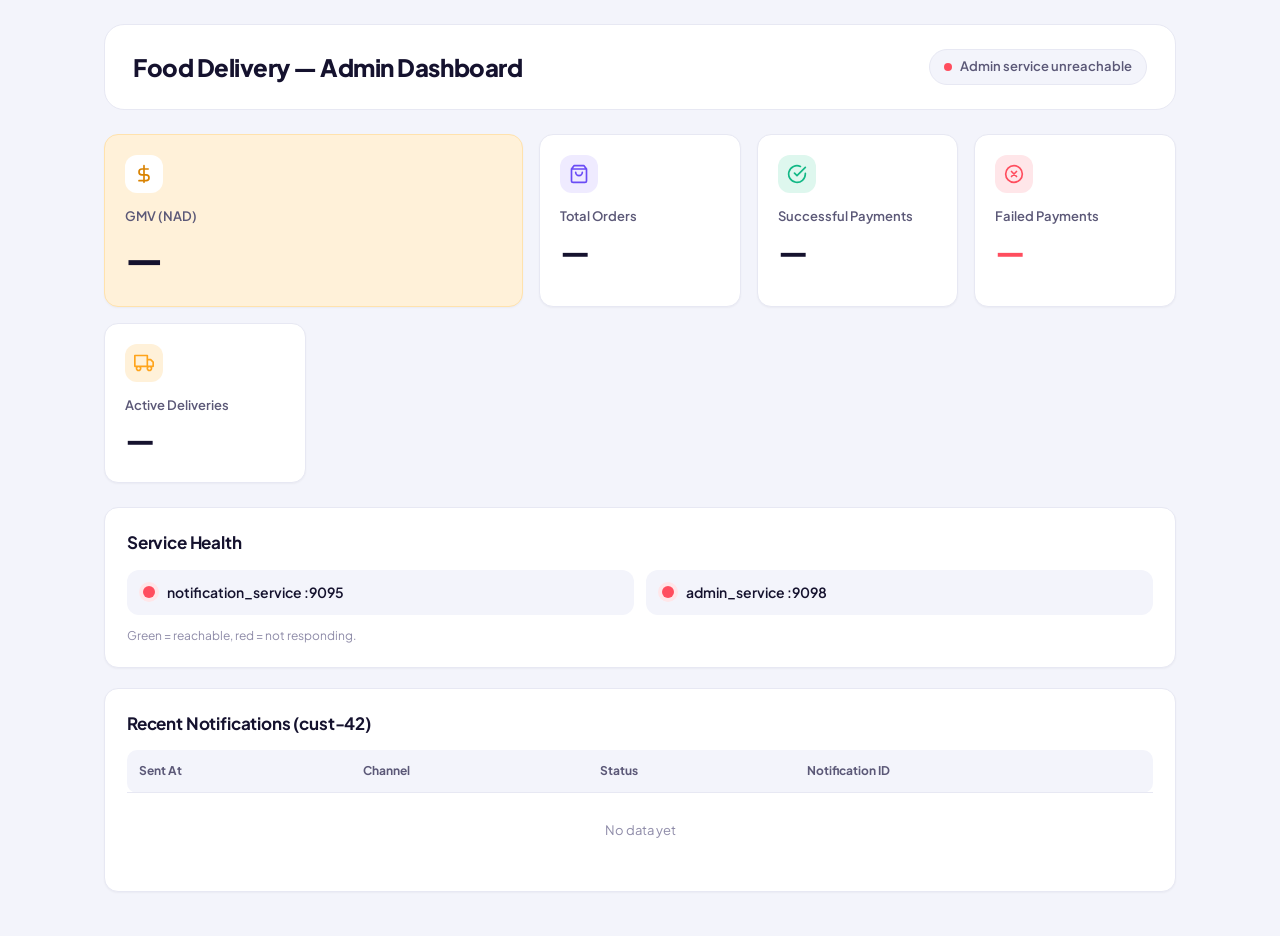
==== commit ee6e5036: "feat(dashboard): add admin operations dashboard with live polling" ====
--- a/web/admin_dashboard/index.html
+++ b/web/admin_dashboard/index.html
@@ -1,1029 +1,111 @@
 <!DOCTYPE html>
-<html lang="en" style="scrollbar-gutter: stable both; overflow-y: scroll;">
+<html lang="en">
   <head>
     <meta charset="UTF-8" />
     <meta name="viewport" content="width=device-width, initial-scale=1.0" />
-    <title>Food Delivery Admin — Platform Operations &amp; Observability</title>
+    <title>Admin Dashboard</title>
     <link rel="preconnect" href="https://fonts.googleapis.com" />
     <link rel="preconnect" href="https://fonts.gstatic.com" crossorigin />
     <link
-      href="https://fonts.googleapis.com/css2?family=Plus+Jakarta+Sans:wght@400;500;600;700;800&family=JetBrains+Mono:wght@500;600;700&display=swap"
+      href="https://fonts.googleapis.com/css2?family=Plus+Jakarta+Sans:wght@500;600;700;800&display=swap"
       rel="stylesheet"
     />
-    <link rel="stylesheet" href="../shared.css" />
     <link rel="stylesheet" href="style.css" />
   </head>
   <body>
-    <!-- Top Header matching Shared Delivery UI System -->
-    <header class="app-header">
-      <div class="header-container header-top-bar">
-        <!-- Compact Brand Bar with 36px Icon Box -->
-        <div class="header-brand">
-          <div class="brand-icon-box" title="Food Delivery Admin Console">
-            <svg viewBox="0 0 24 24" class="brand-icon">
-              <path d="M12 2L2 7l10 5 10-5-10-5zM2 17l10 5 10-5M2 12l10 5 10-5" />
-            </svg>
-          </div>
-          <div class="brand-title-group">
-            <h1>Food Delivery Admin</h1>
-            <p class="brand-subtitle">Platform Operations &amp; Observability Console</p>
-          </div>
+    <header>
+      <h1>Food Delivery — Admin Dashboard</h1>
+      <span id="last-updated">Waiting for data...</span>
+    </header>
+
+    <section class="kpi-grid">
+      <div class="kpi-card feature">
+        <div class="kpi-icon">
+          <svg viewBox="0 0 24 24"><path d="M12 2v20M17 6H9.5a3.5 3.5 0 0 0 0 7h5a3.5 3.5 0 0 1 0 7H6" /></svg>
         </div>
-
-        <!-- Compact Header Controls: Health Counter, Auto-refresh Countdown, Interval, Manual Refresh & Hub -->
-        <div class="header-controls">
-          <!-- Live Service Health Badge in Header -->
-          <span id="header-service-count" class="status-pill pill-good" title="Live Microservices Health Status">
-            <span class="dot up" id="header-service-dot"></span>
-            <span id="service-count-text">7/7 UP</span>
-          </span>
-
-          <!-- Auto-refresh Interval Selector (Strictly 1 border, 1 chevron) -->
-          <select id="auto-refresh-interval" class="custom-select select-sm" aria-label="Auto-refresh frequency" title="Configure auto-refresh frequency">
-            <option value="5000">Auto (5s)</option>
-            <option value="10000">Auto (10s)</option>
-            <option value="30000">Auto (30s)</option>
-            <option value="0">Auto: Off</option>
-          </select>
-
-          <!-- Auto-refresh Countdown Indicator -->
-          <span id="refresh-countdown" class="status-pill pill-neutral" title="Time until next automatic data sync">
-            <svg viewBox="0 0 24 24" class="countdown-svg"><circle cx="12" cy="12" r="10"/><polyline points="12 6 12 12 16 14"/></svg>
-            <span id="countdown-text">5s</span>
-          </span>
-
-          <button type="button" id="btn-refresh" class="btn btn-outline btn-sm" title="Trigger immediate data refresh">
-            <svg viewBox="0 0 24 24"><path d="M21.5 2v6h-6M21.34 15.57a10 10 0 1 1-.57-8.38l5.67-5.67" /></svg>
-            <span>Refresh Now</span>
-          </button>
-          <span id="last-updated" class="status-pill pill-neutral">Connecting...</span>
-          <a href="../index.html" class="btn btn-outline btn-sm hub-link" title="Return to Platform Hub">
-            <svg viewBox="0 0 24 24"><path d="M3 9l9-7 9 7v11a2 2 0 0 1-2 2H5a2 2 0 0 1-2-2z" /><polyline points="9 22 9 12 15 12 15 22" /></svg>
-            <span>Hub</span>
-          </a>
+        <div>
+          <div class="kpi-label">GMV (NAD)</div>
+          <div class="kpi-value" id="kpi-gmv">—</div>
         </div>
       </div>
 
-      <!-- Tier 2: 5 Clean Navigation Tabs with Active Indicators and Badges -->
-      <div class="header-nav-strip">
-        <div class="header-container">
-          <nav class="header-nav" role="tablist" aria-label="Admin Sections">
-            <button
-              type="button"
-              class="nav-tab-btn active"
-              role="tab"
-              aria-selected="true"
-              data-tab="tab-overview"
-              id="nav-tab-overview"
-            >
-              <svg viewBox="0 0 24 24"><path d="M3 3h7v9H3zm11 0h7v5h-7zm0 9h7v9h-7zM3 16h7v5H3z" /></svg>
-              <span>Platform Overview</span>
-              <span class="tab-badge" id="badge-overview">LIVE</span>
-            </button>
-            <button
-              type="button"
-              class="nav-tab-btn"
-              role="tab"
-              aria-selected="false"
-              data-tab="tab-service-health"
-              id="nav-tab-service-health"
-            >
-              <svg viewBox="0 0 24 24"><path d="M22 12h-4l-3 9L9 3l-3 9H2" /></svg>
-              <span>System Health &amp; Infrastructure</span>
-              <span class="tab-badge" id="badge-health">7/7</span>
-            </button>
-            <button
-              type="button"
-              class="nav-tab-btn"
-              role="tab"
-              aria-selected="false"
-              data-tab="tab-financial"
-              id="nav-tab-financial"
-            >
-              <svg viewBox="0 0 24 24"><path d="M12 2v20M17 6H9.5a3.5 3.5 0 0 0 0 7h5a3.5 3.5 0 0 1 0 7H6" /></svg>
-              <span>Financial Reports</span>
-              <span class="tab-badge" id="badge-financial">10% FEE</span>
-            </button>
-            <button
-              type="button"
-              class="nav-tab-btn"
-              role="tab"
-              aria-selected="false"
-              data-tab="tab-driver-sla"
-              id="nav-tab-driver-sla"
-            >
-              <svg viewBox="0 0 24 24"><path d="M16 16v1a2 2 0 0 1-2 2H3a2 2 0 0 1-2-2V7a2 2 0 0 1 2-2h11a2 2 0 0 1 2 2v1M18 8h4a2 2 0 0 1 2 2v7a2 2 0 0 1-2 2h-4M6 12h4" /></svg>
-              <span>Driver SLA Audits</span>
-              <span class="tab-badge" id="badge-driver">&le;45M</span>
-            </button>
-            <button
-              type="button"
-              class="nav-tab-btn"
-              role="tab"
-              aria-selected="false"
-              data-tab="tab-notifications"
-              id="nav-tab-notifications"
-            >
-              <svg viewBox="0 0 24 24"><path d="M18 8A6 6 0 0 0 6 8c0 7-3 9-3 9h18s-3-2-3-9M13.73 21a2 2 0 0 1-3.46 0" /></svg>
-              <span>Notification Audit</span>
-              <span class="tab-badge" id="badge-notif">AUDIT</span>
-            </button>
-          </nav>
+      <div class="kpi-card orders">
+        <div class="kpi-icon">
+          <svg viewBox="0 0 24 24"><path d="M6 2 3 6v14a2 2 0 0 0 2 2h14a2 2 0 0 0 2-2V6l-3-4zM3 6h18M16 10a4 4 0 0 1-8 0" /></svg>
+        </div>
+        <div>
+          <div class="kpi-label">Total Orders</div>
+          <div class="kpi-value" id="kpi-orders">—</div>
         </div>
       </div>
-    </header>
 
-    <!-- Global Service Connectivity Banner -->
-    <div id="service-status-banner" class="service-banner banner-checking">
-      <div class="banner-inner">
-        <span class="banner-dot"></span>
-        <span id="service-status-text">Probing platform microservices (:9091 - :9098)...</span>
-        <button type="button" id="banner-ping-btn" class="banner-quick-action" title="Quick ping all microservices">
-          <svg viewBox="0 0 24 24"><polyline points="22 12 18 12 15 21 9 3 6 12 2 12" /></svg>
-          <span>Ping All</span>
-        </button>
+      <div class="kpi-card ok">
+        <div class="kpi-icon">
+          <svg viewBox="0 0 24 24"><path d="M22 11.1V12a10 10 0 1 1-5.9-9.1M22 4 12 14l-3-3" /></svg>
+        </div>
+        <div>
+          <div class="kpi-label">Successful Payments</div>
+          <div class="kpi-value" id="kpi-payments-ok">—</div>
+        </div>
       </div>
-    </div>
 
-    <!-- Centered Content with max-width: 1240px -->
-    <main class="page-container admin-container">
-      <!-- ==================================================================
-           TAB 1: PLATFORM OVERVIEW (GMV, orders, payments, deliveries)
-           ================================================================== -->
-      <section id="tab-overview" class="view-section tab-panel active" role="tabpanel" aria-labelledby="nav-tab-overview">
-        <!-- Performance KPI Grid with Metric Comparisons & Subtitles -->
-        <div class="kpi-grid">
-          <!-- GMV (Gross Merchandise Value) -->
-          <div class="kpi-card kpi-featured">
-            <div class="kpi-top">
-              <span class="kpi-label">GMV (NAD)</span>
-              <div class="kpi-icon-wrap">
-                <svg viewBox="0 0 24 24"><path d="M12 2v20M17 6H9.5a3.5 3.5 0 0 0 0 7h5a3.5 3.5 0 0 1 0 7H6" /></svg>
-              </div>
-            </div>
-            <div class="kpi-value" id="kpi-gmv">—</div>
-            <div class="kpi-meta">
-              <span class="kpi-subtext">Gross Merchandise Value across orders</span>
-              <span class="kpi-comparison pill-good" id="kpi-gmv-fee">+10% Platform Fee</span>
-            </div>
-          </div>
+      <div class="kpi-card fail">
+        <div class="kpi-icon">
+          <svg viewBox="0 0 24 24"><circle cx="12" cy="12" r="10" /><path d="m15 9-6 6M9 9l6 6" /></svg>
+        </div>
+        <div>
+          <div class="kpi-label">Failed Payments</div>
+          <div class="kpi-value kpi-warn" id="kpi-payments-fail">—</div>
+        </div>
+      </div>
 
-          <!-- Total Orders -->
-          <div class="kpi-card kpi-orders">
-            <div class="kpi-top">
-              <span class="kpi-label">Total Orders</span>
-              <div class="kpi-icon-wrap">
-                <svg viewBox="0 0 24 24"><path d="M6 2 3 6v14a2 2 0 0 0 2 2h14a2 2 0 0 0 2-2V6l-3-4zM3 6h18M16 10a4 4 0 0 1-8 0" /></svg>
-              </div>
-            </div>
-            <div class="kpi-value" id="kpi-orders">—</div>
-            <div class="kpi-meta">
-              <span class="kpi-subtext">Cumulative orders processed</span>
-              <span class="kpi-comparison pill-info" id="kpi-orders-meta">KRaft Event Stream</span>
-            </div>
-          </div>
+      <div class="kpi-card active">
+        <div class="kpi-icon">
+          <svg viewBox="0 0 24 24"><path d="M1 3h15v13H1zM16 8h4l3 3v5h-7zM5.5 21a2.5 2.5 0 1 0 0-5 2.5 2.5 0 0 0 0 5zM18.5 21a2.5 2.5 0 1 0 0-5 2.5 2.5 0 0 0 0 5z" /></svg>
+        </div>
+        <div>
+          <div class="kpi-label">Active Deliveries</div>
+          <div class="kpi-value" id="kpi-active">—</div>
+        </div>
+      </div>
+    </section>
 
-          <!-- Successful Payments -->
-          <div class="kpi-card kpi-payments-ok">
-            <div class="kpi-top">
-              <span class="kpi-label">Successful Payments</span>
-              <div class="kpi-icon-wrap">
-                <svg viewBox="0 0 24 24"><path d="M22 11.1V12a10 10 0 1 1-5.9-9.1M22 4 12 14l-3-3" /></svg>
-              </div>
-            </div>
-            <div class="kpi-value" id="kpi-payments-ok">—</div>
-            <div class="kpi-meta">
-              <span class="kpi-subtext">Settled &amp; captured transactions</span>
-              <span class="kpi-comparison pill-good" id="kpi-success-rate">100% Settle Rate</span>
-            </div>
-          </div>
+    <section class="panel">
+      <h2>Service Health</h2>
+      <div class="health-grid">
+        <div class="health-item">
+          <span class="dot" id="health-notif"></span>
+          <span>notification_service :9095</span>
+        </div>
+        <div class="health-item">
+          <span class="dot" id="health-admin"></span>
+          <span>admin_service :9098</span>
+        </div>
+      </div>
+      <p class="hint">Green = reachable, red = not responding.</p>
+    </section>
 
-          <!-- Failed Payments -->
-          <div class="kpi-card kpi-payments-fail">
-            <div class="kpi-top">
-              <span class="kpi-label">Failed Payments</span>
-              <div class="kpi-icon-wrap">
-                <svg viewBox="0 0 24 24"><circle cx="12" cy="12" r="10" /><path d="m15 9-6 6M9 9l6 6" /></svg>
-              </div>
-            </div>
-            <div class="kpi-value" id="kpi-payments-fail">—</div>
-            <div class="kpi-meta">
-              <span class="kpi-subtext">Declined or aborted payments</span>
-              <span class="kpi-comparison pill-neutral" id="kpi-fail-rate">0.0% Dispute Rate</span>
-            </div>
-          </div>
+    <section class="panel">
+      <h2>Recent Notifications (cust-42)</h2>
+      <div class="table-wrap">
+        <table id="notif-table">
+          <thead>
+            <tr>
+              <th>Sent At</th>
+              <th>Channel</th>
+              <th>Status</th>
+              <th>Notification ID</th>
+            </tr>
+          </thead>
+          <tbody id="notif-body">
+            <tr>
+              <td colspan="4" class="empty">No data yet</td>
+            </tr>
+          </tbody>
+        </table>
+      </div>
+    </section>
 
-          <!-- Active Deliveries -->
-          <div class="kpi-card kpi-active">
-            <div class="kpi-top">
-              <span class="kpi-label">Active Deliveries</span>
-              <div class="kpi-icon-wrap">
-                <svg viewBox="0 0 24 24"><path d="M1 3h15v13H1zM16 8h4l3 3v5h-7zM5.5 21a2.5 2.5 0 1 0 0-5 2.5 2.5 0 0 0 0 5zM18.5 21a2.5 2.5 0 1 0 0-5 2.5 2.5 0 0 0 0 5z" /></svg>
-              </div>
-            </div>
-            <div class="kpi-value" id="kpi-active">—</div>
-            <div class="kpi-meta">
-              <span class="kpi-subtext">Couriers currently en-route</span>
-              <span class="kpi-comparison pill-warn" id="kpi-active-meta">Live Dispatch</span>
-            </div>
-          </div>
-        </div>
-
-        <!-- Operational Architecture Snapshot Banner -->
-        <div class="health-snapshot-banner">
-          <div class="health-snapshot-content">
-            <h3>Operational Architecture Snapshot</h3>
-            <p>Admin statistics aggregated in real-time from Kafka KRaft event streams and service stores. Real-time telemetry is scraped by Prometheus and rendered in Grafana dashboards.</p>
-          </div>
-          <div class="health-snapshot-badges">
-            <span class="status-pill pill-good">KRaft Consensus</span>
-            <span class="status-pill pill-info">3 Brokers Active</span>
-            <span class="status-pill pill-neutral">Port :9098</span>
-          </div>
-        </div>
-
-        <!-- Live Platform Activity Section -->
-        <div class="card">
-          <div class="card-header-row">
-            <div class="card-title-group">
-              <div class="card-icon">
-                <svg viewBox="0 0 24 24"><path d="M12 8v4l3 3M21 12a9 9 0 1 1-18 0 9 9 0 0 1 18 0z" /></svg>
-              </div>
-              <div>
-                <h2>Live Platform Activity</h2>
-                <p class="section-desc">Real-time transactional, courier dispatch, and notification stream events.</p>
-              </div>
-            </div>
-            <div class="activity-header-controls">
-              <div class="table-search-bar compact">
-                <div class="search-input-wrap">
-                  <svg viewBox="0 0 24 24"><circle cx="11" cy="11" r="8" /><path d="m21 21-4.35-4.35" /></svg>
-                  <input type="text" id="activity-search-input" class="input-text input-sm" placeholder="Filter activity..." />
-                </div>
-              </div>
-              <button type="button" class="btn btn-outline btn-sm" id="btn-refresh-activity">
-                <svg viewBox="0 0 24 24"><path d="M21.5 2v6h-6M21.34 15.57a10 10 0 1 1-.57-8.38l5.67-5.67" /></svg>
-                <span>Refresh Activity</span>
-              </button>
-            </div>
-          </div>
-
-          <div class="table-wrapper">
-            <table class="data-table" id="recent-activity-table">
-              <thead>
-                <tr>
-                  <th>Timestamp</th>
-                  <th>Service / Channel</th>
-                  <th>Event Type</th>
-                  <th>Reference Entity</th>
-                  <th>Status</th>
-                </tr>
-              </thead>
-              <tbody id="recent-activity-body">
-                <tr>
-                  <td colspan="5" class="empty-table-cell">Loading real-time platform activity...</td>
-                </tr>
-              </tbody>
-            </table>
-          </div>
-        </div>
-      </section>
-
-      <!-- ==================================================================
-           TAB 2: SYSTEM HEALTH & INFRASTRUCTURE (7 Microservices + Observability)
-           ================================================================== -->
-      <section id="tab-service-health" class="view-section tab-panel" role="tabpanel" aria-labelledby="nav-tab-service-health">
-        <!-- 1. Microservices Health Grid (All 7 Platform Services) -->
-        <div class="card">
-          <div class="card-header-row">
-            <div class="card-title-group">
-              <div class="card-icon">
-                <svg viewBox="0 0 24 24"><path d="M22 12h-4l-3 9L9 3l-3 9H2" /></svg>
-              </div>
-              <div>
-                <h2>Microservices Health &amp; Availability</h2>
-                <p class="section-desc">Real-time HTTP healthcheck heartbeat and round-trip response latency across all 7 platform services.</p>
-              </div>
-            </div>
-            <div class="health-header-actions">
-              <button type="button" class="btn btn-outline btn-sm" id="btn-ping-all" title="Re-check round-trip latency across all microservices">
-                <svg viewBox="0 0 24 24"><polyline points="22 12 18 12 15 21 9 3 6 12 2 12" /></svg>
-                <span>Ping All Services</span>
-              </button>
-              <span class="status-pill pill-info" id="services-monitored-badge">7 Services Monitored</span>
-            </div>
-          </div>
-
-          <div class="services-health-grid">
-            <!-- 1. order_service (:9091) -->
-            <div class="service-card">
-              <div class="service-card-top">
-                <div class="service-identity">
-                  <span class="dot" id="health-order"></span>
-                  <span class="service-name">order_service</span>
-                </div>
-                <span class="service-port">:9091</span>
-              </div>
-              <div class="service-card-bottom">
-                <span class="service-endpoint">GET /health</span>
-                <div class="service-ping-group">
-                  <span class="service-latency" id="latency-order">— ms</span>
-                  <button type="button" class="btn-ping-service" data-service="order_service" data-port="9091" data-dot="health-order" data-latency="latency-order" title="Ping order_service (:9091)">
-                    <svg viewBox="0 0 24 24"><polyline points="22 12 18 12 15 21 9 3 6 12 2 12" /></svg>
-                    <span>Ping</span>
-                  </button>
-                </div>
-              </div>
-            </div>
-
-            <!-- 2. customer_service (:9093) -->
-            <div class="service-card">
-              <div class="service-card-top">
-                <div class="service-identity">
-                  <span class="dot" id="health-customer"></span>
-                  <span class="service-name">customer_service</span>
-                </div>
-                <span class="service-port">:9093</span>
-              </div>
-              <div class="service-card-bottom">
-                <span class="service-endpoint">GET /health</span>
-                <div class="service-ping-group">
-                  <span class="service-latency" id="latency-customer">— ms</span>
-                  <button type="button" class="btn-ping-service" data-service="customer_service" data-port="9093" data-dot="health-customer" data-latency="latency-customer" title="Ping customer_service (:9093)">
-                    <svg viewBox="0 0 24 24"><polyline points="22 12 18 12 15 21 9 3 6 12 2 12" /></svg>
-                    <span>Ping</span>
-                  </button>
-                </div>
-              </div>
-            </div>
-
-            <!-- 3. payment_service (:9094) -->
-            <div class="service-card">
-              <div class="service-card-top">
-                <div class="service-identity">
-                  <span class="dot" id="health-payment"></span>
-                  <span class="service-name">payment_service</span>
-                </div>
-                <span class="service-port">:9094</span>
-              </div>
-              <div class="service-card-bottom">
-                <span class="service-endpoint">GET /health</span>
-                <div class="service-ping-group">
-                  <span class="service-latency" id="latency-payment">— ms</span>
-                  <button type="button" class="btn-ping-service" data-service="payment_service" data-port="9094" data-dot="health-payment" data-latency="latency-payment" title="Ping payment_service (:9094)">
-                    <svg viewBox="0 0 24 24"><polyline points="22 12 18 12 15 21 9 3 6 12 2 12" /></svg>
-                    <span>Ping</span>
-                  </button>
-                </div>
-              </div>
-            </div>
-
-            <!-- 4. restaurant_service (:9095) -->
-            <div class="service-card">
-              <div class="service-card-top">
-                <div class="service-identity">
-                  <span class="dot" id="health-restaurant"></span>
-                  <span class="service-name">restaurant_service</span>
-                </div>
-                <span class="service-port">:9095</span>
-              </div>
-              <div class="service-card-bottom">
-                <span class="service-endpoint">GET /health</span>
-                <div class="service-ping-group">
-                  <span class="service-latency" id="latency-restaurant">— ms</span>
-                  <button type="button" class="btn-ping-service" data-service="restaurant_service" data-port="9095" data-dot="health-restaurant" data-latency="latency-restaurant" title="Ping restaurant_service (:9095)">
-                    <svg viewBox="0 0 24 24"><polyline points="22 12 18 12 15 21 9 3 6 12 2 12" /></svg>
-                    <span>Ping</span>
-                  </button>
-                </div>
-              </div>
-            </div>
-
-            <!-- 5. delivery_service (:9096) -->
-            <div class="service-card">
-              <div class="service-card-top">
-                <div class="service-identity">
-                  <span class="dot" id="health-delivery"></span>
-                  <span class="service-name">delivery_service</span>
-                </div>
-                <span class="service-port">:9096</span>
-              </div>
-              <div class="service-card-bottom">
-                <span class="service-endpoint">GET /health</span>
-                <div class="service-ping-group">
-                  <span class="service-latency" id="latency-delivery">— ms</span>
-                  <button type="button" class="btn-ping-service" data-service="delivery_service" data-port="9096" data-dot="health-delivery" data-latency="latency-delivery" title="Ping delivery_service (:9096)">
-                    <svg viewBox="0 0 24 24"><polyline points="22 12 18 12 15 21 9 3 6 12 2 12" /></svg>
-                    <span>Ping</span>
-                  </button>
-                </div>
-              </div>
-            </div>
-
-            <!-- 6. notification_service (:9097) -->
-            <div class="service-card">
-              <div class="service-card-top">
-                <div class="service-identity">
-                  <span class="dot" id="health-notif"></span>
-                  <span class="service-name">notification_service</span>
-                </div>
-                <span class="service-port">:9097</span>
-              </div>
-              <div class="service-card-bottom">
-                <span class="service-endpoint">GET /health</span>
-                <div class="service-ping-group">
-                  <span class="service-latency" id="latency-notif">— ms</span>
-                  <button type="button" class="btn-ping-service" data-service="notification_service" data-port="9097" data-dot="health-notif" data-latency="latency-notif" title="Ping notification_service (:9097)">
-                    <svg viewBox="0 0 24 24"><polyline points="22 12 18 12 15 21 9 3 6 12 2 12" /></svg>
-                    <span>Ping</span>
-                  </button>
-                </div>
-              </div>
-            </div>
-
-            <!-- 7. admin_service (:9098) -->
-            <div class="service-card">
-              <div class="service-card-top">
-                <div class="service-identity">
-                  <span class="dot" id="health-admin"></span>
-                  <span class="service-name">admin_service</span>
-                </div>
-                <span class="service-port">:9098</span>
-              </div>
-              <div class="service-card-bottom">
-                <span class="service-endpoint">GET /health</span>
-                <div class="service-ping-group">
-                  <span class="service-latency" id="latency-admin">— ms</span>
-                  <button type="button" class="btn-ping-service" data-service="admin_service" data-port="9098" data-dot="health-admin" data-latency="latency-admin" title="Ping admin_service (:9098)">
-                    <svg viewBox="0 0 24 24"><polyline points="22 12 18 12 15 21 9 3 6 12 2 12" /></svg>
-                    <span>Ping</span>
-                  </button>
-                </div>
-              </div>
-            </div>
-          </div>
-        </div>
-
-        <!-- 2. Infrastructure & Observability Tools Grid -->
-        <div class="card">
-          <div class="card-header-row">
-            <div class="card-title-group">
-              <div class="card-icon">
-                <svg viewBox="0 0 24 24"><path d="M4 4h16c1.1 0 2 .9 2 2v12c0 1.1-.9 2-2 2H4c-1.1 0-2-.9-2-2V6c0-1.1.9-2 2-2zM4 10h16M10 4v16" /></svg>
-              </div>
-              <div>
-                <h2>Infrastructure &amp; Observability Interfaces</h2>
-                <p class="section-desc">Direct access to Kafka cluster administration, Prometheus telemetry, Grafana dashboards, and Mongo Express database management.</p>
-              </div>
-            </div>
-          </div>
-
-          <div class="infra-grid">
-            <!-- Kafka UI (:8085) -->
-            <div class="infra-card">
-              <div class="infra-card-body">
-                <div class="infra-card-header">
-                  <div class="infra-title-wrap">
-                    <div class="infra-icon">
-                      <svg viewBox="0 0 24 24"><path d="M21 16V8a2 2 0 0 0-1-1.73l-7-4a2 2 0 0 0-2 0l-7 4A2 2 0 0 0 3 8v8a2 2 0 0 0 1 1.73l7 4a2 2 0 0 0 2 0l7-4A2 2 0 0 0 21 16z" /><polyline points="3.27 6.96 12 12.01 20.73 6.96" /><line x1="12" y1="22.08" x2="12" y2="12" /></svg>
-                    </div>
-                    <div>
-                      <h3 class="infra-name">Kafka UI Console</h3>
-                      <span class="infra-port">localhost:8085</span>
-                    </div>
-                  </div>
-                  <span class="status-pill pill-good">KRaft 3-Node</span>
-                </div>
-                <p class="infra-desc">Inspect live event topics, consumer groups, partition lags, and broker cluster states without ZooKeeper.</p>
-                <div class="infra-credentials-box">
-                  <div class="cred-section">
-                    <span class="cred-label">Cluster Architecture:</span>
-                    <div class="cred-values">
-                      <span>Consensus: <strong>KRaft Quorum</strong></span>
-                      <span class="cred-sep">&bull;</span>
-                      <span>Brokers: <strong>3 Active</strong></span>
-                    </div>
-                  </div>
-                </div>
-              </div>
-              <div class="infra-actions">
-                <a href="http://localhost:8085" target="_blank" rel="noopener noreferrer" class="btn btn-admin btn-sm" id="btn-launch-kafka-ui">
-                  <svg viewBox="0 0 24 24"><path d="M18 13v6a2 2 0 0 1-2 2H5a2 2 0 0 1-2-2V8a2 2 0 0 1 2-2h6M15 3h6v6M10 14L21 3" /></svg>
-                  <span>Open Kafka UI (:8085)</span>
-                </a>
-              </div>
-            </div>
-
-            <!-- Grafana & Prometheus (:3000) -->
-            <div class="infra-card">
-              <div class="infra-card-body">
-                <div class="infra-card-header">
-                  <div class="infra-title-wrap">
-                    <div class="infra-icon">
-                      <svg viewBox="0 0 24 24"><line x1="18" y1="20" x2="18" y2="10" /><line x1="12" y1="20" x2="12" y2="4" /><line x1="6" y1="20" x2="6" y2="14" /></svg>
-                    </div>
-                    <div>
-                      <h3 class="infra-name">Grafana &amp; Prometheus</h3>
-                      <span class="infra-port">localhost:3000</span>
-                    </div>
-                  </div>
-                  <span class="status-pill pill-info"><span class="dot up" id="status-grafana"></span>Dashboards</span>
-                </div>
-                <p class="infra-desc">Visual dashboards for microservice throughput, HTTP latencies, message counts, and cluster health.</p>
-                <div class="infra-credentials-box">
-                  <div class="cred-section">
-                    <span class="cred-label">Grafana Credentials:</span>
-                    <div class="cred-values">
-                      <span>User: <strong>admin</strong></span>
-                      <span class="cred-sep">&bull;</span>
-                      <span>Pass: <strong>admin</strong></span>
-                    </div>
-                  </div>
-                </div>
-              </div>
-              <div class="infra-actions">
-                <a href="http://localhost:3000" target="_blank" rel="noopener noreferrer" class="btn btn-admin btn-sm" id="link-grafana">
-                  <svg viewBox="0 0 24 24"><path d="M18 13v6a2 2 0 0 1-2 2H5a2 2 0 0 1-2-2V8a2 2 0 0 1 2-2h6M15 3h6v6M10 14L21 3" /></svg>
-                  <span>Open Grafana</span>
-                </a>
-                <a href="http://localhost:3000/dashboards" target="_blank" rel="noopener noreferrer" class="btn btn-outline btn-sm" id="link-cluster-overview">
-                  <span>Dashboards</span>
-                </a>
-              </div>
-            </div>
-
-            <!-- Prometheus Server (:9090) -->
-            <div class="infra-card">
-              <div class="infra-card-body">
-                <div class="infra-card-header">
-                  <div class="infra-title-wrap">
-                    <div class="infra-icon">
-                      <svg viewBox="0 0 24 24"><polyline points="22 12 18 12 15 21 9 3 6 12 2 12" /></svg>
-                    </div>
-                    <div>
-                      <h3 class="infra-name">Prometheus Server</h3>
-                      <span class="infra-port">localhost:9090</span>
-                    </div>
-                  </div>
-                  <span class="status-pill pill-good"><span class="dot up" id="status-prometheus"></span>Scraper</span>
-                </div>
-                <p class="infra-desc">Time-series database collecting metrics from Ballerina service <code>/metrics</code> endpoints with PromQL query engine.</p>
-                <div class="infra-credentials-box">
-                  <div class="cred-section">
-                    <span class="cred-label">Telemetry Pipeline:</span>
-                    <div class="cred-values">
-                      <span>Targets: <strong>7 Microservices</strong></span>
-                      <span class="cred-sep">&bull;</span>
-                      <span>Scrape: <strong>/metrics</strong></span>
-                    </div>
-                  </div>
-                </div>
-              </div>
-              <div class="infra-actions">
-                <a href="http://localhost:9090" target="_blank" rel="noopener noreferrer" class="btn btn-admin btn-sm" id="link-prometheus">
-                  <svg viewBox="0 0 24 24"><path d="M18 13v6a2 2 0 0 1-2 2H5a2 2 0 0 1-2-2V8a2 2 0 0 1 2-2h6M15 3h6v6M10 14L21 3" /></svg>
-                  <span>Open Prometheus (:9090)</span>
-                </a>
-              </div>
-            </div>
-
-            <!-- Mongo Express (:8086) & MongoDB Database (:27017) -->
-            <div class="infra-card">
-              <div class="infra-card-body">
-                <div class="infra-card-header">
-                  <div class="infra-title-wrap">
-                    <div class="infra-icon">
-                      <svg viewBox="0 0 24 24"><ellipse cx="12" cy="5" rx="9" ry="3" /><path d="M21 12c0 1.66-4 3-9 3s-9-1.34-9-3M3 5v14c0 1.66 4 3 9 3s9-1.34 9-3V5" /></svg>
-                    </div>
-                    <div>
-                      <h3 class="infra-name">Mongo Express</h3>
-                      <span class="infra-port">localhost:8086</span>
-                    </div>
-                  </div>
-                  <span class="status-pill pill-neutral">Database UI</span>
-                </div>
-                <p class="infra-desc">Visual document browser and collection manager for the primary MongoDB replica set (rs0).</p>
-
-                <!-- Explicit Credentials Breakdown: Web UI & Database -->
-                <div class="infra-credentials-box">
-                  <div class="cred-section">
-                    <span class="cred-label">Web UI (localhost:8086):</span>
-                    <div class="cred-values">
-                      <span>User: <strong>admin</strong></span>
-                      <span class="cred-sep">&bull;</span>
-                      <span>Pass: <strong>pass</strong></span>
-                    </div>
-                  </div>
-                  <div class="cred-section" style="margin-top: 6px; padding-top: 6px; border-top: 1px dashed var(--border, #e2e8f0);">
-                    <span class="cred-label">MongoDB DB (localhost:27017):</span>
-                    <div class="cred-values">
-                      <span>Auth: <strong>Configured via .env (MONGO_ROOT_USER / MONGO_ROOT_PASSWORD)</strong></span>
-                    </div>
-                  </div>
-                </div>
-              </div>
-              <div class="infra-actions">
-                <a href="http://localhost:8086" target="_blank" rel="noopener noreferrer" class="btn btn-admin btn-sm" id="link-mongo-express">
-                  <svg viewBox="0 0 24 24"><path d="M18 13v6a2 2 0 0 1-2 2H5a2 2 0 0 1-2-2V8a2 2 0 0 1 2-2h6M15 3h6v6M10 14L21 3" /></svg>
-                  <span>Open Mongo Express (:8086)</span>
-                </a>
-              </div>
-            </div>
-          </div>
-        </div>
-
-        <!-- 3. Registered Production Kafka Topics -->
-        <div class="card">
-          <div class="card-header-row">
-            <div class="card-title-group">
-              <div class="card-icon">
-                <svg viewBox="0 0 24 24"><path d="M4 6h16M4 12h16M4 18h16" /></svg>
-              </div>
-              <div>
-                <h2>Registered Production Kafka Topics</h2>
-                <p class="section-desc">Event bus routing topology connecting asynchronous microservices.</p>
-              </div>
-            </div>
-            <span class="status-pill pill-neutral">10 Topics Active</span>
-          </div>
-
-          <div class="topics-grid">
-            <div class="topic-item">
-              <div class="topic-item-header">
-                <span class="topic-name">orders.created</span>
-                <span class="status-pill pill-info">Lifecycle</span>
-              </div>
-              <span class="topic-desc">Published upon customer checkout submission.</span>
-            </div>
-            <div class="topic-item">
-              <div class="topic-item-header">
-                <span class="topic-name">orders.confirmed</span>
-                <span class="status-pill pill-good">Payment OK</span>
-              </div>
-              <span class="topic-desc">Emitted when payment succeeds and store accepts.</span>
-            </div>
-            <div class="topic-item">
-              <div class="topic-item-header">
-                <span class="topic-name">orders.cancelled</span>
-                <span class="status-pill pill-bad">Rollback</span>
-              </div>
-              <span class="topic-desc">Compensating transaction trigger for payment faults.</span>
-            </div>
-            <div class="topic-item">
-              <div class="topic-item-header">
-                <span class="topic-name">orders.preparing</span>
-                <span class="status-pill pill-warn">Kitchen</span>
-              </div>
-              <span class="topic-desc">Kitchen begins meal cooking cycle.</span>
-            </div>
-            <div class="topic-item">
-              <div class="topic-item-header">
-                <span class="topic-name">payments.completed</span>
-                <span class="status-pill pill-good">Financial</span>
-              </div>
-              <span class="topic-desc">Payment authorized and captured successfully.</span>
-            </div>
-            <div class="topic-item">
-              <div class="topic-item-header">
-                <span class="topic-name">payments.failed</span>
-                <span class="status-pill pill-bad">Declined</span>
-              </div>
-              <span class="topic-desc">Payment declined, card expired, or balance insufficient.</span>
-            </div>
-            <div class="topic-item">
-              <div class="topic-item-header">
-                <span class="topic-name">kitchen.orders.ready</span>
-                <span class="status-pill pill-info">Pickup</span>
-              </div>
-              <span class="topic-desc">Meal packaged and staged for courier collection.</span>
-            </div>
-            <div class="topic-item">
-              <div class="topic-item-header">
-                <span class="topic-name">delivery.status</span>
-                <span class="status-pill pill-info">Telemetry</span>
-              </div>
-              <span class="topic-desc">Courier assigned, en-route tracking, and delivered drops.</span>
-            </div>
-            <div class="topic-item">
-              <div class="topic-item-header">
-                <span class="topic-name">notifications.events</span>
-                <span class="status-pill pill-neutral">Messaging</span>
-              </div>
-              <span class="topic-desc">Multi-channel SMS, email, and push dispatches.</span>
-            </div>
-            <div class="topic-item">
-              <div class="topic-item-header">
-                <span class="topic-name">dead-letter-queue</span>
-                <span class="status-pill pill-bad">DLQ</span>
-              </div>
-              <span class="topic-desc">Poison-pill payloads and unrecoverable downstream failures.</span>
-            </div>
-          </div>
-        </div>
-      </section>
-
-      <!-- ==================================================================
-           TAB 3: FINANCIAL REPORTS (Restaurant sales, 10% commission)
-           ================================================================== -->
-      <section id="tab-financial" class="view-section tab-panel" role="tabpanel" aria-labelledby="nav-tab-financial">
-        <div class="card">
-          <div class="card-header-row">
-            <div class="card-title-group">
-              <div class="card-icon">
-                <svg viewBox="0 0 24 24"><path d="M12 2v20M17 6H9.5a3.5 3.5 0 0 0 0 7h5a3.5 3.5 0 0 1 0 7H6" /></svg>
-              </div>
-              <div>
-                <h2>Restaurant Financial Reports</h2>
-                <p class="section-desc">Audited sales statement, platform commission fee (10%), and net vendor settlements.</p>
-              </div>
-            </div>
-            <span class="status-pill pill-good">10% Platform Fee Model</span>
-          </div>
-
-          <!-- Quick Date Presets Row -->
-          <div class="quick-presets-row">
-            <span class="presets-label">Quick Presets:</span>
-            <button type="button" class="btn-preset active" data-report="fin" data-preset="all">All Time</button>
-            <button type="button" class="btn-preset" data-report="fin" data-preset="today">Today</button>
-            <button type="button" class="btn-preset" data-report="fin" data-preset="7d">Last 7 Days</button>
-            <button type="button" class="btn-preset" data-report="fin" data-preset="month">This Month</button>
-          </div>
-
-          <!-- Date & Time Filters Row -->
-          <div class="filter-row">
-            <div class="filter-group">
-              <label for="fin-date-from">From Date:</label>
-              <input type="date" id="fin-date-from" class="input-text" data-custom-datetime-init="true" />
-            </div>
-            <div class="filter-group">
-              <label for="fin-time-from">From Time:</label>
-              <input type="time" id="fin-time-from" class="input-text" value="00:00" data-custom-datetime-init="true" />
-            </div>
-            <div class="filter-group">
-              <label for="fin-date-to">To Date:</label>
-              <input type="date" id="fin-date-to" class="input-text" data-custom-datetime-init="true" />
-            </div>
-            <div class="filter-group">
-              <label for="fin-time-to">To Time:</label>
-              <input type="time" id="fin-time-to" class="input-text" value="23:59" data-custom-datetime-init="true" />
-            </div>
-            <button type="button" id="btn-generate-fin-report" class="btn btn-admin">
-              <svg viewBox="0 0 24 24"><path d="M14 2H6a2 2 0 0 0-2 2v16a2 2 0 0 0 2 2h12a2 2 0 0 0 2-2V8zM14 2v6h6M16 13H8M16 17H8M10 9H8" /></svg>
-              <span>Generate Report</span>
-            </button>
-            <button type="button" id="btn-clear-fin-dates" class="btn btn-outline">
-              <span>All Dates</span>
-            </button>
-          </div>
-
-          <!-- Real-Time Search Bar above Table -->
-          <div class="table-search-bar">
-            <div class="search-input-wrap">
-              <svg viewBox="0 0 24 24"><circle cx="11" cy="11" r="8" /><path d="m21 21-4.35-4.35" /></svg>
-              <input type="text" id="fin-search-input" class="input-text" placeholder="Filter by Restaurant ID (e.g. R001, r1)..." />
-            </div>
-            <span id="fin-row-count" class="status-pill pill-neutral">Showing all restaurants</span>
-          </div>
-
-          <!-- Financial Table with Bold Headers, Right-Aligned Columns & Tabular Numbers -->
-          <div class="table-wrapper">
-            <table id="financial-report-table" class="data-table">
-              <thead>
-                <tr>
-                  <th class="col-left">Restaurant ID</th>
-                  <th class="col-right">Order Count</th>
-                  <th class="col-right">Gross Sales (NAD)</th>
-                  <th class="col-right">Platform Fee (10%)</th>
-                  <th class="col-right">Net Payout (NAD)</th>
-                </tr>
-              </thead>
-              <tbody id="financial-report-body">
-                <tr>
-                  <td colspan="5" class="empty-table-cell">Click "Generate Report" to query statement.</td>
-                </tr>
-              </tbody>
-              <tfoot id="financial-report-foot" style="display: none;">
-                <tr class="table-summary-row">
-                  <td><strong>Platform Totals</strong></td>
-                  <td class="col-right" id="fin-total-orders">—</td>
-                  <td class="col-right" id="fin-total-gross">—</td>
-                  <td class="col-right" id="fin-total-fee">—</td>
-                  <td class="col-right" id="fin-total-net">—</td>
-                </tr>
-              </tfoot>
-            </table>
-          </div>
-
-          <div class="table-hint">
-            <svg viewBox="0 0 24 24" width="14" height="14"><circle cx="12" cy="12" r="10" /><path d="M12 16v-4M12 8h.01" /></svg>
-            <span>Formula: Gross Sales minus 10% Platform Commission equals Net Payout to Restaurant.</span>
-          </div>
-        </div>
-      </section>
-
-      <!-- ==================================================================
-           TAB 4: DRIVER SLA AUDITS (Turnaround times, breach badges)
-           ================================================================== -->
-      <section id="tab-driver-sla" class="view-section tab-panel" role="tabpanel" aria-labelledby="nav-tab-driver-sla">
-        <div class="card">
-          <div class="card-header-row">
-            <div class="card-title-group">
-              <div class="card-icon">
-                <svg viewBox="0 0 24 24"><path d="M16 16v1a2 2 0 0 1-2 2H3a2 2 0 0 1-2-2V7a2 2 0 0 1 2-2h11a2 2 0 0 1 2 2v1M18 8h4a2 2 0 0 1 2 2v7a2 2 0 0 1-2 2h-4M6 12h4" /></svg>
-              </div>
-              <div>
-                <h2>Driver Service Level Agreement (SLA) Audits</h2>
-                <p class="section-desc">Track courier turnaround durations, order completion counts, and SLA compliance threshold (&le; 45 minutes).</p>
-              </div>
-            </div>
-            <span class="status-pill pill-warn">SLA Threshold: 45 Min</span>
-          </div>
-
-          <!-- Quick Date Presets Row -->
-          <div class="quick-presets-row">
-            <span class="presets-label">Quick Presets:</span>
-            <button type="button" class="btn-preset active" data-report="sla" data-preset="all">All Time</button>
-            <button type="button" class="btn-preset" data-report="sla" data-preset="today">Today</button>
-            <button type="button" class="btn-preset" data-report="sla" data-preset="7d">Last 7 Days</button>
-            <button type="button" class="btn-preset" data-report="sla" data-preset="month">This Month</button>
-          </div>
-
-          <!-- Date, Time & SLA Compliance Filters Row -->
-          <div class="filter-row">
-            <div class="filter-group" style="min-width: 190px;">
-              <label for="sla-compliance-filter">SLA Filter:</label>
-              <select id="sla-compliance-filter" class="custom-select">
-                <option value="all">All Couriers</option>
-                <option value="breaches">With SLA Breaches (&gt;45m)</option>
-                <option value="compliant">100% Compliant Only</option>
-              </select>
-            </div>
-            <div class="filter-group">
-              <label for="sla-date-from">From Date:</label>
-              <input type="date" id="sla-date-from" class="input-text" data-custom-datetime-init="true" />
-            </div>
-            <div class="filter-group">
-              <label for="sla-time-from">From Time:</label>
-              <input type="time" id="sla-time-from" class="input-text" value="00:00" data-custom-datetime-init="true" />
-            </div>
-            <div class="filter-group">
-              <label for="sla-date-to">To Date:</label>
-              <input type="date" id="sla-date-to" class="input-text" data-custom-datetime-init="true" />
-            </div>
-            <div class="filter-group">
-              <label for="sla-time-to">To Time:</label>
-              <input type="time" id="sla-time-to" class="input-text" value="23:59" data-custom-datetime-init="true" />
-            </div>
-            <button type="button" id="btn-generate-sla-report" class="btn btn-admin">
-              <svg viewBox="0 0 24 24"><path d="M16 21v-2a4 4 0 0 0-4-4H5a4 4 0 0 0-4 4v2M8.5 11a4 4 0 1 0 0-8 4 4 0 0 0 0 8zM20 8v6M23 11h-6" /></svg>
-              <span>Generate Report</span>
-            </button>
-            <button type="button" id="btn-clear-sla-dates" class="btn btn-outline">
-              <span>All Dates</span>
-            </button>
-          </div>
-
-          <!-- Real-Time Search Bar above Table -->
-          <div class="table-search-bar">
-            <div class="search-input-wrap">
-              <svg viewBox="0 0 24 24"><circle cx="11" cy="11" r="8" /><path d="m21 21-4.35-4.35" /></svg>
-              <input type="text" id="sla-search-input" class="input-text" placeholder="Filter by Driver ID or Name (e.g. drv_001, Tomas)..." />
-            </div>
-            <span id="sla-row-count" class="status-pill pill-neutral">Showing all couriers</span>
-          </div>
-
-          <!-- Driver SLA Table with Bold Headers, Right-Aligned Columns & Tabular Numbers -->
-          <div class="table-wrapper">
-            <table id="driver-sla-table" class="data-table">
-              <thead>
-                <tr>
-                  <th class="col-left">Driver ID</th>
-                  <th class="col-left">Driver Name</th>
-                  <th class="col-right">Completed Deliveries</th>
-                  <th class="col-right">Avg Turnaround (min)</th>
-                  <th class="col-center">SLA Breaches (&gt;45 min)</th>
-                </tr>
-              </thead>
-              <tbody id="driver-sla-body">
-                <tr>
-                  <td colspan="5" class="empty-table-cell">Click "Generate Report" to audit courier performance.</td>
-                </tr>
-              </tbody>
-              <tfoot id="driver-sla-foot" style="display: none;">
-                <tr class="table-summary-row">
-                  <td colspan="2"><strong>Fleet Totals</strong></td>
-                  <td class="col-right" id="sla-total-deliveries">—</td>
-                  <td class="col-right" id="sla-avg-turnaround">—</td>
-                  <td class="col-center" id="sla-total-breaches">—</td>
-                </tr>
-              </tfoot>
-            </table>
-          </div>
-
-          <div class="table-hint">
-            <svg viewBox="0 0 24 24" width="14" height="14"><circle cx="12" cy="12" r="10" /><path d="M12 16v-4M12 8h.01" /></svg>
-            <span>SLA Compliance Policy: Deliveries exceeding 45 minutes turnaround from order placement are recorded as SLA Breaches.</span>
-          </div>
-        </div>
-      </section>
-
-      <!-- ==================================================================
-           TAB 5: NOTIFICATION AUDIT (Search input + tabular audit logs)
-           ================================================================== -->
-      <section id="tab-notifications" class="view-section tab-panel" role="tabpanel" aria-labelledby="nav-tab-notifications">
-        <div class="card">
-          <div class="card-header-row">
-            <div class="card-title-group">
-              <div class="card-icon">
-                <svg viewBox="0 0 24 24"><path d="M18 8A6 6 0 0 0 6 8c0 7-3 9-3 9h18s-3-2-3-9M13.73 21a2 2 0 0 1-3.46 0" /></svg>
-              </div>
-              <div>
-                <h2>Notification Dispatch Audit Trail</h2>
-                <p class="section-desc">Search and verify multi-channel customer &amp; driver dispatches (SMS, Email, Push) logged by notification_service (:9097).</p>
-              </div>
-            </div>
-          </div>
-
-          <!-- Quick Recipient Chips -->
-          <div class="quick-chips-row">
-            <span class="chips-title">Quick Recipients:</span>
-            <button type="button" class="recipient-chip active" data-recipient="cust-42">cust-42 (Default Demo)</button>
-            <button type="button" class="recipient-chip" data-recipient="CUST-001">CUST-001 (Windhoek)</button>
-            <button type="button" class="recipient-chip" data-recipient="CUST-002">CUST-002 (Katutura)</button>
-            <button type="button" class="recipient-chip" data-recipient="CUST-003">CUST-003 (Klein Windhoek)</button>
-            <button type="button" class="recipient-chip" data-recipient="drv_001">drv_001 (Tomas)</button>
-            <button type="button" class="recipient-chip" data-recipient="drv_002">drv_002 (Johannes)</button>
-          </div>
-
-          <!-- Channel Filter Buttons & Search Controls Row -->
-          <div class="filter-row">
-            <div class="channel-filter-group" role="group" aria-label="Channel Filter">
-              <span class="channel-filter-label">Channel:</span>
-              <button type="button" class="btn-channel active" data-channel="ALL">ALL</button>
-              <button type="button" class="btn-channel" data-channel="SMS">SMS</button>
-              <button type="button" class="btn-channel" data-channel="EMAIL">EMAIL</button>
-              <button type="button" class="btn-channel" data-channel="PUSH">PUSH</button>
-            </div>
-
-            <div class="filter-group" style="min-width: 230px;">
-              <label for="notif-recipient-select">Select Recipient:</label>
-              <select id="notif-recipient-select" class="custom-select">
-                <option value="cust-42">Customer cust-42 (Default Demo)</option>
-                <option value="CUST-001">Customer CUST-001 (Windhoek)</option>
-                <option value="CUST-002">Customer CUST-002 (Katutura)</option>
-                <option value="CUST-003">Customer CUST-003 (Klein Windhoek)</option>
-                <option value="drv_001">Courier drv_001 (Tomas Nekundi)</option>
-                <option value="drv_002">Courier drv_002 (Johannes Shipanga)</option>
-                <option value="custom">Enter Custom Recipient ID...</option>
-              </select>
-            </div>
-            <div class="filter-group" id="notif-custom-recipient-group" style="flex: 1; min-width: 220px; display: none;">
-              <label for="notif-recipient-input">Custom Recipient ID:</label>
-              <input
-                type="text"
-                id="notif-recipient-input"
-                class="input-text"
-                value="cust-42"
-                placeholder="Enter Recipient ID (e.g., cust-42, CUST-001)"
-              />
-            </div>
-            <button type="button" id="btn-search-notif" class="btn btn-admin">
-              <svg viewBox="0 0 24 24"><circle cx="11" cy="11" r="8" /><path d="m21 21-4.35-4.35" /></svg>
-              <span>Search Audit Log</span>
-            </button>
-          </div>
-
-          <!-- Real-Time Filter Summary Bar -->
-          <div class="table-search-bar">
-            <span id="notif-filter-summary" class="status-pill pill-neutral">Showing all channels for cust-42</span>
-            <span id="notif-row-count" class="status-pill pill-info">0 dispatches</span>
-          </div>
-
-          <!-- Notification Table -->
-          <div class="table-wrapper">
-            <table id="notif-table" class="data-table">
-              <thead>
-                <tr>
-                  <th>Sent At</th>
-                  <th>Recipient ID</th>
-                  <th>Channel</th>
-                  <th>Status</th>
-                  <th>Notification ID</th>
-                </tr>
-              </thead>
-              <tbody id="notif-body">
-                <tr>
-                  <td colspan="5" class="empty-table-cell">No notifications loaded yet.</td>
-                </tr>
-              </tbody>
-            </table>
-          </div>
-        </div>
-      </section>
-    </main>
-
-    <!-- Shared Utilities and Admin Controller -->
-    <script src="../shared.js"></script>
     <script src="app.js"></script>
   </body>
 </html>
--- a/web/admin_dashboard/style.css
+++ b/web/admin_dashboard/style.css
@@ -1,2140 +1,301 @@
-/* ==========================================================================
-   Food Delivery Platform — Admin Dashboard Stylesheet (style.css)
-   Clean Minimalist Modern Aesthetic • Crisp White Cards • Off-White Canvas
-   Accent Color: Orange-Red (#eb4d28) • ZERO Gradients • ZERO Emojis
-   Inherits design tokens from ../shared.css
-   ========================================================================== */
-
 :root {
-  /* Canvas & Surface Colors */
-  --bg-page: #f8fafc;
-  --bg-surface: #ffffff;
-  --bg-surface-alt: #f8fafc;
-  --bg-surface-hover: #f1f5f9;
-  --border: #e2e8f0;
-  --border-light: #cbd5e1;
-
-  /* Typography Colors */
-  --text-main: #0f172a;
-  --text-muted: #64748b;
-  --text-dim: #94a3b8;
-
-  /* Brand Accent: Orange-Red (#eb4d28) */
-  --admin-accent: #eb4d28;
-  --admin-accent-hover: #d43e1d;
-  --admin-accent-subtle: #fff1ee;
-  --admin-accent-border: #fed7ce;
-
-  /* Semantic Feedback */
-  --success: #16a34a;
-  --success-bg: #dcfce7;
-  --success-text: #15803d;
-  --success-border: #bbf7d0;
-
-  --danger: #dc2626;
-  --danger-bg: #fee2e2;
-  --danger-text: #b91c1c;
-  --danger-border: #fecaca;
-
-  --warning: #d97706;
-  --warning-bg: #fef3c7;
-  --warning-text: #b45309;
-  --warning-border: #fde68a;
-
-  --info: #2563eb;
-  --info-bg: #e0e7ff;
-  --info-text: #4338ca;
-  --info-border: #c7d2fe;
-
-  /* Metrics & Elevation */
-  --radius-sm: 6px;
-  --radius-md: 10px;
-  --radius-lg: 12px;
-  --radius-pill: 999px;
-  --card-shadow: 0 1px 3px 0 rgba(0, 0, 0, 0.04), 0 1px 2px -1px rgba(0, 0, 0, 0.04);
-  --card-shadow-hover: 0 4px 6px -1px rgba(0, 0, 0, 0.05), 0 2px 4px -2px rgba(0, 0, 0, 0.05);
-}
-
-/* ==========================================================================
-   Root Layout, Zero-Jump Viewport Lock & Scrollbar Stability
-   Strictly prevents horizontal layout shifts and scrollbar jump when
-   switching between tabs of differing vertical heights.
-   ========================================================================== */
-html {
-  overflow-y: scroll !important;
-  scrollbar-gutter: stable !important;
-  scrollbar-gutter: stable both !important;
+  --ink: #15122e;
+  --ink-soft: #5b5877;
+  --ink-faint: #8e8ba8;
+  --bg: #f3f4fb;
+  --surface: #ffffff;
+  --line: #e7e8f3;
+
+  --violet: #6a4cf5;
+  --violet-tint: #efebff;
+  --mint: #12b886;
+  --mint-tint: #def7ee;
+  --coral: #ff4d5e;
+  --coral-tint: #ffe6e9;
+  --mango: #ffa41b;
+  --mango-tint: #fff1d9;
+
+  --radius-lg: 20px;
+  --radius-md: 14px;
+  --radius-sm: 999px;
+}
+
+* {
   box-sizing: border-box;
+  margin: 0;
+  padding: 0;
 }
 
 body {
-  background-color: var(--bg-page);
-  color: var(--text-main);
-  font-family: var(--font-sans);
+  font-family: "Plus Jakarta Sans", -apple-system, BlinkMacSystemFont, "Segoe UI", sans-serif;
+  background: var(--bg);
+  color: var(--ink);
+  padding: 24px;
+  max-width: 1120px;
+  margin: 0 auto;
   line-height: 1.5;
-  min-height: 100vh;
   -webkit-font-smoothing: antialiased;
-  -moz-osx-font-smoothing: grayscale;
-  overflow-x: hidden;
-  scrollbar-gutter: stable !important;
-  scrollbar-gutter: stable both !important;
-  width: 100%;
-}
-
-html,
-body {
-  max-width: 100%;
-  scrollbar-gutter: stable both !important;
-}
-
-/* Fix ALL SVG Icons: Stroke currentColor, No fills, No black blobs */
-svg {
+}
+
+/* ---------- Header ---------- */
+header {
+  display: flex;
+  justify-content: space-between;
+  align-items: center;
+  flex-wrap: wrap;
+  gap: 14px;
+  margin-bottom: 24px;
+  padding: 24px 28px;
+  border-radius: var(--radius-lg);
+  color: var(--ink);
+  background: var(--surface);
+  border: 1px solid var(--line);
+}
+
+h1 {
+  font-size: 24px;
+  font-weight: 800;
+  letter-spacing: -0.02em;
+  color: var(--ink);
+}
+
+#last-updated {
+  display: inline-flex;
+  align-items: center;
+  gap: 8px;
+  font-size: 13px;
+  font-weight: 600;
+  color: var(--ink-soft);
+  background: var(--bg);
+  border: 1px solid var(--line);
+  padding: 7px 14px;
+  border-radius: var(--radius-sm);
+}
+
+#last-updated::before {
+  content: "";
+  width: 8px;
+  height: 8px;
+  border-radius: 50%;
+  background: var(--mint);
+  box-shadow: 0 0 0 0 rgba(18, 184, 134, 0.5);
+  animation: pulse 2s infinite;
+}
+
+#last-updated.stale::before {
+  background: var(--coral);
+  animation: none;
+}
+
+@keyframes pulse {
+  70% { box-shadow: 0 0 0 8px rgba(18, 184, 134, 0); }
+  100% { box-shadow: 0 0 0 0 rgba(18, 184, 134, 0); }
+}
+
+h2 {
+  font-size: 17px;
+  font-weight: 700;
+  letter-spacing: -0.01em;
+  margin-bottom: 14px;
+  color: var(--ink);
+}
+
+/* ---------- KPI cards ---------- */
+.kpi-grid {
+  display: grid;
+  grid-template-columns: repeat(auto-fit, minmax(190px, 1fr));
+  gap: 16px;
+  margin-bottom: 24px;
+}
+
+.kpi-card {
+  --accent: var(--violet);
+  --accent-tint: var(--violet-tint);
+  background: var(--surface);
+  border-radius: var(--radius-md);
+  padding: 20px;
+  border: 1px solid var(--line);
+  box-shadow: 0 1px 2px rgba(21, 18, 46, 0.04);
+  display: flex;
+  flex-direction: column;
+  gap: 14px;
+}
+
+.kpi-card.orders { --accent: var(--violet); --accent-tint: var(--violet-tint); }
+.kpi-card.ok     { --accent: var(--mint);   --accent-tint: var(--mint-tint); }
+.kpi-card.fail   { --accent: var(--coral);  --accent-tint: var(--coral-tint); }
+.kpi-card.active { --accent: var(--mango);  --accent-tint: var(--mango-tint); }
+
+.kpi-icon {
+  width: 38px;
+  height: 38px;
+  border-radius: 12px;
+  display: grid;
+  place-items: center;
+  background: var(--accent-tint);
+  color: var(--accent);
+}
+
+.kpi-icon svg {
+  width: 20px;
+  height: 20px;
+  fill: none;
   stroke: currentColor;
-  fill: none;
   stroke-width: 2;
   stroke-linecap: round;
   stroke-linejoin: round;
 }
 
-/* Custom Scrollbars */
-::-webkit-scrollbar {
-  width: 7px;
-  height: 7px;
-}
-
-::-webkit-scrollbar-track {
-  background: #f1f5f9;
-}
-
-::-webkit-scrollbar-thumb {
-  background: #cbd5e1;
-  border-radius: 4px;
-}
-
-::-webkit-scrollbar-thumb:hover {
-  background: #94a3b8;
-}
-
-/* ---------- Top Header matching Delivery UI Layout ---------- */
-.app-header {
-  background: var(--bg-surface);
-  border-bottom: 1px solid var(--border);
-  position: sticky;
-  top: 0;
-  z-index: 50;
-  box-shadow: 0 1px 2px 0 rgba(0, 0, 0, 0.02);
-}
-
-.header-container {
-  max-width: 1240px;
-  margin: 0 auto;
-  padding: 0 20px;
-}
-
-.header-top-bar {
-  padding: 10px 20px;
-  display: flex;
-  align-items: center;
-  justify-content: space-between;
-  gap: 16px;
-  flex-wrap: wrap;
-}
-
-.header-brand {
+.kpi-label {
+  font-size: 13px;
+  font-weight: 600;
+  color: var(--ink-soft);
+  margin-bottom: 2px;
+}
+
+.kpi-value {
+  font-size: 30px;
+  font-weight: 800;
+  letter-spacing: -0.03em;
+  color: var(--ink);
+  font-variant-numeric: tabular-nums;
+}
+
+.kpi-warn {
+  color: var(--coral);
+}
+
+/* The one loud card: revenue */
+.kpi-card.feature {
+  --accent: #d98200;
+  grid-column: span 2;
+  background: var(--mango-tint);
+  border: 1px solid #ffe2ad;
+}
+
+.kpi-card.feature .kpi-icon {
+  background: #fff;
+  color: #d98200;
+}
+
+.kpi-card.feature .kpi-value { font-size: 38px; }
+
+.panel {
+  background: var(--surface);
+  border-radius: var(--radius-md);
+  padding: 22px;
+  margin-bottom: 20px;
+  border: 1px solid var(--line);
+  box-shadow: 0 1px 2px rgba(21, 18, 46, 0.04);
+}
+
+.health-grid {
+  display: grid;
+  grid-template-columns: repeat(auto-fit, minmax(240px, 1fr));
+  gap: 12px;
+}
+
+.health-item {
   display: flex;
   align-items: center;
   gap: 12px;
-}
-
-/* Strictly Sized 36px Brand Icon Box */
-.brand-icon-box {
-  width: 36px !important;
-  height: 36px !important;
-  min-width: 36px !important;
-  min-height: 36px !important;
-  max-width: 36px !important;
-  max-height: 36px !important;
-  border-radius: var(--radius-md);
-  background: var(--admin-accent);
-  color: #ffffff;
-  display: flex !important;
-  align-items: center !important;
-  justify-content: center !important;
-  flex-shrink: 0 !important;
-  overflow: hidden !important;
-}
-
-.brand-icon,
-.brand-icon-box svg {
-  width: 20px !important;
-  height: 20px !important;
-  max-width: 20px !important;
-  max-height: 20px !important;
-  stroke: currentColor;
-  fill: none;
-  stroke-width: 2;
-  stroke-linecap: round;
-  stroke-linejoin: round;
-  display: block !important;
-}
-
-.brand-title-group h1 {
-  font-size: 15px;
-  font-weight: 700;
-  color: var(--text-main);
-  line-height: 1.2;
-}
-
-.brand-title-group .brand-subtitle {
-  font-size: 11px;
-  color: var(--text-muted);
-}
-
-/* Header Controls & Dynamic Status Counters */
-.header-controls {
-  display: flex;
-  align-items: center;
-  gap: 8px;
-  flex-wrap: wrap;
-  margin-left: auto;
-}
-
-/* Header Navigation Bar Strip (Tier 2) */
-.header-nav-strip {
-  border-top: 1px solid var(--border);
-  background: #ffffff;
-}
-
-.header-nav-strip .header-container {
-  display: flex;
-  align-items: center;
-}
-
-.header-nav {
-  display: flex;
-  align-items: center;
-  gap: 4px;
-  overflow-x: auto;
-  scrollbar-width: none;
-}
-
-.header-nav::-webkit-scrollbar {
-  display: none;
-}
-
-.nav-tab-btn {
-  position: relative;
-  display: inline-flex;
-  align-items: center;
-  gap: 7px;
-  background: transparent;
-  border: none;
-  border-bottom: 2px solid transparent;
-  color: var(--text-muted);
-  padding: 10px 14px;
-  border-radius: 0;
-  font-size: 13px;
+  font-size: 14px;
   font-weight: 600;
-  cursor: pointer;
-  transition: color 0.15s ease, border-color 0.15s ease, background 0.15s ease;
-  white-space: nowrap;
-  margin-bottom: -1px;
-}
-
-.nav-tab-btn:hover {
-  background: var(--bg-surface-hover);
-  color: var(--text-main);
-}
-
-.nav-tab-btn.active {
-  background: transparent;
-  border-bottom-color: var(--admin-accent);
-  color: var(--admin-accent);
-}
-
-.nav-tab-btn svg {
-  width: 15px;
-  height: 15px;
-  stroke: currentColor;
-  flex-shrink: 0;
-}
-
-.tab-badge {
-  display: inline-flex !important;
-  align-items: center !important;
-  justify-content: center !important;
-  text-align: center !important;
-  height: 18px !important;
-  min-height: 18px !important;
-  font-size: 10px !important;
-  font-weight: 700 !important;
-  padding: 0 6px !important;
-  border-radius: var(--radius-pill) !important;
-  background: #f1f5f9;
-  color: #64748b;
-  border: 1px solid #e2e8f0;
-  line-height: 1 !important;
-  letter-spacing: 0.02em;
-  transition: all 0.15s ease;
-  vertical-align: middle;
-  box-sizing: border-box !important;
-}
-
-.nav-tab-btn.active .tab-badge {
-  background: #fee2e2;
-  color: #b91c1c;
-  border-color: #fecaca;
-}
-
-.tab-badge.badge-good {
-  background: var(--success-bg);
-  color: var(--success-text);
-  border-color: var(--success-border);
-}
-
-/* ==========================================================================
-   Bespoke Floating Custom Dropdown System
-   Strictly ONE Border • ONE Chevron Arrow • ZERO Double-Nesting
-   Pure White #ffffff • 1px Border #e2e8f0 • Soft #fff1ee Hover • Orange-Red #eb4d28
-   ========================================================================== */
-
-/* Outer Wrappers — Completely borderless and transparent */
-.custom-select-wrap,
-.custom-select-wrapper {
-  position: relative !important;
-  display: inline-block !important;
-  width: 100% !important;
-  border: none !important;
-  padding: 0 !important;
-  background: transparent !important;
-  box-shadow: none !important;
-}
-
-.custom-select-wrap.select-sm,
-.custom-select-wrapper.select-sm {
-  width: auto !important;
-  min-width: 110px !important;
-}
-
-/* Eliminate ANY duplicate or legacy chevron SVGs */
-.custom-select-wrap .select-arrow,
-.custom-select-wrapper .select-chevron-icon,
-.select-arrow,
-.select-chevron-icon {
-  display: none !important;
-}
-
-/* Custom Dropdown Root Container */
-.custom-dropdown-root {
-  position: relative !important;
-  display: inline-block !important;
-  width: 100% !important;
-  vertical-align: middle;
-  border: none !important;
-  background: transparent !important;
-  padding: 0 !important;
-  box-shadow: none !important;
-}
-
-.custom-dropdown-root.select-sm {
-  width: auto !important;
-  min-width: 110px !important;
-}
-
-/* Native Select Visually Hidden */
-.custom-select-hidden {
-  position: absolute !important;
-  opacity: 0 !important;
-  pointer-events: none !important;
-  width: 0 !important;
-  height: 0 !important;
-  margin: 0 !important;
-  padding: 0 !important;
-  border: 0 !important;
-  overflow: hidden !important;
-}
-
-/* Single-Border Custom Dropdown Trigger Button */
-.custom-dropdown-trigger {
-  width: 100% !important;
-  min-height: 38px !important;
-  background: #ffffff !important;
-  border: 1px solid #e2e8f0 !important;
-  border-radius: var(--radius-sm, 6px) !important;
-  padding: 8px 32px 8px 12px !important;
-  display: flex !important;
-  align-items: center !important;
-  justify-content: space-between !important;
-  cursor: pointer !important;
-  font-family: inherit !important;
-  font-size: 13px !important;
-  font-weight: 500 !important;
-  color: var(--text-main, #0f172a) !important;
-  position: relative !important;
-  text-align: left !important;
-  outline: none !important;
-  box-shadow: none !important;
-  transition: border-color 0.15s ease, box-shadow 0.15s ease, background-color 0.15s ease !important;
-  user-select: none !important;
-  line-height: 1.4 !important;
-}
-
-.custom-dropdown-trigger:hover {
-  border-color: #cbd5e1 !important;
-  background: #ffffff !important;
-}
-
-.custom-dropdown-trigger:focus,
-.custom-dropdown-root.open .custom-dropdown-trigger {
-  border-color: #eb4d28 !important;
-  box-shadow: 0 0 0 2px rgba(235, 77, 40, 0.12) !important;
-  background: #ffffff !important;
-}
-
-/* Small Variant for Header Controls */
-.custom-dropdown-root.select-sm .custom-dropdown-trigger {
-  min-height: 30px !important;
-  height: 30px !important;
-  padding: 4px 26px 4px 10px !important;
-  font-size: 12px !important;
-  font-weight: 600 !important;
-}
-
-.custom-dropdown-label {
-  white-space: nowrap;
-  overflow: hidden;
-  text-overflow: ellipsis;
-  flex: 1;
-}
-
-/* Exactly ONE Chevron Arrow in Trigger */
-.custom-dropdown-arrow {
-  position: absolute !important;
-  right: 10px !important;
-  top: 50% !important;
-  transform: translateY(-50%) !important;
-  width: 14px !important;
-  height: 14px !important;
-  stroke: var(--text-muted, #64748b) !important;
-  fill: none !important;
-  stroke-width: 2 !important;
-  stroke-linecap: round !important;
-  stroke-linejoin: round !important;
-  pointer-events: none !important;
-  transition: transform 0.2s ease, stroke 0.15s ease !important;
-  display: block !important;
-}
-
-.custom-dropdown-root.select-sm .custom-dropdown-arrow {
-  right: 8px !important;
-  width: 12px !important;
-  height: 12px !important;
-}
-
-.custom-dropdown-root.open .custom-dropdown-arrow {
-  transform: translateY(-50%) rotate(180deg) !important;
-  stroke: #eb4d28 !important;
-}
-
-/* Bespoke Floating Custom Dropdown Menu */
-.custom-dropdown-menu {
-  position: absolute !important;
-  top: calc(100% + 4px) !important;
-  left: 0 !important;
-  right: 0 !important;
-  min-width: 100% !important;
-  background: #ffffff !important;
-  border: 1px solid #e2e8f0 !important;
-  border-radius: var(--radius-md, 8px) !important;
-  box-shadow: 0 10px 25px -5px rgba(15, 23, 42, 0.08), 0 8px 10px -6px rgba(15, 23, 42, 0.04) !important;
-  padding: 4px !important;
-  max-height: 240px !important;
-  overflow-y: auto !important;
-  z-index: 1200 !important;
-  display: none !important;
-  animation: dropdownFadeIn 0.15s ease forwards;
-}
-
-.custom-dropdown-root.open .custom-dropdown-menu {
-  display: block !important;
-}
-
-/* Bespoke Menu Options: Soft #fff1ee Hover States, Orange-Red Text #eb4d28, and Checkmarks */
-.custom-dropdown-item {
-  display: flex !important;
-  align-items: center !important;
-  justify-content: space-between !important;
-  gap: 8px !important;
-  padding: 8px 10px !important;
-  border-radius: var(--radius-sm, 6px) !important;
-  font-size: 13px !important;
-  color: var(--text-main, #0f172a) !important;
-  cursor: pointer !important;
-  transition: background 0.1s ease, color 0.1s ease !important;
-  user-select: none !important;
-}
-
-.custom-dropdown-root.select-sm .custom-dropdown-item {
-  padding: 6px 8px !important;
-  font-size: 12px !important;
-}
-
-.custom-dropdown-item:hover {
-  background: #fff1ee !important;
-  color: #eb4d28 !important;
-}
-
-.custom-dropdown-item.selected {
-  background: #fff1ee !important;
-  color: #eb4d28 !important;
-  font-weight: 600 !important;
-}
-
-.custom-dropdown-item.disabled {
-  opacity: 0.45 !important;
-  cursor: not-allowed !important;
-  background: transparent !important;
-  color: var(--text-dim, #94a3b8) !important;
-}
-
-.custom-dropdown-item .item-check {
-  width: 14px !important;
-  height: 14px !important;
-  stroke: #eb4d28 !important;
-  fill: none !important;
-  stroke-width: 2.5 !important;
-  stroke-linecap: round !important;
-  stroke-linejoin: round !important;
-  flex-shrink: 0 !important;
-}
-
-/* Header Auto-Refresh Countdown Indicator */
-#refresh-countdown {
-  display: inline-flex;
-  align-items: center;
-  gap: 4px;
-  font-family: var(--font-mono);
-  font-size: 11px;
-  font-weight: 600;
-  padding: 0 7px;
-  height: 24px;
-}
-
-.countdown-svg {
-  width: 12px !important;
-  height: 12px !important;
-  stroke: currentColor;
-  stroke-width: 2;
-  flex-shrink: 0;
-}
-
-/* Live Service Health Badge in Header */
-#header-service-count {
-  font-family: var(--font-mono);
-  font-weight: 700;
-  letter-spacing: 0.02em;
-  padding: 0 8px;
-  height: 24px;
-  display: inline-flex;
-  align-items: center;
-  gap: 5px;
-}
-
-#header-service-count .dot {
-  width: 6px;
-  height: 6px;
-}
-
-/* ---------- Global Service Connectivity Banner ---------- */
-.service-banner {
-  padding: 8px 20px;
-  font-size: 12px;
-  border-bottom: 1px solid var(--border);
-  background: var(--bg-surface);
-}
-
-.banner-inner {
-  max-width: 1240px;
-  margin: 0 auto;
-  display: flex;
-  align-items: center;
-  gap: 8px;
-}
-
-.banner-dot {
-  width: 8px;
-  height: 8px;
+  padding: 12px 16px;
+  border-radius: 12px;
+  background: var(--bg);
+}
+
+.dot {
+  width: 12px;
+  height: 12px;
   border-radius: 50%;
-  flex-shrink: 0;
-}
-
-.banner-checking {
-  background: #f8fafc;
-  border-color: #e2e8f0;
-  color: #64748b;
-}
-
-.banner-checking .banner-dot {
-  background: #94a3b8;
-}
-
-.banner-connected {
-  background: #ecfdf5;
-  border-color: #a7f3d0;
-  color: #065f46;
-}
-
-.banner-connected .banner-dot {
-  background: #10b981;
-}
-
-.banner-offline {
-  background: #fef2f2;
-  border-color: #fecaca;
-  color: #991b1b;
-}
-
-.banner-offline .banner-dot {
-  background: #ef4444;
-}
-
-.banner-quick-action {
-  margin-left: auto;
-  display: inline-flex;
-  align-items: center;
-  gap: 4px;
-  background: transparent;
-  border: 1px solid currentColor;
-  color: inherit;
-  font-size: 11px;
-  font-weight: 700;
-  padding: 2px 8px;
-  border-radius: var(--radius-sm);
-  cursor: pointer;
-  transition: all 0.15s ease;
-  line-height: 1.2;
-}
-
-.banner-quick-action:hover {
-  opacity: 0.8;
-  transform: scale(1.02);
-}
-
-.banner-quick-action svg {
-  width: 11px;
-  height: 11px;
-  stroke: currentColor;
-}
-
-/* ---------- Main Container & View Panels ---------- */
-.admin-container,
-.page-container {
-  max-width: 1240px !important;
-  margin: 0 auto !important;
-  padding: 24px 20px 48px;
-  min-height: calc(100vh - 130px);
-  width: 100%;
-  box-sizing: border-box;
-}
-
-.view-section {
-  display: none;
-  width: 100%;
-  box-sizing: border-box;
-}
-
-.view-section.active {
-  display: block;
-}
-
-/* ---------- Crisp White Cards ---------- */
-.card {
-  background: var(--bg-surface);
-  border: 1px solid var(--border);
-  border-radius: var(--radius-lg);
-  padding: 20px;
-  margin-bottom: 20px;
-  box-shadow: var(--card-shadow);
-}
-
-.card-header-row {
-  display: flex;
-  align-items: center;
-  justify-content: space-between;
-  flex-wrap: wrap;
-  gap: 12px;
-  margin-bottom: 18px;
-}
-
-.card-title-group {
-  display: flex;
-  align-items: center;
-  gap: 10px;
-}
-
-.card-icon {
-  width: 34px;
-  height: 34px;
-  min-width: 34px;
-  min-height: 34px;
-  border-radius: var(--radius-sm);
-  background: var(--admin-accent-subtle);
-  border: 1px solid var(--admin-accent-border);
-  display: flex;
-  align-items: center;
-  justify-content: center;
-  color: var(--admin-accent);
-  flex-shrink: 0;
-}
-
-.card-icon svg {
-  width: 17px;
-  height: 17px;
-  stroke: currentColor;
-}
-
-.card-title-group h2,
-.card-title-group h3 {
-  font-size: 15px;
-  font-weight: 700;
-  color: var(--text-main);
-}
-
-.section-desc {
-  font-size: 12px;
-  color: var(--text-muted);
-  margin-top: 2px;
-}
-
-/* ---------- Badges & Status Pills (Compact 22px Height) ---------- */
-.status-pill {
-  height: 29px;
-  display: inline-flex;
-  align-items: center;
-  justify-content: center;
-  gap: 5px;
-  padding: 0 9px;
-  border-radius: var(--radius-pill);
-  font-size: 11px;
-  font-weight: 600;
-  line-height: 1;
-  letter-spacing: 0.02em;
-  white-space: nowrap;
-  box-sizing: border-box;
-}
-
-.pill-neutral {
-  background: #f1f5f9;
-  color: #475569;
-  border: 1px solid #e2e8f0;
-}
-
-.pill-good {
-  background: var(--success-bg);
-  color: var(--success-text);
-  border: 1px solid var(--success-border);
-}
-
-.pill-bad {
-  background: var(--danger-bg);
-  color: var(--danger-text);
-  border: 1px solid var(--danger-border);
-}
-
-.pill-warn {
-  background: var(--warning-bg);
-  color: var(--warning-text);
-  border: 1px solid var(--warning-border);
-}
-
-.pill-info {
-  background: var(--info-bg);
-  color: var(--info-text);
-  border: 1px solid var(--info-border);
-}
-
-.dot,
-.status-dot {
-  width: 7px;
-  height: 7px;
-  border-radius: 50%;
+  background: #c8c9db;
   display: inline-block;
   flex-shrink: 0;
 }
 
-.dot.up,
-.status-dot.up {
-  background-color: var(--success);
-}
-
-.dot.down,
-.status-dot.down {
-  background-color: var(--danger);
-}
-
-/* ---------- KPI Grid & Cards (Platform Overview) ---------- */
-.kpi-grid {
-  display: grid;
-  grid-template-columns: repeat(5, 1fr);
-  gap: 14px;
-  margin-bottom: 20px;
-}
-
-@media (max-width: 1150px) {
-  .kpi-grid {
-    grid-template-columns: repeat(auto-fit, minmax(210px, 1fr));
-  }
-}
-
-.kpi-card {
-  background: var(--bg-surface);
-  border: 1px solid var(--border);
-  border-radius: var(--radius-lg);
-  padding: 18px 20px;
-  display: flex;
-  flex-direction: column;
-  gap: 10px;
-  box-shadow: var(--card-shadow);
-  transition: transform 0.18s cubic-bezier(0.16, 1, 0.3, 1), box-shadow 0.18s cubic-bezier(0.16, 1, 0.3, 1), border-color 0.18s ease;
-  position: relative;
-}
-
-.kpi-card:hover {
-  transform: translateY(-2px);
-  border-color: var(--border-light);
-  box-shadow: var(--card-shadow-hover);
-}
-
-.kpi-top {
-  display: flex;
-  align-items: center;
-  justify-content: space-between;
-}
-
-.kpi-label {
-  font-size: 11px;
-  font-weight: 700;
-  color: var(--text-muted);
-  text-transform: uppercase;
-  letter-spacing: 0.05em;
-}
-
-.kpi-icon-wrap {
-  width: 32px;
-  height: 32px;
-  border-radius: var(--radius-sm);
-  background: var(--bg-surface-alt);
-  border: 1px solid var(--border);
-  display: flex;
-  align-items: center;
-  justify-content: center;
-  color: var(--admin-accent);
-  flex-shrink: 0;
-  transition: transform 0.15s ease;
-}
-
-.kpi-card:hover .kpi-icon-wrap {
-  transform: scale(1.05);
-}
-
-.kpi-icon-wrap svg {
-  width: 16px;
-  height: 16px;
-  stroke: currentColor;
-}
-
-.kpi-card.kpi-orders .kpi-icon-wrap {
-  color: #0284c7;
-  background: #f0f9ff;
-  border-color: #bae6fd;
-}
-
-.kpi-card.kpi-payments-ok .kpi-icon-wrap {
-  color: #16a34a;
-  background: #f0fdf4;
-  border-color: #bbf7d0;
-}
-
-.kpi-card.kpi-payments-fail .kpi-icon-wrap {
-  color: #dc2626;
-  background: #fef2f2;
-  border-color: #fecaca;
-}
-
-.kpi-card.kpi-active .kpi-icon-wrap {
-  color: #d97706;
-  background: #fffbeb;
-  border-color: #fde68a;
-}
-
-.kpi-value {
-  font-family: var(--font-mono);
-  font-size: 1.75rem;
-  font-weight: 700;
-  color: var(--text-main);
-  line-height: 1.1;
-  font-variant-numeric: tabular-nums;
-}
-
-.kpi-meta {
-  display: flex;
-  flex-direction: column;
-  gap: 6px;
-}
-
-.kpi-subtext {
+.dot.up {
+  background: var(--mint);
+  box-shadow: 0 0 0 4px var(--mint-tint);
+}
+
+.dot.down {
+  background: var(--coral);
+  box-shadow: 0 0 0 4px var(--coral-tint);
+}
+
+.hint {
   font-size: 12px;
-  color: var(--text-muted);
-}
-
-.kpi-comparison {
-  align-self: flex-start;
-  font-size: 10px;
-  font-weight: 700;
-  padding: 2px 7px;
-  border-radius: var(--radius-pill);
-  line-height: 1.2;
-}
-
-/* Featured Revenue Card */
-.kpi-card.kpi-featured {
-  border-color: var(--admin-accent-border);
-  background: #fffcfb;
-}
-
-.kpi-card.kpi-featured:hover {
-  border-color: var(--admin-accent);
-}
-
-.kpi-card.kpi-featured .kpi-value {
-  color: var(--admin-accent);
-}
-
-.kpi-card.kpi-featured .kpi-icon-wrap {
-  color: var(--admin-accent);
-  background: var(--admin-accent-subtle);
-  border-color: var(--admin-accent-border);
-}
-
-/* ---------- Operational Health Banner ---------- */
-.health-snapshot-banner {
-  background: var(--bg-surface);
-  border: 1px solid var(--border);
-  border-radius: var(--radius-lg);
-  padding: 16px 20px;
-  display: flex;
-  align-items: center;
-  justify-content: space-between;
-  flex-wrap: wrap;
-  gap: 16px;
-  margin-bottom: 20px;
-  box-shadow: var(--card-shadow);
-}
-
-.health-snapshot-content h3 {
-  font-size: 14px;
-  font-weight: 700;
-  color: var(--text-main);
-  margin-bottom: 4px;
-}
-
-.health-snapshot-content p {
-  font-size: 12px;
-  color: var(--text-muted);
-  max-width: 720px;
-}
-
-.health-snapshot-badges {
-  display: flex;
-  align-items: center;
-  gap: 8px;
-  flex-wrap: wrap;
-}
-
-/* ---------- System Health Grid (7 Microservices) ---------- */
-.services-health-grid {
-  display: grid;
-  grid-template-columns: repeat(auto-fill, minmax(260px, 1fr));
-  gap: 12px;
+  color: var(--ink-faint);
   margin-top: 12px;
 }
 
-.health-header-actions {
-  display: flex;
-  align-items: center;
-  gap: 8px;
-  flex-wrap: wrap;
-}
-
-.service-card {
-  background: var(--bg-surface);
-  border: 1px solid var(--border);
-  border-radius: var(--radius-md);
-  padding: 14px 16px;
-  display: flex;
-  flex-direction: column;
-  gap: 10px;
-  box-shadow: 0 1px 2px 0 rgba(0, 0, 0, 0.02);
-  transition: border-color 0.15s ease, box-shadow 0.15s ease;
-}
-
-.service-card:hover {
-  border-color: var(--border-light);
-  box-shadow: 0 2px 4px rgba(0, 0, 0, 0.04);
-}
-
-.service-card-top {
-  display: flex;
-  align-items: center;
-  justify-content: space-between;
-  gap: 8px;
-}
-
-.service-identity {
-  display: flex;
-  align-items: center;
-  gap: 8px;
-}
-
-.service-name {
-  font-size: 13px;
-  font-weight: 700;
-  color: var(--text-main);
-  font-family: var(--font-mono);
-}
-
-.service-port {
-  font-size: 11px;
-  font-weight: 600;
-  color: var(--text-muted);
-  font-family: var(--font-mono);
-}
-
-.service-card-bottom {
-  display: flex;
-  align-items: center;
-  justify-content: space-between;
-  border-top: 1px solid #f1f5f9;
-  padding-top: 8px;
-  font-size: 11px;
-  gap: 6px;
-}
-
-.service-endpoint {
-  color: var(--text-muted);
-  font-family: var(--font-mono);
-}
-
-.service-ping-group {
-  display: flex;
-  align-items: center;
-  gap: 6px;
-}
-
-.btn-ping-service {
-  display: inline-flex;
-  align-items: center;
-  gap: 4px;
-  background: #ffffff;
-  border: 1px solid var(--border);
-  color: var(--text-muted);
-  padding: 2px 7px;
-  border-radius: var(--radius-sm);
-  font-size: 11px;
-  font-weight: 600;
-  cursor: pointer;
-  transition: all 0.15s ease;
-  line-height: 1.3;
-}
-
-.btn-ping-service:hover {
-  border-color: var(--admin-accent);
-  color: var(--admin-accent);
-  background: var(--admin-accent-subtle);
-}
-
-.btn-ping-service svg {
-  width: 10px;
-  height: 10px;
-  stroke: currentColor;
-}
-
-/* Color-Coded Latency Readouts:
-   <50ms: success green
-   50-150ms: slate
-   >150ms: warning amber
-   offline/error: danger red */
-.service-latency {
-  font-family: var(--font-mono);
-  font-weight: 600;
-  padding: 2px 7px;
-  border-radius: var(--radius-pill);
-  font-size: 11px;
-  transition: all 0.15s ease;
-  white-space: nowrap;
-  line-height: 1.3;
-}
-
-.service-latency.latency-fast,
-.service-latency.up {
-  background: var(--success-bg);
-  color: var(--success-text);
-  border: 1px solid var(--success-border);
-}
-
-.service-latency.latency-normal {
-  background: #f1f5f9;
-  color: #475569;
-  border: 1px solid #cbd5e1;
-}
-
-.service-latency.latency-slow {
-  background: var(--warning-bg);
-  color: var(--warning-text);
-  border: 1px solid var(--warning-border);
-}
-
-.service-latency.latency-down,
-.service-latency.down {
-  background: var(--danger-bg);
-  color: var(--danger-text);
-  border: 1px solid var(--danger-border);
-}
-
-/* ---------- Infrastructure & Observability Tools Grid ---------- */
-.infra-grid {
-  display: grid;
-  grid-template-columns: repeat(4, 1fr);
-  gap: 16px;
-  margin-top: 14px;
-  align-items: stretch;
-}
-
-@media (max-width: 1080px) {
-  .infra-grid {
-    grid-template-columns: repeat(2, 1fr);
-  }
-}
-
-@media (max-width: 640px) {
-  .infra-grid {
-    grid-template-columns: 1fr;
-  }
-}
-
-.infra-card {
-  background: var(--bg-surface);
-  border: 1px solid var(--border);
-  border-radius: var(--radius-lg);
-  padding: 18px 20px;
-  display: flex;
-  flex-direction: column;
-  justify-content: space-between;
-  height: 100%;
-  box-shadow: var(--card-shadow);
-  transition: border-color 0.15s ease, box-shadow 0.15s ease;
-}
-
-.infra-card:hover {
-  border-color: var(--border-light);
-  box-shadow: var(--card-shadow-hover);
-}
-
-.infra-card-body {
-  flex: 1 1 auto;
-  display: flex;
-  flex-direction: column;
-  gap: 12px;
-}
-
-.infra-card-header {
-  display: flex;
-  align-items: center;
-  justify-content: space-between;
-  gap: 8px;
-}
-
-.infra-title-wrap {
-  display: flex;
-  align-items: center;
-  gap: 10px;
-}
-
-.infra-icon {
-  width: 32px;
-  height: 32px;
-  min-width: 32px;
-  min-height: 32px;
-  border-radius: var(--radius-sm);
-  background: var(--bg-surface-alt);
-  border: 1px solid var(--border);
-  display: flex;
-  align-items: center;
-  justify-content: center;
-  color: var(--admin-accent);
-  flex-shrink: 0;
-}
-
-.infra-icon svg {
-  width: 16px;
-  height: 16px;
-  stroke: currentColor;
-}
-
-.infra-name {
-  font-size: 14px;
-  font-weight: 700;
-  color: var(--text-main);
-}
-
-.infra-port {
-  font-size: 11px;
-  color: var(--text-muted);
-  font-family: var(--font-mono);
-}
-
-.infra-desc {
-  font-size: 12px;
-  color: var(--text-muted);
-  line-height: 1.45;
-  min-height: 48px;
-}
-
-.infra-credentials-box {
-  margin-top: auto;
-  min-height: 74px;
-  background: #f8fafc;
-  border: 1px solid var(--border);
-  border-radius: var(--radius-sm);
-  padding: 8px 12px;
-  font-size: 11px;
-  font-family: var(--font-mono);
-  color: #475569;
-  display: flex;
-  flex-direction: column;
-  justify-content: center;
-}
-
-.infra-credentials-box strong {
-  color: var(--text-main);
-}
-
-.cred-title,
-.cred-label {
-  font-weight: 700;
-  color: var(--text-muted);
-  font-size: 11px;
-  text-transform: uppercase;
-  letter-spacing: 0.02em;
-  margin-bottom: 2px;
-  display: block;
-}
-
-.cred-row,
-.cred-values {
-  display: flex;
-  align-items: center;
-  gap: 8px;
-  flex-wrap: wrap;
-}
-
-.cred-sep {
-  color: var(--border-light);
-}
-
-/* Strictly Aligned Button Footers across All 4 Cards */
-.infra-actions {
-  display: flex;
-  align-items: center;
-  gap: 8px;
-  width: 100%;
-  margin-top: 14px;
-  padding-top: 12px;
-  border-top: 1px solid var(--border);
-  min-height: 48px;
-}
-
-.infra-actions .btn {
-  flex: 1;
-  text-align: center;
-  white-space: nowrap;
-}
-
-/* ---------- Kafka Production Topics Grid ---------- */
-.topics-grid {
-  display: grid;
-  grid-template-columns: repeat(5, 1fr);
-  gap: 12px;
-  margin-top: 12px;
-}
-
-@media (max-width: 1100px) {
-  .topics-grid {
-    grid-template-columns: repeat(auto-fill, minmax(220px, 1fr));
-  }
-}
-
-.topic-item {
-  background: var(--bg-surface);
-  border: 1px solid var(--border);
-  border-radius: var(--radius-sm);
-  padding: 10px 14px;
-  display: flex;
-  flex-direction: column;
-  gap: 4px;
-  min-width: 0;
-  box-shadow: 0 1px 2px 0 rgba(0, 0, 0, 0.02);
-}
-
-.topic-item-header {
-  display: flex;
-  align-items: center;
-  justify-content: space-between;
-  gap: 8px;
-  min-width: 0;
-}
-
-.topic-name {
-  font-family: var(--font-mono);
-  font-size: 12px;
-  font-weight: 600;
-  color: var(--text-main);
-  overflow: hidden;
-  text-overflow: ellipsis;
-  white-space: nowrap;
-}
-
-.topic-item-header .status-pill {
-  flex-shrink: 0;
-}
-
-.topic-desc {
-  font-size: 11px;
-  color: var(--text-muted);
-}
-
-/* ---------- Filter Bars & Controls ---------- */
-.quick-presets-row {
-  display: flex;
-  align-items: center;
-  gap: 8px;
-  margin-bottom: 12px;
-  flex-wrap: wrap;
-}
-
-.presets-label {
-  font-size: 11px;
-  font-weight: 700;
-  color: var(--text-muted);
-  text-transform: uppercase;
-  letter-spacing: 0.04em;
-}
-
-.btn-preset {
-  background: #ffffff;
-  border: 1px solid var(--border-light);
-  border-radius: var(--radius-sm);
-  color: var(--text-muted);
-  font-size: 12px;
-  font-weight: 600;
-  padding: 5px 12px;
-  cursor: pointer;
-  transition: all 0.15s ease;
-}
-
-.btn-preset:hover {
-  border-color: var(--admin-accent-border);
-  color: var(--admin-accent);
-  background: var(--admin-accent-subtle);
-}
-
-.btn-preset.active {
-  background: var(--admin-accent-subtle);
-  border-color: var(--admin-accent);
-  color: var(--admin-accent);
-}
-
-.filter-row {
-  display: flex;
-  align-items: flex-end;
-  gap: 12px;
-  flex-wrap: wrap;
-  margin-bottom: 16px;
-}
-
-.filter-group {
-  display: flex;
-  flex-direction: column;
-  gap: 4px;
-}
-
-.filter-group label {
-  font-size: 11px;
-  font-weight: 700;
-  color: var(--text-muted);
-  text-transform: uppercase;
-  letter-spacing: 0.04em;
-}
-
-.filter-group input[type="date"],
-.filter-group input[type="text"],
-.input-text {
-  background: #ffffff;
-  border: 1px solid var(--border-light);
-  border-radius: var(--radius-sm);
-  color: var(--text-main);
-  padding: 8px 12px;
-  font-size: 13px;
-  outline: none;
-  font-family: inherit;
-  transition: border-color 0.15s ease, box-shadow 0.15s ease;
-}
-
-.filter-group input[type="date"]:focus,
-.filter-group input[type="text"]:focus,
-.input-text:focus {
-  border-color: var(--admin-accent);
-  box-shadow: 0 0 0 2px rgba(235, 77, 40, 0.12);
-}
-
-/* Quick Recipient Chips */
-.quick-chips-row {
-  display: flex;
-  align-items: center;
-  gap: 6px;
-  flex-wrap: wrap;
-  margin-bottom: 14px;
-}
-
-.chips-title {
-  font-size: 11px;
-  color: var(--text-muted);
-  font-weight: 700;
-  text-transform: uppercase;
-}
-
-.recipient-chip,
-.chip {
-  background: #ffffff;
-  border: 1px solid var(--border-light);
-  border-radius: var(--radius-pill);
-  padding: 4px 10px;
-  font-size: 11px;
-  font-weight: 600;
-  color: #475569;
-  cursor: pointer;
-  transition: all 0.15s ease;
-  font-family: var(--font-mono);
-}
-
-.recipient-chip:hover,
-.chip:hover {
-  border-color: var(--admin-accent);
-  color: var(--admin-accent);
-  background-color: var(--admin-accent-subtle);
-}
-
-.recipient-chip.active {
-  border-color: var(--admin-accent);
-  color: var(--admin-accent);
-  background-color: var(--admin-accent-subtle);
-  font-weight: 700;
-}
-
-/* Channel Filter Buttons Group */
-.channel-filter-group {
-  display: inline-flex;
-  align-items: center;
-  gap: 4px;
-}
-
-.channel-filter-label {
-  font-size: 11px;
-  font-weight: 700;
-  color: var(--text-muted);
-  text-transform: uppercase;
-  letter-spacing: 0.04em;
-  margin-right: 4px;
-}
-
-.btn-channel {
-  background: #ffffff;
-  border: 1px solid var(--border-light);
-  border-radius: var(--radius-sm);
-  color: var(--text-muted);
-  font-size: 11px;
-  font-weight: 700;
-  padding: 6px 11px;
-  cursor: pointer;
-  transition: all 0.15s ease;
-  line-height: 1;
-}
-
-.btn-channel:hover {
-  border-color: var(--admin-accent);
-  color: var(--admin-accent);
-  background: var(--admin-accent-subtle);
-}
-
-.btn-channel.active {
-  background: var(--admin-accent);
-  border-color: var(--admin-accent);
-  color: #ffffff;
-}
-
-/* Real-Time Table Search Bars */
-.table-search-bar {
-  display: flex;
-  align-items: center;
-  justify-content: space-between;
-  gap: 12px;
-  margin-bottom: 12px;
-  flex-wrap: wrap;
-}
-
-.table-search-bar.compact {
-  margin-bottom: 0;
-}
-
-.search-input-wrap {
-  position: relative;
-  display: flex;
-  align-items: center;
-  flex: 1;
-  max-width: 380px;
-}
-
-.search-input-wrap svg {
-  position: absolute;
-  left: 10px;
-  width: 14px;
-  height: 14px;
-  stroke: var(--text-dim);
-  pointer-events: none;
-}
-
-.search-input-wrap .input-text {
-  padding-left: 32px;
-  width: 100%;
-}
-
-.input-sm {
-  padding: 5px 10px;
-  font-size: 12px;
-  height: 32px;
-}
-
-.activity-header-controls {
-  display: flex;
-  align-items: center;
-  gap: 10px;
-  flex-wrap: wrap;
-}
-
-/* ---------- Button System ---------- */
-.btn {
-  display: inline-flex;
-  align-items: center;
-  justify-content: center;
-  gap: 6px;
-  padding: 8px 14px;
-  border-radius: var(--radius-sm);
-  font-size: 13px;
-  font-weight: 600;
-  cursor: pointer;
-  border: 1px solid transparent;
-  transition: all 0.15s ease;
-  text-decoration: none;
-  line-height: 1;
-}
-
-.btn svg {
-  width: 15px;
-  height: 15px;
-  stroke: currentColor;
-}
-
-.btn-admin {
-  background: var(--admin-accent);
-  color: #ffffff;
-}
-
-.btn-admin:hover:not(:disabled) {
-  background: var(--admin-accent-hover);
-}
-
-.btn-outline {
-  background: #ffffff;
-  border-color: var(--border);
-  color: #334155;
-}
-
-.btn-outline:hover:not(:disabled) {
-  background: var(--bg-surface-hover);
-  border-color: var(--border-light);
-  color: var(--text-main);
-}
-
-.btn-sm {
-  padding: 6px 11px;
-  font-size: 12px;
-}
-
-.btn:disabled {
-  opacity: 0.5;
-  cursor: not-allowed;
-}
-
-/* ---------- Tables: Clean White with #f8fafc Header ---------- */
-.table-wrapper {
-  background: #ffffff;
-  border: 1px solid var(--border);
-  border-radius: var(--radius-lg);
-  overflow-x: auto;
-  box-shadow: 0 1px 3px 0 rgba(0, 0, 0, 0.02);
-}
-
-.data-table {
+/* ---------- Table ---------- */
+#notif-table {
   width: 100%;
   border-collapse: collapse;
   font-size: 13px;
+}
+
+th, td {
   text-align: left;
-  background: #ffffff;
-}
-
-.data-table th {
-  background: #f8fafc;
-  color: var(--text-main);
+  padding: 12px 12px;
+  border-bottom: 1px solid var(--line);
+}
+
+th {
   font-weight: 700;
-  font-size: 11px;
-  text-transform: uppercase;
-  letter-spacing: 0.05em;
-  padding: 12px 16px;
-  border-bottom: 1px solid var(--border);
-}
-
-.data-table td {
-  padding: 12px 16px;
-  border-bottom: 1px solid #f1f5f9;
-  color: #1e293b;
-}
-
-.data-table tbody tr:last-child td {
-  border-bottom: none;
-}
-
-.data-table tbody tr:hover td {
-  background-color: #f8fafc;
-}
-
-/* Table Column Alignment & Tabular Figures */
-.data-table th.col-left,
-.data-table td.col-left {
-  text-align: left;
-}
-
-.data-table th.col-center,
-.data-table td.col-center {
+  font-size: 12px;
+  color: var(--ink-soft);
+  background: var(--bg);
+}
+
+th:first-child { border-radius: 10px 0 0 10px; }
+th:last-child  { border-radius: 0 10px 10px 0; }
+
+tbody tr:last-child td { border-bottom: none; }
+tbody tr:hover td { background: #fafaff; }
+
+td { font-variant-numeric: tabular-nums; }
+
+td.empty {
   text-align: center;
-}
-
-.data-table th.col-right,
-.data-table td.col-right {
-  text-align: right;
-  font-variant-numeric: tabular-nums;
-}
-
-.data-table td.col-money {
-  font-family: var(--font-mono);
-  font-weight: 600;
-  text-align: right;
-  font-variant-numeric: tabular-nums;
-}
-
-.data-table tfoot {
-  background: #f8fafc;
-  border-top: 2px solid var(--border);
-}
-
-.data-table tfoot td {
-  padding: 12px 16px;
+  color: var(--ink-faint);
+  padding: 28px;
+}
+
+.badge {
+  display: inline-block;
+  padding: 3px 10px;
+  border-radius: var(--radius-sm);
+  font-size: 12px;
   font-weight: 700;
-  color: var(--text-main);
-  border-bottom: none;
-}
-
-.table-summary-row td {
-  font-weight: 700;
-  color: var(--text-main);
-}
-
-.empty-table-cell {
+  background: var(--violet-tint);
+  color: var(--violet);
+}
+
+.badge.good { background: var(--mint-tint);  color: #0a8a64; }
+.badge.bad  { background: var(--coral-tint); color: #d4283a; }
+.badge.wait { background: var(--mango-tint); color: #b36b00; }
+
+.table-wrap { overflow-x: auto; }
+
+footer {
+  margin-top: 24px;
+  font-size: 12px;
+  color: var(--ink-faint);
   text-align: center;
-  color: var(--text-dim);
-  padding: 36px 16px !important;
-  font-style: italic;
-}
-
-.table-hint {
-  font-size: 11px;
-  color: var(--text-muted);
-  margin-top: 10px;
-  display: flex;
-  align-items: center;
-  gap: 6px;
-}
-
-.table-hint svg {
-  width: 14px;
-  height: 14px;
-  color: var(--text-dim);
-  flex-shrink: 0;
-  stroke: currentColor;
-}
-
-/* ---------- Clean Empty State Banner ---------- */
-.table-empty-banner {
-  display: flex;
-  flex-direction: column;
-  align-items: center;
-  justify-content: center;
-  padding: 44px 20px;
-  text-align: center;
-  gap: 8px;
-}
-
-.table-empty-banner .empty-icon {
-  width: 32px;
-  height: 32px;
-  stroke: var(--text-dim);
-  stroke-width: 1.5;
-  margin-bottom: 4px;
-}
-
-.table-empty-banner h4 {
-  font-size: 14px;
-  font-weight: 700;
-  color: #334155;
-}
-
-.table-empty-banner p {
-  font-size: 12px;
-  color: var(--text-muted);
-  max-width: 440px;
-  line-height: 1.45;
-}
-
-/* ---------- Responsive Adjustments ---------- */
-@media (max-width: 960px) {
-  .header-nav {
-    order: 3;
-    width: 100%;
-    overflow-x: auto;
-    padding-top: 8px;
-    border-top: 1px solid var(--border);
-  }
-}
-
+}
+
+/* ---------- Responsive & a11y ---------- */
 @media (max-width: 640px) {
-  .kpi-grid {
-    grid-template-columns: 1fr;
-  }
-
-  .services-health-grid {
-    grid-template-columns: 1fr;
-  }
-
-  .infra-grid {
-    grid-template-columns: 1fr;
-  }
-
-  .filter-row {
-    flex-direction: column;
-    align-items: stretch;
-  }
-}
-
-/* ==========================================================================
-   Custom Date & Time Picker Component
-   Pure White #ffffff • 1px Border #e2e8f0 • Soft #fff1ee Hover • Orange-Red #eb4d28
-   ========================================================================== */
-.custom-datepicker-wrap {
-  position: relative;
-  display: inline-block;
-  width: 100%;
-  min-width: 145px;
-}
-
-.custom-datepicker-wrap.custom-timepicker-wrap {
-  min-width: 110px;
-}
-
-.custom-datepicker-trigger {
-  width: 100%;
-  height: 38px;
-  background: #ffffff;
-  border: 1px solid var(--border-light, #cbd5e1);
-  border-radius: var(--radius-sm, 6px);
-  padding: 0 10px;
-  display: flex;
-  align-items: center;
-  justify-content: space-between;
-  gap: 8px;
-  cursor: pointer;
-  font-family: inherit;
-  font-size: 13px;
-  color: var(--text-main, #0f172a);
-  text-align: left;
-  outline: none;
-  transition: border-color 0.15s ease, box-shadow 0.15s ease;
-  user-select: none;
-}
-
-.custom-datepicker-trigger:hover {
-  border-color: var(--admin-accent-border, #fed7ce);
-}
-
-.custom-datepicker-wrap.open .custom-datepicker-trigger,
-.custom-datepicker-trigger:focus {
-  border-color: var(--admin-accent, #eb4d28);
-  box-shadow: 0 0 0 2px rgba(235, 77, 40, 0.12);
-}
-
-.custom-datepicker-trigger-left {
-  display: flex;
-  align-items: center;
-  gap: 8px;
-  overflow: hidden;
-  flex: 1;
-}
-
-.custom-datepicker-trigger-right {
-  display: flex;
-  align-items: center;
-  gap: 5px;
-  flex-shrink: 0;
-}
-
-.custom-datepicker-icon {
-  width: 15px;
-  height: 15px;
-  stroke: var(--text-muted, #64748b);
-  fill: none;
-  stroke-width: 2;
-  stroke-linecap: round;
-  stroke-linejoin: round;
-  flex-shrink: 0;
-}
-
-.custom-datepicker-label {
-  flex: 1;
-  font-family: var(--font-mono, monospace);
-  font-size: 12px;
-  font-weight: 500;
-  white-space: nowrap;
-  overflow: hidden;
-  text-overflow: ellipsis;
-}
-
-.custom-datepicker-label.placeholder {
-  color: var(--text-muted, #94a3b8);
-  font-family: inherit;
-}
-
-.custom-datepicker-clear {
-  background: none;
-  border: none;
-  color: var(--text-muted, #94a3b8);
-  font-size: 14px;
-  cursor: pointer;
-  padding: 2px 4px;
-  line-height: 1;
-  border-radius: 4px;
-  display: flex;
-  align-items: center;
-  justify-content: center;
-}
-
-.custom-datepicker-clear:hover {
-  color: var(--danger, #dc2626);
-  background: #fee2e2;
-}
-
-.custom-datepicker-chevron {
-  width: 13px;
-  height: 13px;
-  stroke: var(--text-muted, #64748b);
-  fill: none;
-  stroke-width: 2;
-  stroke-linecap: round;
-  stroke-linejoin: round;
-  transition: transform 0.2s ease, stroke 0.15s ease;
-  flex-shrink: 0;
-}
-
-.custom-datepicker-wrap.open .custom-datepicker-chevron {
-  transform: rotate(180deg);
-  stroke: var(--admin-accent, #eb4d28);
-}
-
-/* Floating Calendar Popup */
-.custom-datepicker-popup {
-  position: absolute;
-  top: calc(100% + 6px);
-  left: 0;
-  width: 290px;
-  background: #ffffff;
-  border: 1px solid var(--border, #e2e8f0);
-  border-radius: var(--radius-md, 8px);
-  box-shadow: 0 10px 25px -5px rgba(15, 23, 42, 0.1), 0 8px 10px -6px rgba(15, 23, 42, 0.05);
-  padding: 12px;
-  z-index: 1250;
-  display: none;
-  animation: dropdownFadeIn 0.15s ease forwards;
-}
-
-.custom-datepicker-wrap.open .custom-datepicker-popup {
-  display: block;
-}
-
-/* Month & Year Navigation Header */
-.datepicker-header {
-  display: flex;
-  align-items: center;
-  justify-content: space-between;
-  margin-bottom: 10px;
-}
-
-.datepicker-title {
-  font-size: 13px;
-  font-weight: 700;
-  color: var(--text-main, #0f172a);
-}
-
-.datepicker-nav-btn {
-  background: transparent;
-  border: 1px solid var(--border, #e2e8f0);
-  border-radius: 4px;
-  width: 26px;
-  height: 26px;
-  display: flex;
-  align-items: center;
-  justify-content: center;
-  cursor: pointer;
-  color: var(--text-muted, #64748b);
-  transition: all 0.12s ease;
-}
-
-.datepicker-nav-btn:hover {
-  background: var(--admin-accent-subtle, #fff1ee);
-  border-color: var(--admin-accent-border, #fed7ce);
-  color: var(--admin-accent, #eb4d28);
-}
-
-.datepicker-nav-btn svg {
-  width: 14px;
-  height: 14px;
-  stroke: currentColor;
-}
-
-/* Day Names Row */
-.datepicker-weekdays {
-  display: grid;
-  grid-template-columns: repeat(7, 1fr);
-  text-align: center;
-  font-size: 11px;
-  font-weight: 700;
-  color: var(--text-muted, #64748b);
-  margin-bottom: 6px;
-}
-
-/* Day Grid */
-.datepicker-days-grid {
-  display: grid;
-  grid-template-columns: repeat(7, 1fr);
-  gap: 3px;
-}
-
-.datepicker-day {
-  height: 30px;
-  display: flex;
-  align-items: center;
-  justify-content: center;
-  font-size: 12px;
-  font-weight: 500;
-  border-radius: 4px;
-  cursor: pointer;
-  background: transparent;
-  border: none;
-  color: var(--text-main, #0f172a);
-  transition: all 0.1s ease;
-}
-
-.datepicker-day:hover:not(.disabled) {
-  background: #fff1ee;
-  color: #eb4d28;
-}
-
-.datepicker-day.active {
-  background: #eb4d28 !important;
-  color: #ffffff !important;
-  font-weight: 700;
-}
-
-.datepicker-day.today:not(.active) {
-  border: 1px solid #eb4d28;
-  color: #eb4d28;
-}
-
-.datepicker-day.other-month {
-  color: var(--text-dim, #cbd5e1);
-}
-
-/* Time Selector Section */
-.datepicker-time-row {
-  margin-top: 10px;
-  padding-top: 10px;
-  border-top: 1px solid var(--border, #e2e8f0);
-  display: flex;
-  align-items: center;
-  justify-content: space-between;
-  gap: 8px;
-}
-
-.datepicker-time-row.standalone {
-  justify-content: center;
-  margin-top: 4px;
-  padding-top: 4px;
-  border-top: none;
-}
-
-.datepicker-time-label {
-  display: flex;
-  align-items: center;
-  gap: 4px;
-  font-size: 11px;
-  font-weight: 700;
-  color: var(--text-muted, #64748b);
-  text-transform: uppercase;
-}
-
-.datepicker-time-label svg {
-  width: 13px;
-  height: 13px;
-}
-
-.datepicker-time-inputs {
-  display: flex;
-  align-items: center;
-  gap: 4px;
-}
-
-.datepicker-time-input {
-  width: 44px;
-  height: 26px;
-  text-align: center;
-  font-family: var(--font-mono, monospace);
-  font-size: 12px;
-  font-weight: 600;
-  border: 1px solid var(--border, #e2e8f0);
-  border-radius: 4px;
-  background: #ffffff;
-  outline: none;
-}
-
-.datepicker-time-input:focus {
-  border-color: #eb4d28;
-}
-
-.datepicker-time-chips {
-  display: flex;
-  align-items: center;
-  gap: 4px;
-}
-
-.datepicker-time-chips-wrap {
-  display: flex;
-  flex-wrap: wrap;
-  justify-content: center;
-  gap: 4px;
-  margin-top: 8px;
-}
-
-.datepicker-time-chip {
-  background: #f1f5f9;
-  border: 1px solid #e2e8f0;
-  border-radius: 4px;
-  font-size: 10px;
-  font-family: var(--font-mono, monospace);
-  font-weight: 600;
-  padding: 2px 5px;
-  cursor: pointer;
-  color: #475569;
-}
-
-.datepicker-time-chip:hover {
-  background: #fff1ee;
-  border-color: #fed7ce;
-  color: #eb4d28;
-}
-
-/* Quick Date Presets Bar inside Calendar Popup */
-.datepicker-presets-footer {
-  margin-top: 10px;
-  padding-top: 8px;
-  border-top: 1px solid var(--border, #e2e8f0);
-  display: flex;
-  align-items: center;
-  justify-content: space-between;
-  gap: 4px;
-  flex-wrap: wrap;
-}
-
-.datepicker-preset-btn {
-  background: transparent;
-  border: none;
-  font-size: 11px;
-  font-weight: 600;
-  color: #eb4d28;
-  cursor: pointer;
-  padding: 3px 6px;
-  border-radius: 4px;
-}
-
-.datepicker-preset-btn:hover {
-  background: #fff1ee;
-}
-
-/* ==========================================================================
-   Admin UI Unfreeze & Pointer-Events Protection
-   Prevents invisible backdrops, rogue overlays, or full-screen modals from freezing interactions.
-   ========================================================================== */
-html,
-body,
-main,
-header,
-.app-header,
-.view-section,
-.tab-content,
-.card,
-.btn,
-.nav-tab-btn,
-input,
-select,
-button,
-a {
-  pointer-events: auto;
-}
-
-/* Ensure empty, hidden, or inactive modal backdrops cannot capture pointer events */
-.modal-backdrop:empty,
-.modal-backdrop:not(.open):not(.active):not([style*="display: flex"]):not([style*="display: block"]) {
-  display: none !important;
-  pointer-events: none !important;
-}
-
-/* Ensure custom datepicker popups are properly scoped and never block whole viewport */
-.custom-datepicker-popup:not(.open),
-.custom-datetime-card:not(.open) {
-  pointer-events: auto;
-}+  body { padding: 14px; }
+  header { padding: 20px; }
+  h1 { font-size: 20px; }
+  .kpi-card.feature { grid-column: auto; }
+}
+
+@media (prefers-reduced-motion: reduce) {
+  #last-updated::before { animation: none; }
+}
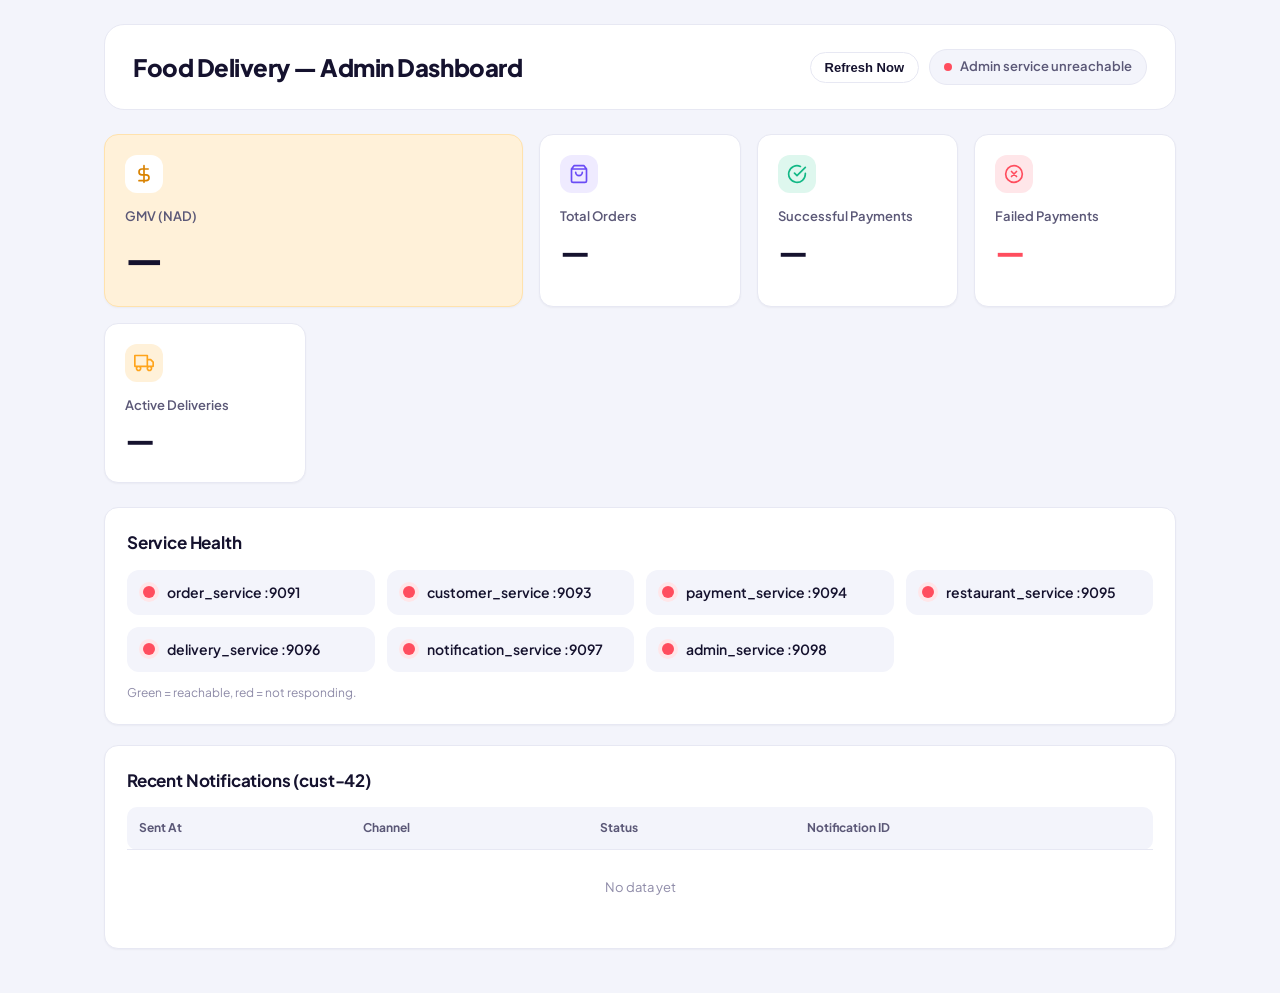
==== commit 4370520a: "feat(dashboard): add cors, 7-service health grid, and dashboard readme (#34)" ====
--- a/web/admin_dashboard/index.html
+++ b/web/admin_dashboard/index.html
@@ -15,7 +15,10 @@
   <body>
     <header>
       <h1>Food Delivery — Admin Dashboard</h1>
-      <span id="last-updated">Waiting for data...</span>
+      <div style="display: flex; align-items: center; gap: 10px;">
+        <button id="btn-refresh" style="cursor: pointer; padding: 7px 14px; border-radius: var(--radius-sm); border: 1px solid var(--line); background: var(--surface); font-weight: 600; font-size: 13px; color: var(--ink);">Refresh Now</button>
+        <span id="last-updated">Waiting for data...</span>
+      </div>
     </header>
 
     <section class="kpi-grid">
@@ -74,8 +77,28 @@
       <h2>Service Health</h2>
       <div class="health-grid">
         <div class="health-item">
+          <span class="dot" id="health-order"></span>
+          <span>order_service :9091</span>
+        </div>
+        <div class="health-item">
+          <span class="dot" id="health-customer"></span>
+          <span>customer_service :9093</span>
+        </div>
+        <div class="health-item">
+          <span class="dot" id="health-payment"></span>
+          <span>payment_service :9094</span>
+        </div>
+        <div class="health-item">
+          <span class="dot" id="health-restaurant"></span>
+          <span>restaurant_service :9095</span>
+        </div>
+        <div class="health-item">
+          <span class="dot" id="health-delivery"></span>
+          <span>delivery_service :9096</span>
+        </div>
+        <div class="health-item">
           <span class="dot" id="health-notif"></span>
-          <span>notification_service :9095</span>
+          <span>notification_service :9097</span>
         </div>
         <div class="health-item">
           <span class="dot" id="health-admin"></span>
